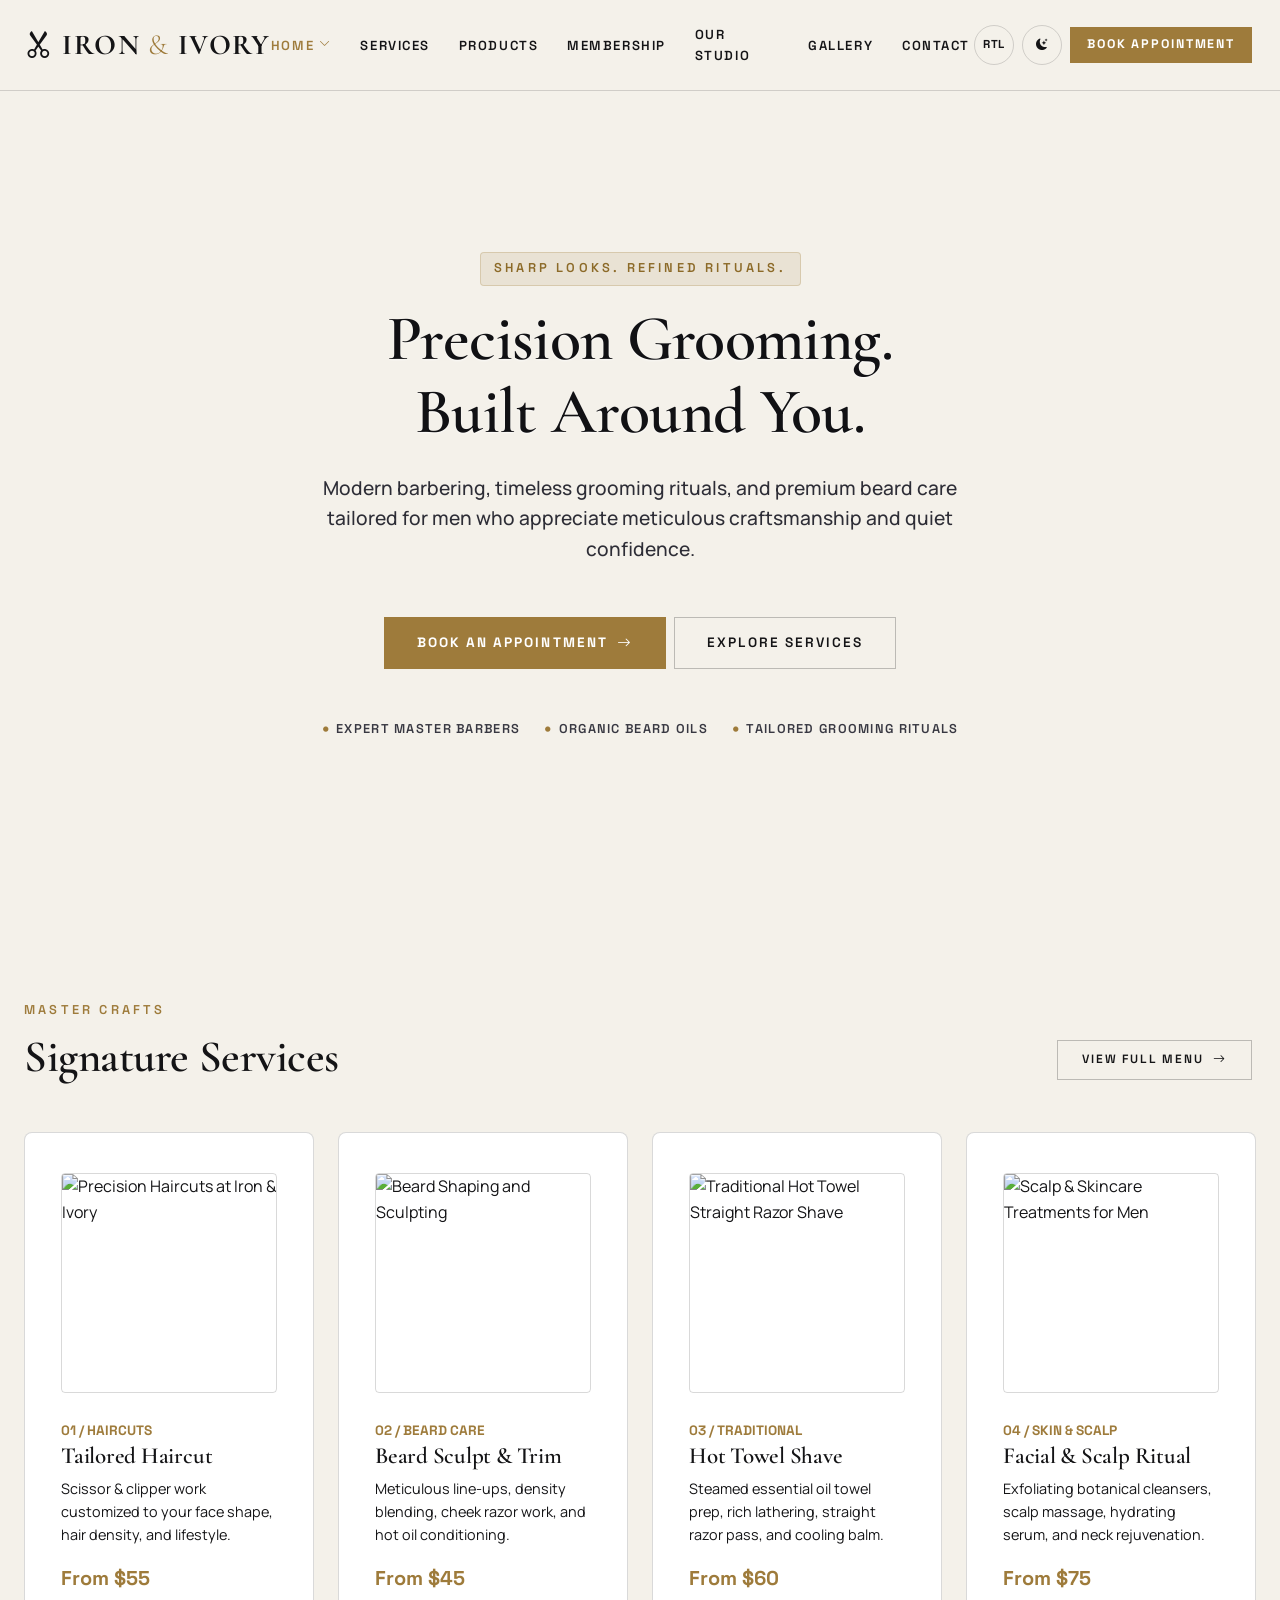
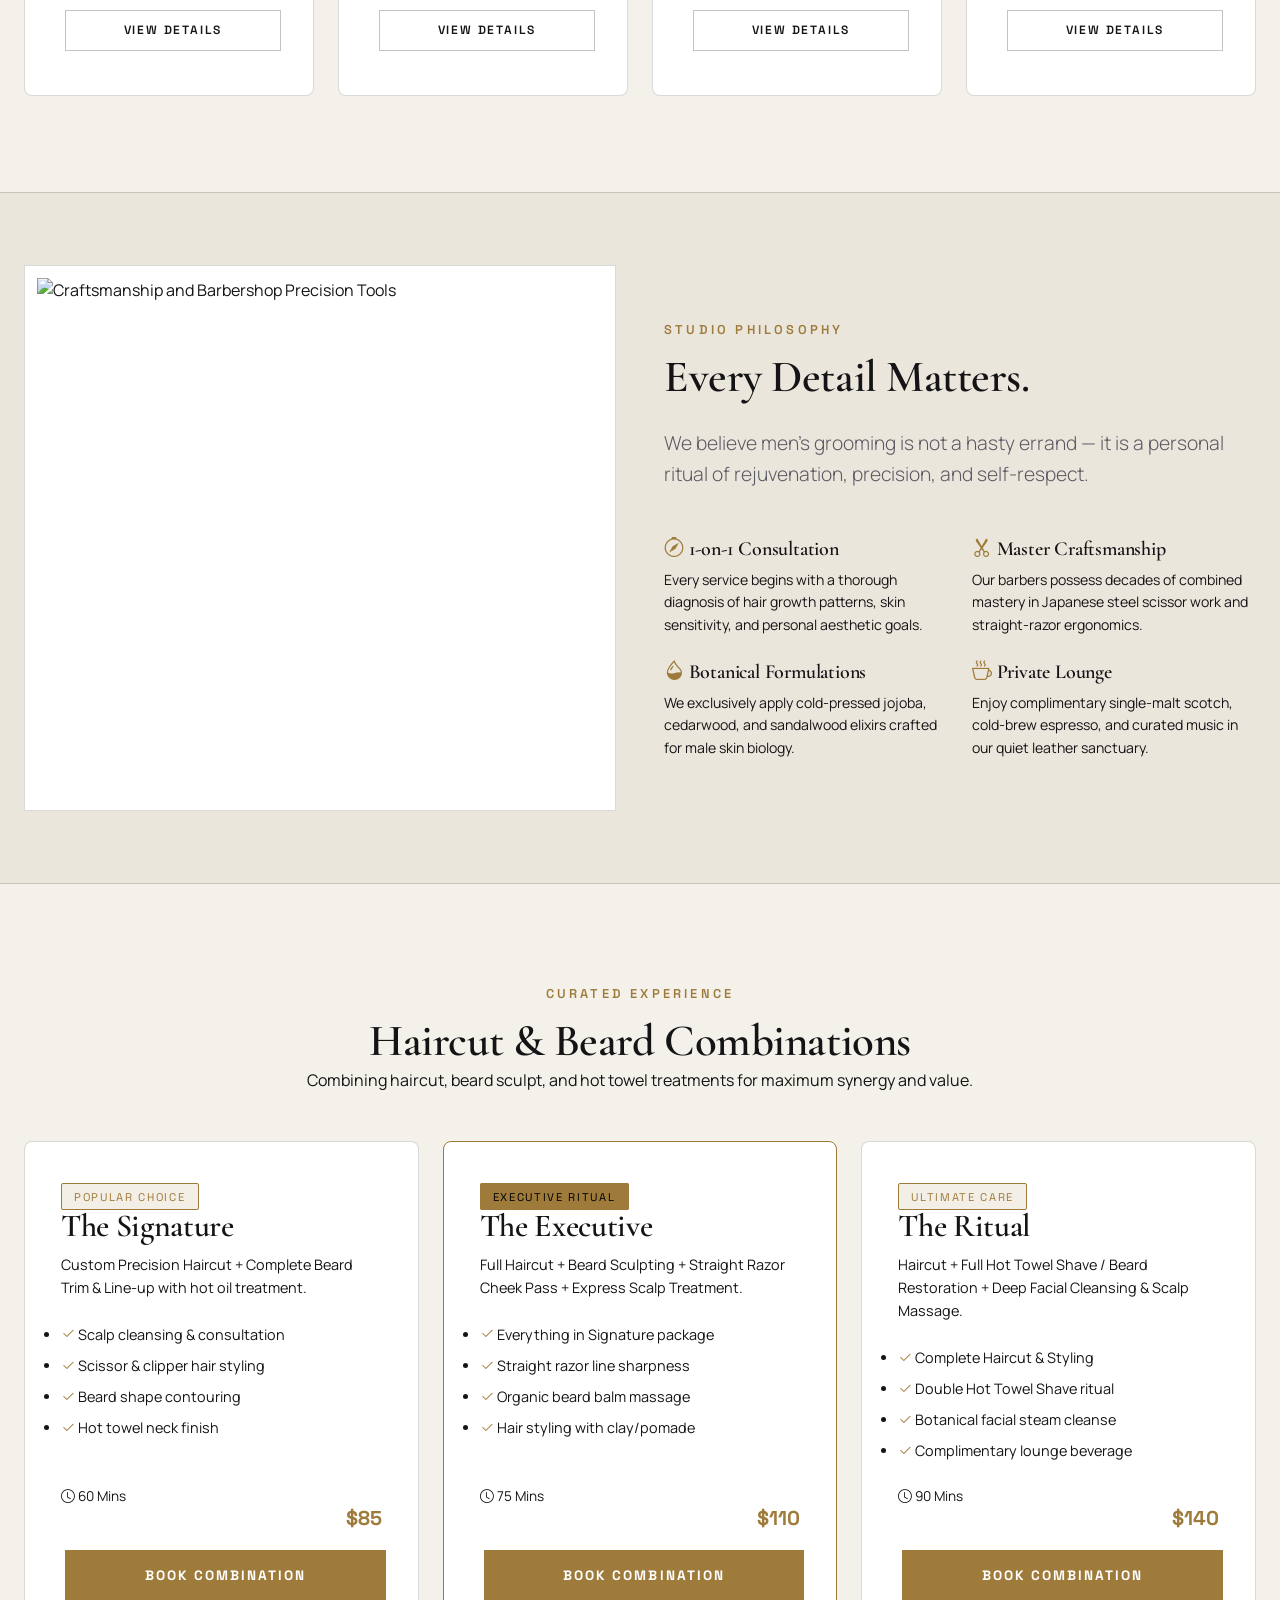
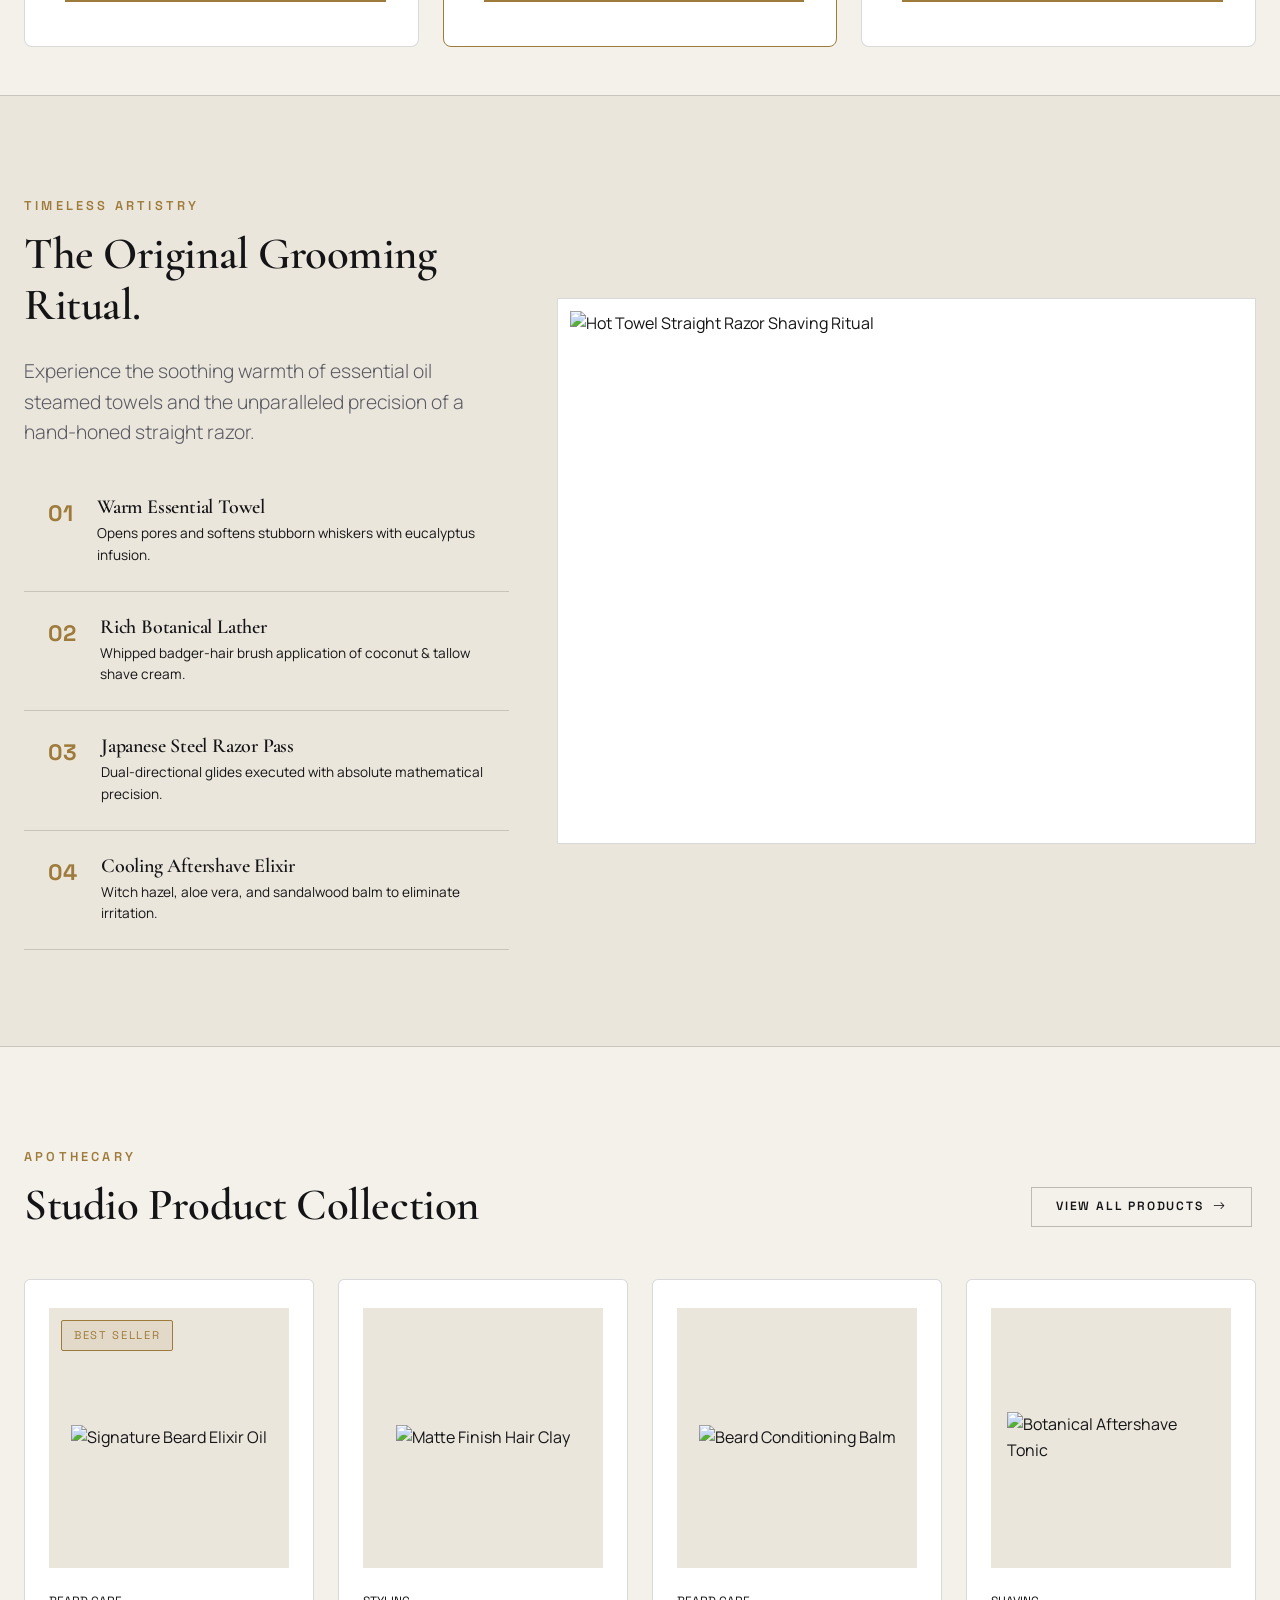
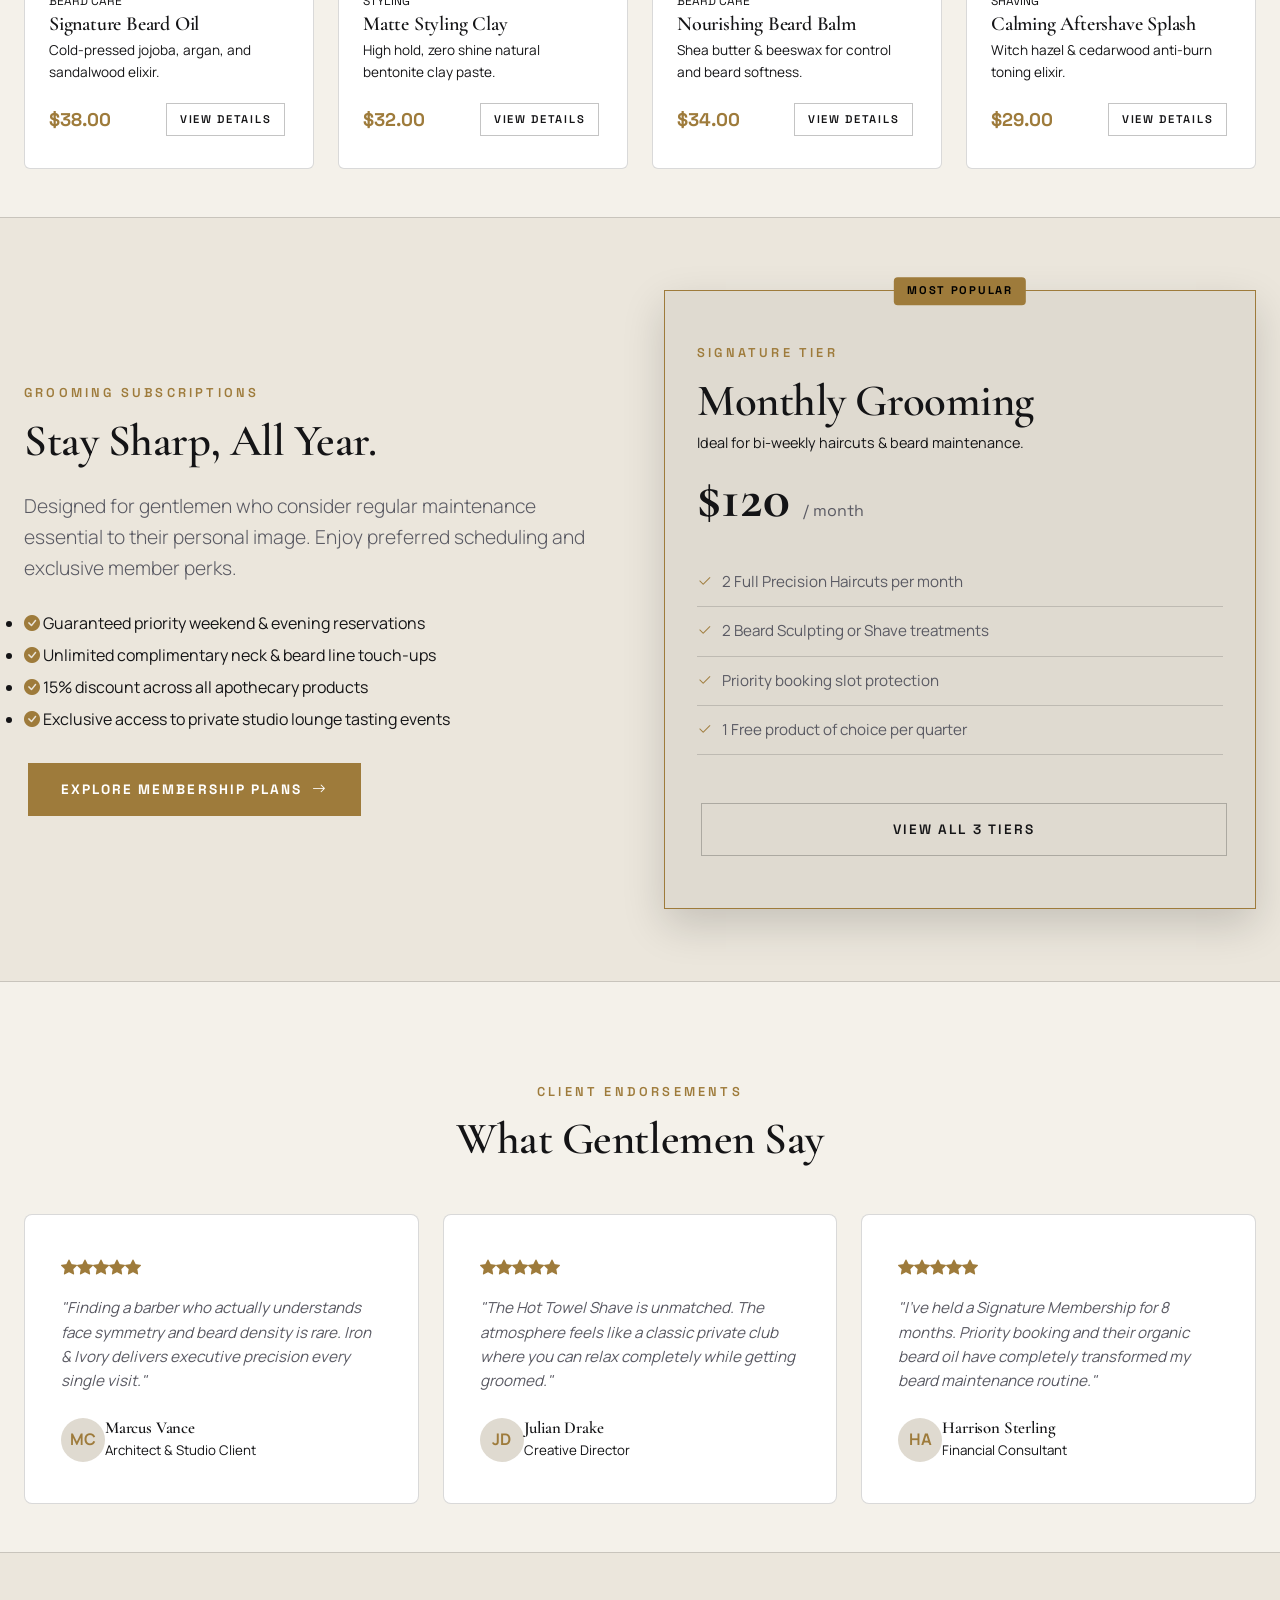
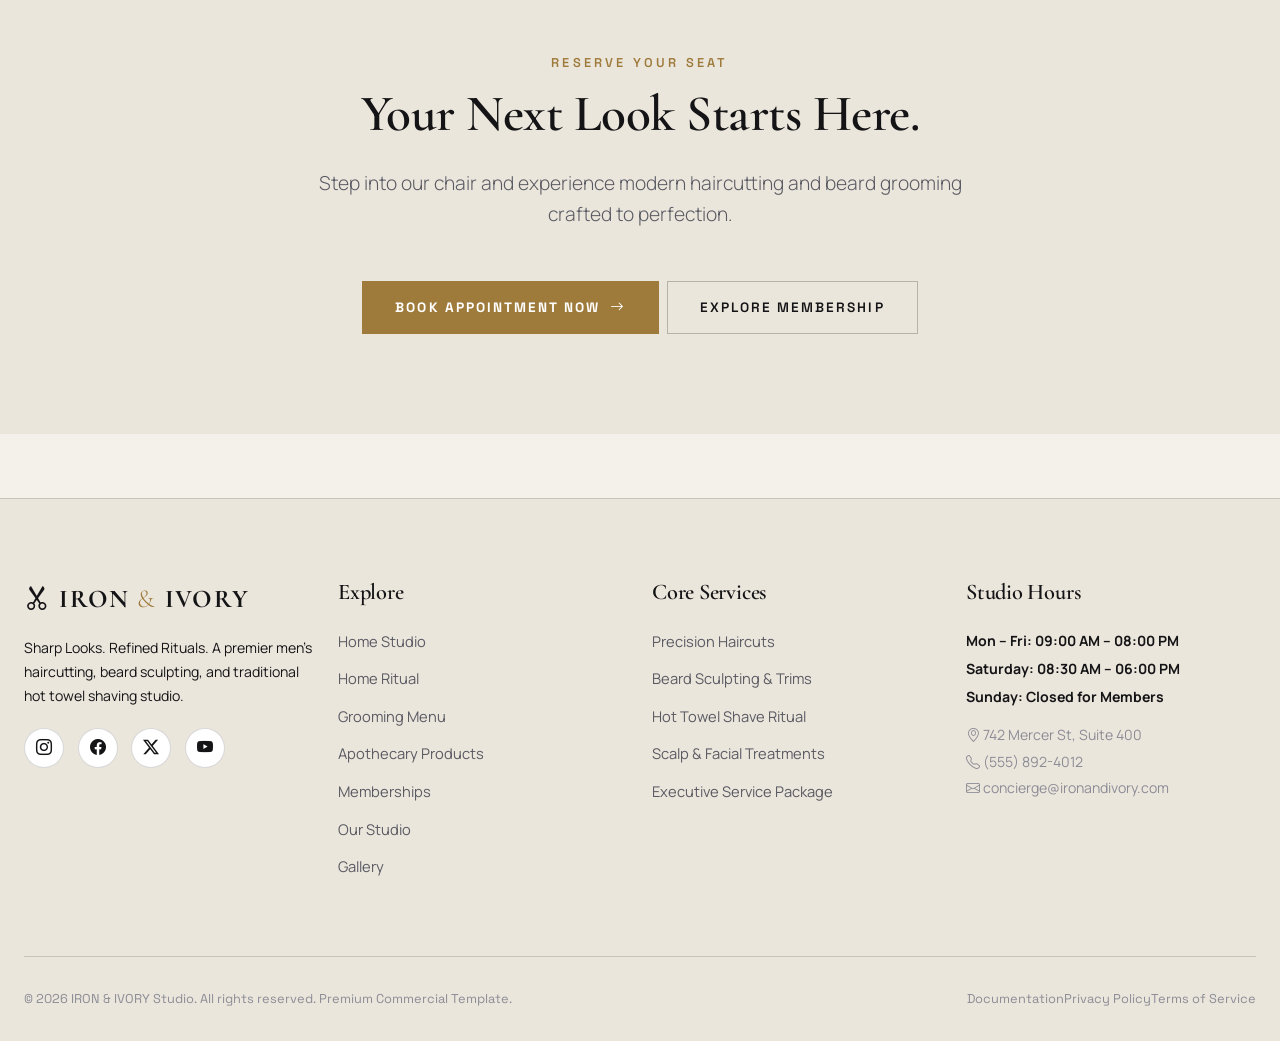
==== index.html @ 9c1926ad "Your commit message" ====
<!DOCTYPE html>
<html lang="en" data-theme="dark">
<head>
  <meta charset="UTF-8">
  <meta name="viewport" content="width=device-width, initial-scale=1.0">
  <title>IRON & IVORY — Men's Grooming & Beard Care Studio</title>
  <meta name="description" content="Precision haircuts, master beard care, traditional hot towel shaves, and luxury men's skincare. Modern barbering built around sophistication and craft.">
  
  <!-- Open Graph / SEO -->
  <meta property="og:title" content="IRON & IVORY — Sharp Looks. Refined Rituals.">
  <meta property="og:description" content="Precision grooming studio specializing in classic and contemporary haircuts, beard shaping, and hot towel straight-razor shaving.">
  <meta property="og:type" content="website">

  <!-- Icon Library -->
  <link rel="stylesheet" href="https://cdn.jsdelivr.net/npm/bootstrap-icons@1.11.1/font/bootstrap-icons.css">

  <!-- Favicon & Theme -->
  <link rel="icon" type="image/svg+xml" href="assets/images/favicon.svg">
  <link rel="stylesheet" href="assets/css/bootstrap.min.css">
  <link rel="stylesheet" href="assets/css/style.css">
</head>
<body>

  <!-- =========================================================================
       MANDATORY HEADER & NAVIGATION BAR
       ========================================================================= -->
  <header class="studio-navbar">
    <div class="container">
      <div class="d-flex align-items-center justify-content-between">
        
        <!-- Brand Logo -->
        <a href="index.html" class="navbar-brand-logo">
          <i class="bi bi-scissors text-gold me-2"></i>IRON <span>&</span> IVORY
        </a>

        <!-- Desktop Navigation Menu -->
        <nav>
          <ul class="nav-menu">
            <!-- Home Dropdown -->
            <li class="nav-link-item has-dropdown active">
              <a href="index.html" class="nav-link-anchor">
                Home <i class="bi bi-chevron-down ms-1" style="font-size: 0.7rem;"></i>
              </a>
              <div class="dropdown-panel">
                <a href="index.html" class="dropdown-anchor active">Home 1 — Studio Concept</a>
                <a href="home-2.html" class="dropdown-anchor">Home 2 — Ritual Concept</a>
              </div>
            </li>

            <li class="nav-link-item"><a href="services.html" class="nav-link-anchor">Services</a></li>

            <li class="nav-link-item"><a href="products.html" class="nav-link-anchor">Products</a></li>
            <li class="nav-link-item"><a href="membership.html" class="nav-link-anchor">Membership</a></li>
            <li class="nav-link-item"><a href="our-studio.html" class="nav-link-anchor">Our Studio</a></li>
            <li class="nav-link-item"><a href="gallery.html" class="nav-link-anchor">Gallery</a></li>
            <li class="nav-link-item"><a href="contact.html" class="nav-link-anchor">Contact</a></li>
          </ul>
        </nav>

        <!-- Header Actions: Theme & RTL Toggle & Book CTA -->
        <div class="d-flex align-items-center gap-3">
          <button class="rtl-toggle-btn" aria-label="Toggle Layout Direction">RTL</button>
          <button class="theme-toggle-btn" aria-label="Toggle Theme">
            <i class="bi bi-sun-fill"></i>
          </button>
          
          <a href="contact.html" class="btn-primary-studio d-inline-flex nav-book-btn trigger-booking-modal">
            Book Appointment
          </a>

          <!-- Mobile Hamburger -->
          <button class="mobile-hamburger" aria-label="Open Mobile Navigation">
            <i class="bi bi-list"></i>
          </button>
        </div>

      </div>
    </div>
  </header>

  <!-- Mobile Drawer Overlay & Panel -->
  <div class="drawer-overlay"></div>
  <aside class="mobile-drawer">
    <div>
      <div class="drawer-header">
        <a href="index.html" class="navbar-brand-logo" style="font-size: 1.4rem;">
          <i class="bi bi-scissors text-gold me-2"></i>IRON <span>&</span> IVORY
        </a>
        <button class="drawer-close btn p-0 text-white" aria-label="Close Navigation">
          <i class="bi bi-x-lg"></i>
        </button>
      </div>

      <ul class="mobile-menu-list">
        <li>
          <a href="#" class="nav-link-anchor mobile-dropdown-toggle justify-content-between">
            Home <i class="bi bi-chevron-down"></i>
          </a>
          <ul class="mobile-dropdown-menu">
            <li><a href="index.html" class="dropdown-anchor">Home 1 — Studio Concept</a></li>
            <li><a href="home-2.html" class="dropdown-anchor">Home 2 — Ritual Concept</a></li>
          </ul>
        </li>

        <li><a href="services.html" class="nav-link-anchor">Services</a></li>

        <li><a href="products.html" class="nav-link-anchor">Products</a></li>
        <li><a href="membership.html" class="nav-link-anchor">Membership</a></li>
        <li><a href="our-studio.html" class="nav-link-anchor">Our Studio</a></li>
        <li><a href="gallery.html" class="nav-link-anchor">Gallery</a></li>
        <li><a href="contact.html" class="nav-link-anchor">Contact</a></li>
      </ul>
    </div>

    <div class="mt-4 pt-3 border-top" style="border-color: var(--border-color) !important;">
      <a href="contact.html" class="btn-primary-studio w-100 trigger-booking-modal mb-3">
        Book Appointment
      </a>
      <div class="d-flex align-items-center justify-content-between text-muted mb-2" style="font-size: 0.85rem;">
        <span>Layout Direction:</span>
        <button class="rtl-toggle-btn" aria-label="Toggle Layout Direction">RTL</button>
      </div>
      <div class="d-flex align-items-center justify-content-between text-muted" style="font-size: 0.85rem;">
        <span>Toggle Mode:</span>
        <button class="theme-toggle-btn" aria-label="Toggle Theme">
          <i class="bi bi-sun-fill"></i>
        </button>
      </div>
    </div>
  </aside>

  <!-- =========================================================================
       HERO SECTION — CINEMATIC GROOMING
       ========================================================================= -->
  <section class="hero-cinematic">
    <div class="hero-bg-overlay" style="background-image: url('https://images.unsplash.com/photo-1503951914875-452162b0f3f1?auto=format&fit=crop&w=1920&q=80');"></div>
    <div class="hero-gradient-mask"></div>

    <div class="container hero-content text-center">
      <div class="row justify-content-center">
        <div class="col-lg-10 col-xl-9 mx-auto">
          <span class="section-label d-inline-block mb-3">Sharp Looks. Refined Rituals.</span>
          <h1 class="mb-4">Precision Grooming.<br>Built Around You.</h1>
          <p class="text-lead mb-5 mx-auto text-center" style="max-width: 680px; text-align: center;">
            Modern barbering, timeless grooming rituals, and premium beard care tailored for men who appreciate meticulous craftsmanship and quiet confidence.
          </p>

          <div class="d-flex flex-wrap gap-3 align-items-center justify-content-center mb-4">
            <a href="contact.html" class="btn-primary-studio trigger-booking-modal">
              Book an Appointment <i class="bi bi-arrow-right"></i>
            </a>
            <a href="services.html" class="btn-outline-studio">
              Explore Services
            </a>
          </div>

          <!-- Trust Indicators -->
          <div class="trust-strip justify-content-center flex-wrap">
            <span>Expert Master Barbers</span>
            <span>Organic Beard Oils</span>
            <span>Tailored Grooming Rituals</span>
          </div>
        </div>
      </div>
    </div>
  </section>

  <!-- =========================================================================
       SIGNATURE GROOMING SERVICES
       ========================================================================= -->
  <section class="py-5" style="padding-top: 6rem !important; padding-bottom: 6rem !important;">
    <div class="container">
      <div class="d-flex justify-content-between align-items-end mb-5 flex-wrap gap-3">
        <div>
          <span class="section-label">Master Crafts</span>
          <h2>Signature Services</h2>
        </div>
        <a href="services.html" class="btn-outline-studio" style="padding: 0.6rem 1.5rem; font-size: 0.75rem;">
          View Full Menu <i class="bi bi-arrow-right"></i>
        </a>
      </div>

      <div class="row g-4">
        <!-- Service 1 -->
        <div class="col-lg-3 col-md-6">
          <div class="service-card-editorial">
            <div>
              <div class="service-img-wrapper">
                <img src="https://images.unsplash.com/photo-1585747860715-2ba37e788b70?auto=format&fit=crop&w=600&q=80" alt="Precision Haircuts at Iron & Ivory">
              </div>
              <span class="service-number">01 / HAIRCUTS</span>
              <h3 class="h4 mb-2">Tailored Haircut</h3>
              <p class="text-muted" style="font-size: 0.9rem;">
                Scissor & clipper work customized to your face shape, hair density, and lifestyle.
              </p>
            </div>
            <div>
              <div class="service-price">From $55</div>
              <a href="service-details.html" class="btn-outline-studio w-100 mt-3" style="padding: 0.6rem; font-size: 0.75rem;">
                View Details
              </a>
            </div>
          </div>
        </div>

        <!-- Service 2 -->
        <div class="col-lg-3 col-md-6">
          <div class="service-card-editorial">
            <div>
              <div class="service-img-wrapper">
                <img src="https://images.unsplash.com/photo-1621605815971-fbc98d665033?auto=format&fit=crop&w=600&q=80" alt="Beard Shaping and Sculpting">
              </div>
              <span class="service-number">02 / BEARD CARE</span>
              <h3 class="h4 mb-2">Beard Sculpt & Trim</h3>
              <p class="text-muted" style="font-size: 0.9rem;">
                Meticulous line-ups, density blending, cheek razor work, and hot oil conditioning.
              </p>
            </div>
            <div>
              <div class="service-price">From $45</div>
              <a href="service-details.html" class="btn-outline-studio w-100 mt-3" style="padding: 0.6rem; font-size: 0.75rem;">
                View Details
              </a>
            </div>
          </div>
        </div>

        <!-- Service 3 -->
        <div class="col-lg-3 col-md-6">
          <div class="service-card-editorial">
            <div>
              <div class="service-img-wrapper">
                <img src="https://images.unsplash.com/photo-1599351431202-1e0f0137899a?auto=format&fit=crop&w=600&q=80" alt="Traditional Hot Towel Straight Razor Shave">
              </div>
              <span class="service-number">03 / TRADITIONAL</span>
              <h3 class="h4 mb-2">Hot Towel Shave</h3>
              <p class="text-muted" style="font-size: 0.9rem;">
                Steamed essential oil towel prep, rich lathering, straight razor pass, and cooling balm.
              </p>
            </div>
            <div>
              <div class="service-price">From $60</div>
              <a href="service-details.html" class="btn-outline-studio w-100 mt-3" style="padding: 0.6rem; font-size: 0.75rem;">
                View Details
              </a>
            </div>
          </div>
        </div>

        <!-- Service 4 -->
        <div class="col-lg-3 col-md-6">
          <div class="service-card-editorial">
            <div>
              <div class="service-img-wrapper">
                <img src="https://images.unsplash.com/photo-1605497788044-5a32c7078486?auto=format&fit=crop&w=600&q=80" alt="Scalp & Skincare Treatments for Men">
              </div>
              <span class="service-number">04 / SKIN & SCALP</span>
              <h3 class="h4 mb-2">Facial & Scalp Ritual</h3>
              <p class="text-muted" style="font-size: 0.9rem;">
                Exfoliating botanical cleansers, scalp massage, hydrating serum, and neck rejuvenation.
              </p>
            </div>
            <div>
              <div class="service-price">From $75</div>
              <a href="service-details.html" class="btn-outline-studio w-100 mt-3" style="padding: 0.6rem; font-size: 0.75rem;">
                View Details
              </a>
            </div>
          </div>
        </div>
      </div>
    </div>
  </section>

  <!-- =========================================================================
       THE IRON & IVORY EXPERIENCE (PHILOSOPHY)
       ========================================================================= -->
  <section class="py-5" style="background-color: var(--bg-secondary); border-top: 1px solid var(--border-color); border-bottom: 1px solid var(--border-color);">
    <div class="container py-4">
      <div class="row align-items-center g-5">
        <div class="col-lg-6">
          <div class="editorial-img-frame">
            <img src="https://images.unsplash.com/photo-1512690459411-b9245aed614b?auto=format&fit=crop&w=1000&q=80" alt="Craftsmanship and Barbershop Precision Tools">
          </div>
        </div>

        <div class="col-lg-6">
          <span class="section-label">Studio Philosophy</span>
          <h2 class="mb-4">Every Detail Matters.</h2>
          <p class="text-lead mb-4">
            We believe men's grooming is not a hasty errand — it is a personal ritual of rejuvenation, precision, and self-respect.
          </p>

          <div class="row g-4 mt-2">
            <div class="col-sm-6">
              <h4 class="h5 text-gold mb-2"><i class="bi bi-compass me-2" style="color: var(--accent-gold);"></i> 1-on-1 Consultation</h4>
              <p class="text-muted" style="font-size: 0.88rem;">Every service begins with a thorough diagnosis of hair growth patterns, skin sensitivity, and personal aesthetic goals.</p>
            </div>
            <div class="col-sm-6">
              <h4 class="h5 text-gold mb-2"><i class="bi bi-scissors me-2" style="color: var(--accent-gold);"></i> Master Craftsmanship</h4>
              <p class="text-muted" style="font-size: 0.88rem;">Our barbers possess decades of combined mastery in Japanese steel scissor work and straight-razor ergonomics.</p>
            </div>
            <div class="col-sm-6">
              <h4 class="h5 text-gold mb-2"><i class="bi bi-droplet-half me-2" style="color: var(--accent-gold);"></i> Botanical Formulations</h4>
              <p class="text-muted" style="font-size: 0.88rem;">We exclusively apply cold-pressed jojoba, cedarwood, and sandalwood elixirs crafted for male skin biology.</p>
            </div>
            <div class="col-sm-6">
              <h4 class="h5 text-gold mb-2"><i class="bi bi-cup-hot me-2" style="color: var(--accent-gold);"></i> Private Lounge</h4>
              <p class="text-muted" style="font-size: 0.88rem;">Enjoy complimentary single-malt scotch, cold-brew espresso, and curated music in our quiet leather sanctuary.</p>
            </div>
          </div>
        </div>
      </div>
    </div>
  </section>

  <!-- =========================================================================
       COMBINATION PACKAGES
       ========================================================================= -->
  <section class="py-5" style="padding-top: 6rem !important;">
    <div class="container">
      <div class="text-center mb-5" style="max-width: 700px; margin: 0 auto;">
        <span class="section-label">Curated Experience</span>
        <h2>Haircut & Beard Combinations</h2>
        <p class="text-muted">Combining haircut, beard sculpt, and hot towel treatments for maximum synergy and value.</p>
      </div>

      <div class="row g-4">
        <!-- Combo 1 -->
        <div class="col-lg-4">
          <div class="service-card-editorial">
            <div>
              <span class="badge-gold mb-3">Popular Choice</span>
              <h3 class="h3 mb-2">The Signature</h3>
              <p class="text-muted" style="font-size: 0.9rem; margin-bottom: 1.5rem;">
                Custom Precision Haircut + Complete Beard Trim & Line-up with hot oil treatment.
              </p>

              <ul class="list-unstyled text-muted mb-4" style="font-size: 0.9rem;">
                <li class="mb-2"><i class="bi bi-check2 text-gold me-2" style="color: var(--accent-gold);"></i> Scalp cleansing & consultation</li>
                <li class="mb-2"><i class="bi bi-check2 text-gold me-2" style="color: var(--accent-gold);"></i> Scissor & clipper hair styling</li>
                <li class="mb-2"><i class="bi bi-check2 text-gold me-2" style="color: var(--accent-gold);"></i> Beard shape contouring</li>
                <li class="mb-2"><i class="bi bi-check2 text-gold me-2" style="color: var(--accent-gold);"></i> Hot towel neck finish</li>
              </ul>
            </div>

            <div>
              <div class="d-flex align-items-baseline justify-content-between pt-3 border-top" style="border-color: var(--border-color) !important;">
                <span class="text-muted" style="font-size: 0.85rem;"><i class="bi bi-clock me-1"></i> 60 Mins</span>
                <span class="service-price">$85</span>
              </div>
              <a href="contact.html" class="btn-primary-studio w-100 mt-3 trigger-booking-modal" data-service="The Signature ($85)">
                Book Combination
              </a>
            </div>
          </div>
        </div>

        <!-- Combo 2 -->
        <div class="col-lg-4">
          <div class="service-card-editorial" style="border-color: var(--accent-gold);">
            <div>
              <span class="badge-gold mb-3" style="background: var(--accent-gold); color: #000;">Executive Ritual</span>
              <h3 class="h3 mb-2">The Executive</h3>
              <p class="text-muted" style="font-size: 0.9rem; margin-bottom: 1.5rem;">
                Full Haircut + Beard Sculpting + Straight Razor Cheek Pass + Express Scalp Treatment.
              </p>

              <ul class="list-unstyled text-muted mb-4" style="font-size: 0.9rem;">
                <li class="mb-2"><i class="bi bi-check2 text-gold me-2" style="color: var(--accent-gold);"></i> Everything in Signature package</li>
                <li class="mb-2"><i class="bi bi-check2 text-gold me-2" style="color: var(--accent-gold);"></i> Straight razor line sharpness</li>
                <li class="mb-2"><i class="bi bi-check2 text-gold me-2" style="color: var(--accent-gold);"></i> Organic beard balm massage</li>
                <li class="mb-2"><i class="bi bi-check2 text-gold me-2" style="color: var(--accent-gold);"></i> Hair styling with clay/pomade</li>
              </ul>
            </div>

            <div>
              <div class="d-flex align-items-baseline justify-content-between pt-3 border-top" style="border-color: var(--border-color) !important;">
                <span class="text-muted" style="font-size: 0.85rem;"><i class="bi bi-clock me-1"></i> 75 Mins</span>
                <span class="service-price">$110</span>
              </div>
              <a href="contact.html" class="btn-primary-studio w-100 mt-3 trigger-booking-modal" data-service="The Executive ($110)">
                Book Combination
              </a>
            </div>
          </div>
        </div>

        <!-- Combo 3 -->
        <div class="col-lg-4">
          <div class="service-card-editorial">
            <div>
              <span class="badge-gold mb-3">Ultimate Care</span>
              <h3 class="h3 mb-2">The Ritual</h3>
              <p class="text-muted" style="font-size: 0.9rem; margin-bottom: 1.5rem;">
                Haircut + Full Hot Towel Shave / Beard Restoration + Deep Facial Cleansing & Scalp Massage.
              </p>

              <ul class="list-unstyled text-muted mb-4" style="font-size: 0.9rem;">
                <li class="mb-2"><i class="bi bi-check2 text-gold me-2" style="color: var(--accent-gold);"></i> Complete Haircut & Styling</li>
                <li class="mb-2"><i class="bi bi-check2 text-gold me-2" style="color: var(--accent-gold);"></i> Double Hot Towel Shave ritual</li>
                <li class="mb-2"><i class="bi bi-check2 text-gold me-2" style="color: var(--accent-gold);"></i> Botanical facial steam cleanse</li>
                <li class="mb-2"><i class="bi bi-check2 text-gold me-2" style="color: var(--accent-gold);"></i> Complimentary lounge beverage</li>
              </ul>
            </div>

            <div>
              <div class="d-flex align-items-baseline justify-content-between pt-3 border-top" style="border-color: var(--border-color) !important;">
                <span class="text-muted" style="font-size: 0.85rem;"><i class="bi bi-clock me-1"></i> 90 Mins</span>
                <span class="service-price">$140</span>
              </div>
              <a href="contact.html" class="btn-primary-studio w-100 mt-3 trigger-booking-modal" data-service="The Ritual ($140)">
                Book Combination
              </a>
            </div>
          </div>
        </div>
      </div>
    </div>
  </section>

  <!-- =========================================================================
       HOT TOWEL SHAVE FEATURE (DARK SPOTLIGHT)
       ========================================================================= -->
  <section class="dark-spotlight-section">
    <div class="container">
      <div class="row align-items-center g-5">
        <div class="col-lg-5">
          <span class="section-label">Timeless Artistry</span>
          <h2 class="mb-4">The Original Grooming Ritual.</h2>
          <p class="text-lead mb-4">
            Experience the soothing warmth of essential oil steamed towels and the unparalleled precision of a hand-honed straight razor.
          </p>

          <div class="ritual-step-item">
            <span class="step-num">01</span>
            <div>
              <h5 class="mb-1">Warm Essential Towel</h5>
              <p class="text-muted mb-0" style="font-size: 0.85rem;">Opens pores and softens stubborn whiskers with eucalyptus infusion.</p>
            </div>
          </div>

          <div class="ritual-step-item">
            <span class="step-num">02</span>
            <div>
              <h5 class="mb-1">Rich Botanical Lather</h5>
              <p class="text-muted mb-0" style="font-size: 0.85rem;">Whipped badger-hair brush application of coconut & tallow shave cream.</p>
            </div>
          </div>

          <div class="ritual-step-item">
            <span class="step-num">03</span>
            <div>
              <h5 class="mb-1">Japanese Steel Razor Pass</h5>
              <p class="text-muted mb-0" style="font-size: 0.85rem;">Dual-directional glides executed with absolute mathematical precision.</p>
            </div>
          </div>

          <div class="ritual-step-item">
            <span class="step-num">04</span>
            <div>
              <h5 class="mb-1">Cooling Aftershave Elixir</h5>
              <p class="text-muted mb-0" style="font-size: 0.85rem;">Witch hazel, aloe vera, and sandalwood balm to eliminate irritation.</p>
            </div>
          </div>
        </div>

        <div class="col-lg-7">
          <div class="editorial-img-frame">
            <img src="https://images.unsplash.com/photo-1599351431202-1e0f0137899a?auto=format&fit=crop&w=1200&q=80" alt="Hot Towel Straight Razor Shaving Ritual">
          </div>
        </div>
      </div>
    </div>
  </section>

  <!-- =========================================================================
       PRODUCTS PREVIEW SHOWCASE
       ========================================================================= -->
  <section class="py-5" style="padding-top: 6rem !important;">
    <div class="container">
      <div class="d-flex justify-content-between align-items-end mb-5 flex-wrap gap-3">
        <div>
          <span class="section-label">Apothecary</span>
          <h2>Studio Product Collection</h2>
        </div>
        <a href="products.html" class="btn-outline-studio" style="padding: 0.6rem 1.5rem; font-size: 0.75rem;">
          View All Products <i class="bi bi-arrow-right"></i>
        </a>
      </div>

      <div class="row g-4">
        <!-- Product 1 -->
        <div class="col-lg-3 col-md-6">
          <div class="product-card">
            <div class="product-thumb">
              <span class="badge-gold" style="position: absolute; top: 12px; left: 12px;">Best Seller</span>
              <img src="https://images.unsplash.com/photo-1626285861696-9f0bf5a49c6d?auto=format&fit=crop&w=500&q=80" alt="Signature Beard Elixir Oil">
            </div>
            <div>
              <span class="text-muted" style="font-size: 0.75rem; text-transform: uppercase; font-family: var(--font-mono);">BEARD CARE</span>
              <h4 class="h5 mb-1"><a href="product-details.html">Signature Beard Oil</a></h4>
              <p class="text-muted mb-3" style="font-size: 0.85rem;">Cold-pressed jojoba, argan, and sandalwood elixir.</p>
            </div>
            <div class="d-flex align-items-center justify-content-between pt-2 border-top" style="border-color: var(--border-color) !important;">
              <span class="product-price">$38.00</span>
              <a href="product-details.html" class="btn-outline-studio" style="padding: 0.4rem 0.8rem; font-size: 0.7rem;">
                View Details
              </a>
            </div>
          </div>
        </div>

        <!-- Product 2 -->
        <div class="col-lg-3 col-md-6">
          <div class="product-card">
            <div class="product-thumb">
              <img src="https://images.unsplash.com/photo-1535585209827-a15fcdbc4c2d?auto=format&fit=crop&w=500&q=80" alt="Matte Finish Hair Clay">
            </div>
            <div>
              <span class="text-muted" style="font-size: 0.75rem; text-transform: uppercase; font-family: var(--font-mono);">STYLING</span>
              <h4 class="h5 mb-1"><a href="product-details.html">Matte Styling Clay</a></h4>
              <p class="text-muted mb-3" style="font-size: 0.85rem;">High hold, zero shine natural bentonite clay paste.</p>
            </div>
            <div class="d-flex align-items-center justify-content-between pt-2 border-top" style="border-color: var(--border-color) !important;">
              <span class="product-price">$32.00</span>
              <a href="product-details.html" class="btn-outline-studio" style="padding: 0.4rem 0.8rem; font-size: 0.7rem;">
                View Details
              </a>
            </div>
          </div>
        </div>

        <!-- Product 3 -->
        <div class="col-lg-3 col-md-6">
          <div class="product-card">
            <div class="product-thumb">
              <img src="https://images.unsplash.com/photo-1556228720-195a672e8a03?auto=format&fit=crop&w=500&q=80" alt="Beard Conditioning Balm">
            </div>
            <div>
              <span class="text-muted" style="font-size: 0.75rem; text-transform: uppercase; font-family: var(--font-mono);">BEARD CARE</span>
              <h4 class="h5 mb-1"><a href="product-details.html">Nourishing Beard Balm</a></h4>
              <p class="text-muted mb-3" style="font-size: 0.85rem;">Shea butter & beeswax for control and beard softness.</p>
            </div>
            <div class="d-flex align-items-center justify-content-between pt-2 border-top" style="border-color: var(--border-color) !important;">
              <span class="product-price">$34.00</span>
              <a href="product-details.html" class="btn-outline-studio" style="padding: 0.4rem 0.8rem; font-size: 0.7rem;">
                View Details
              </a>
            </div>
          </div>
        </div>

        <!-- Product 4 -->
        <div class="col-lg-3 col-md-6">
          <div class="product-card">
            <div class="product-thumb">
              <img src="https://images.unsplash.com/photo-1617897903246-719242758050?auto=format&fit=crop&w=500&q=80" alt="Botanical Aftershave Tonic">
            </div>
            <div>
              <span class="text-muted" style="font-size: 0.75rem; text-transform: uppercase; font-family: var(--font-mono);">SHAVING</span>
              <h4 class="h5 mb-1"><a href="product-details.html">Calming Aftershave Splash</a></h4>
              <p class="text-muted mb-3" style="font-size: 0.85rem;">Witch hazel & cedarwood anti-burn toning elixir.</p>
            </div>
            <div class="d-flex align-items-center justify-content-between pt-2 border-top" style="border-color: var(--border-color) !important;">
              <span class="product-price">$29.00</span>
              <a href="product-details.html" class="btn-outline-studio" style="padding: 0.4rem 0.8rem; font-size: 0.7rem;">
                View Details
              </a>
            </div>
          </div>
        </div>
      </div>
    </div>
  </section>

  <!-- =========================================================================
       MEMBERSHIP PREVIEW
       ========================================================================= -->
  <section class="py-5" style="background-color: var(--bg-secondary); border-top: 1px solid var(--border-color); border-bottom: 1px solid var(--border-color);">
    <div class="container py-4">
      <div class="row align-items-center g-5">
        <div class="col-lg-6">
          <span class="section-label">Grooming Subscriptions</span>
          <h2 class="mb-4">Stay Sharp, All Year.</h2>
          <p class="text-lead mb-4">
            Designed for gentlemen who consider regular maintenance essential to their personal image. Enjoy preferred scheduling and exclusive member perks.
          </p>

          <ul class="list-unstyled mb-4" style="line-height: 2;">
            <li><i class="bi bi-check-circle-fill text-gold me-2" style="color: var(--accent-gold);"></i> Guaranteed priority weekend & evening reservations</li>
            <li><i class="bi bi-check-circle-fill text-gold me-2" style="color: var(--accent-gold);"></i> Unlimited complimentary neck & beard line touch-ups</li>
            <li><i class="bi bi-check-circle-fill text-gold me-2" style="color: var(--accent-gold);"></i> 15% discount across all apothecary products</li>
            <li><i class="bi bi-check-circle-fill text-gold me-2" style="color: var(--accent-gold);"></i> Exclusive access to private studio lounge tasting events</li>
          </ul>

          <a href="membership.html" class="btn-primary-studio">
            Explore Membership Plans <i class="bi bi-arrow-right"></i>
          </a>
        </div>

        <div class="col-lg-6">
          <div class="pricing-card featured">
            <div>
              <span class="section-label">Signature Tier</span>
              <h3 class="h2 mb-1">Monthly Grooming</h3>
              <p class="text-muted" style="font-size: 0.9rem;">Ideal for bi-weekly haircuts & beard maintenance.</p>

              <div class="pricing-amount">
                $120 <span>/ month</span>
              </div>

              <ul class="pricing-feature-list">
                <li><i class="bi bi-check2"></i> 2 Full Precision Haircuts per month</li>
                <li><i class="bi bi-check2"></i> 2 Beard Sculpting or Shave treatments</li>
                <li><i class="bi bi-check2"></i> Priority booking slot protection</li>
                <li><i class="bi bi-check2"></i> 1 Free product of choice per quarter</li>
              </ul>
            </div>

            <a href="membership.html" class="btn-outline-studio w-100 mt-3 text-center">
              View All 3 Tiers
            </a>
          </div>
        </div>
      </div>
    </div>
  </section>

  <!-- =========================================================================
       TESTIMONIALS
       ========================================================================= -->
  <section class="py-5" style="padding-top: 6rem !important;">
    <div class="container">
      <div class="text-center mb-5" style="max-width: 600px; margin: 0 auto;">
        <span class="section-label">Client Endorsements</span>
        <h2>What Gentlemen Say</h2>
      </div>

      <div class="row g-4">
        <!-- Review 1 -->
        <div class="col-lg-4">
          <div class="service-card-editorial">
            <div>
              <div class="text-gold mb-3" style="color: var(--accent-gold);">
                <i class="bi bi-star-fill"></i><i class="bi bi-star-fill"></i><i class="bi bi-star-fill"></i><i class="bi bi-star-fill"></i><i class="bi bi-star-fill"></i>
              </div>
              <p class="mb-4" style="font-style: italic; color: var(--text-secondary); font-size: 0.95rem;">
                "Finding a barber who actually understands face symmetry and beard density is rare. Iron & Ivory delivers executive precision every single visit."
              </p>
            </div>
            <div class="d-flex align-items-center gap-3 pt-3 border-top" style="border-color: var(--border-color) !important;">
              <div style="width: 44px; height: 44px; background: var(--bg-tertiary); border-radius: 50%; display: flex; align-items: center; justify-content: center; font-weight: 700; color: var(--accent-gold);">
                MC
              </div>
              <div>
                <h5 class="h6 mb-0">Marcus Vance</h5>
                <small class="text-muted">Architect & Studio Client</small>
              </div>
            </div>
          </div>
        </div>

        <!-- Review 2 -->
        <div class="col-lg-4">
          <div class="service-card-editorial">
            <div>
              <div class="text-gold mb-3" style="color: var(--accent-gold);">
                <i class="bi bi-star-fill"></i><i class="bi bi-star-fill"></i><i class="bi bi-star-fill"></i><i class="bi bi-star-fill"></i><i class="bi bi-star-fill"></i>
              </div>
              <p class="mb-4" style="font-style: italic; color: var(--text-secondary); font-size: 0.95rem;">
                "The Hot Towel Shave is unmatched. The atmosphere feels like a classic private club where you can relax completely while getting groomed."
              </p>
            </div>
            <div class="d-flex align-items-center gap-3 pt-3 border-top" style="border-color: var(--border-color) !important;">
              <div style="width: 44px; height: 44px; background: var(--bg-tertiary); border-radius: 50%; display: flex; align-items: center; justify-content: center; font-weight: 700; color: var(--accent-gold);">
                JD
              </div>
              <div>
                <h5 class="h6 mb-0">Julian Drake</h5>
                <small class="text-muted">Creative Director</small>
              </div>
            </div>
          </div>
        </div>

        <!-- Review 3 -->
        <div class="col-lg-4">
          <div class="service-card-editorial">
            <div>
              <div class="text-gold mb-3" style="color: var(--accent-gold);">
                <i class="bi bi-star-fill"></i><i class="bi bi-star-fill"></i><i class="bi bi-star-fill"></i><i class="bi bi-star-fill"></i><i class="bi bi-star-fill"></i>
              </div>
              <p class="mb-4" style="font-style: italic; color: var(--text-secondary); font-size: 0.95rem;">
                "I've held a Signature Membership for 8 months. Priority booking and their organic beard oil have completely transformed my beard maintenance routine."
              </p>
            </div>
            <div class="d-flex align-items-center gap-3 pt-3 border-top" style="border-color: var(--border-color) !important;">
              <div style="width: 44px; height: 44px; background: var(--bg-tertiary); border-radius: 50%; display: flex; align-items: center; justify-content: center; font-weight: 700; color: var(--accent-gold);">
                HA
              </div>
              <div>
                <h5 class="h6 mb-0">Harrison Sterling</h5>
                <small class="text-muted">Financial Consultant</small>
              </div>
            </div>
          </div>
        </div>
      </div>
    </div>
  </section>

  <!-- =========================================================================
       FINAL CTA
       ========================================================================= -->
  <section class="py-5 text-center" style="background-color: var(--bg-secondary); border-top: 1px solid var(--border-color);">
    <div class="container py-5">
      <div style="max-width: 700px; margin: 0 auto;">
        <span class="section-label">Reserve Your Seat</span>
        <h2 class="display-font mb-4" style="font-size: clamp(2.2rem, 4vw, 3.5rem);">Your Next Look Starts Here.</h2>
        <p class="text-lead mb-5">
          Step into our chair and experience modern haircutting and beard grooming crafted to perfection.
        </p>

        <div class="d-flex flex-wrap justify-content-center gap-3">
          <a href="contact.html" class="btn-primary-studio trigger-booking-modal">
            Book Appointment Now <i class="bi bi-arrow-right"></i>
          </a>
          <a href="membership.html" class="btn-outline-studio">
            Explore Membership
          </a>
        </div>
      </div>
    </div>
  </section>

  <!-- =========================================================================
       UNIVERSAL APPOINTMENT BOOKING MODAL
       ========================================================================= -->
  <div class="lightbox-modal booking-modal-wrapper" style="z-index: 2500;">
    <div class="lightbox-content" style="max-width: 620px; width: 100%; background: var(--bg-card); padding: 2.5rem 2rem; border: 1px solid var(--accent-gold); border-radius: 6px; position: relative; max-height: 90vh; overflow-y: auto;">
      <button class="booking-modal-close" style="position: absolute; top: 18px; right: 22px; background: none; border: none; color: var(--text-primary); font-size: 1.8rem; cursor: pointer;">
        &times;
      </button>

      <span class="section-label">Online Enquiry</span>
      <h3 class="mb-4">Book Your Grooming Session</h3>

      <form class="studio-interactive-form">
        <div class="row g-4">
          <div class="col-sm-6">
            <div class="studio-form-group">
              <label class="studio-form-label">Full Name *</label>
              <input type="text" class="studio-input" placeholder="e.g. Julian Vance" required>
            </div>
          </div>

          <div class="col-sm-6">
            <div class="studio-form-group">
              <label class="studio-form-label">Email Address *</label>
              <input type="email" class="studio-input" placeholder="e.g. julian@example.com" required>
            </div>
          </div>

          <div class="col-sm-6">
            <div class="studio-form-group">
              <label class="studio-form-label">Phone Number *</label>
              <input type="tel" class="studio-input" placeholder="+1 (555) 000-0000" required>
            </div>
          </div>

          <div class="col-sm-6">
            <div class="studio-form-group">
              <label class="studio-form-label">Select Service *</label>
              <select name="service" class="studio-input" required>
                <option value="">Choose Service...</option>
                <option value="Tailored Haircut">Tailored Haircut ($55)</option>
                <option value="Beard Sculpt & Trim">Beard Sculpt & Trim ($45)</option>
                <option value="Hot Towel Shave">Hot Towel Shave ($60)</option>
                <option value="The Signature Combo">The Signature Combo ($85)</option>
                <option value="The Executive Ritual">The Executive Ritual ($110)</option>
                <option value="The Ritual Ultimate">The Ritual Ultimate ($140)</option>
              </select>
            </div>
          </div>

          <div class="col-sm-6">
            <div class="studio-form-group">
              <label class="studio-form-label">Preferred Date *</label>
              <input type="date" class="studio-input" required>
            </div>
          </div>

          <div class="col-sm-6">
            <div class="studio-form-group">
              <label class="studio-form-label">Preferred Time *</label>
              <select class="studio-input" required>
                <option value="">Select Time...</option>
                <option value="09:00 AM">09:00 AM</option>
                <option value="11:00 AM">11:00 AM</option>
                <option value="02:00 PM">02:00 PM</option>
                <option value="04:30 PM">04:30 PM</option>
                <option value="06:30 PM">06:30 PM</option>
              </select>
            </div>
          </div>

          <div class="col-12">
            <div class="studio-form-group">
              <label class="studio-form-label">Special Notes / Requests</label>
              <textarea class="studio-input" rows="3" placeholder="Mention any specific haircut requirements or barber preference..."></textarea>
            </div>
          </div>

          <div class="col-12">
            <button type="submit" class="btn-primary-studio w-100">
              Confirm Appointment Request
            </button>
            <div class="form-feedback-alert"></div>
          </div>
        </div>
      </form>
    </div>
  </div>

  <!-- =========================================================================
       FOOTER
       ========================================================= -->
  <footer class="studio-footer">
    <div class="container">
      <div class="row g-4 g-lg-5">
        <!-- Col 1: Brand & Social Icons -->
        <div class="col-lg-3 col-md-6">
          <a href="index.html" class="navbar-brand-logo mb-3" style="font-size: 1.6rem;">
            <i class="bi bi-scissors text-gold me-2"></i>IRON <span>&</span> IVORY
          </a>
          <p class="text-muted mb-3" style="font-size: 0.88rem; line-height: 1.7;">
            Sharp Looks. Refined Rituals. A premier men's haircutting, beard sculpting, and traditional hot towel shaving studio.
          </p>
          <div class="footer-social-links">
            <a href="#" aria-label="Instagram"><i class="bi bi-instagram"></i></a>
            <a href="#" aria-label="Facebook"><i class="bi bi-facebook"></i></a>
            <a href="#" aria-label="Twitter"><i class="bi bi-twitter-x"></i></a>
            <a href="#" aria-label="YouTube"><i class="bi bi-youtube"></i></a>
          </div>
        </div>

        <!-- Col 2: Quick Links -->
        <div class="col-lg-3 col-md-6">
          <h4 class="footer-title">Explore</h4>
          <ul class="footer-links-list">
            <li><a href="index.html">Home Studio</a></li>
            <li><a href="home-2.html">Home Ritual</a></li>
            <li><a href="services.html">Grooming Menu</a></li>
            <li><a href="products.html">Apothecary Products</a></li>
            <li><a href="membership.html">Memberships</a></li>
            <li><a href="our-studio.html">Our Studio</a></li>
            <li><a href="gallery.html">Gallery</a></li>
          </ul>
        </div>

        <!-- Col 3: Core Services -->
        <div class="col-lg-3 col-md-6">
          <h4 class="footer-title">Core Services</h4>
          <ul class="footer-links-list">
            <li><a href="services.html#haircuts">Precision Haircuts</a></li>
            <li><a href="services.html#beards">Beard Sculpting & Trims</a></li>
            <li><a href="services.html#shaving">Hot Towel Shave Ritual</a></li>
            <li><a href="services.html#grooming">Scalp & Facial Treatments</a></li>
            <li><a href="service-details.html">Executive Service Package</a></li>
          </ul>
        </div>

        <!-- Col 4: Studio Contact & Hours -->
        <div class="col-lg-3 col-md-6">
          <h4 class="footer-title">Studio Hours</h4>
          <p class="text-muted mb-3" style="font-size: 0.88rem; line-height: 1.7;">
            <strong class="text-primary d-block mb-1">Mon – Fri: 09:00 AM – 08:00 PM</strong>
            <strong class="text-primary d-block mb-1">Saturday: 08:30 AM – 06:00 PM</strong>
            <strong class="text-primary d-block">Sunday: Closed for Members</strong>
          </p>
          <div style="font-size: 0.88rem; color: var(--text-muted);">
            <div class="mb-1"><i class="bi bi-geo-alt me-2 text-gold"></i> 742 Mercer St, Suite 400</div>
            <div class="mb-1"><i class="bi bi-telephone me-2 text-gold"></i> (555) 892-4012</div>
            <div><i class="bi bi-envelope me-2 text-gold"></i> concierge@ironandivory.com</div>
          </div>
        </div>
      </div>

      <div class="footer-bottom d-flex flex-wrap justify-content-between align-items-center gap-3">
        <div>
          &copy; 2026 IRON & IVORY Studio. All rights reserved. Premium Commercial Template.
        </div>
        <div class="d-flex gap-4">
          <a href="documentation/index.html" class="text-muted">Documentation</a>
          <a href="#" class="text-muted">Privacy Policy</a>
          <a href="#" class="text-muted">Terms of Service</a>
        </div>
      </div>
    </div>
  </footer>

  <!-- Floating Back to Top Button -->
  <button class="back-to-top" aria-label="Back to Top">
    <i class="bi bi-arrow-up"></i>
  </button>

  <!-- JS Scripts -->
  <script src="assets/js/bootstrap.bundle.min.js"></script>
  <script src="assets/js/gsap.min.js"></script>
  <script src="assets/js/main.js"></script>
</body>
</html>
---- assets/css/style.css ----
/* ==========================================================================
   IRON & IVORY — MEN'S GROOMING & BEARD CARE STUDIO
   Master Design System & Stylesheet
   ========================================================================== */

/* --------------------------------------------------------------------------
   01. GOOGLE FONTS IMPORT
   -------------------------------------------------------------------------- */
@import url('https://fonts.googleapis.com/css2?family=Cormorant+Garamond:ital,wght@0,400;0,500;0,600;0,700;1,400;1,600&family=Manrope:wght@300;400;500;600;700;800&family=Space+Grotesk:wght@400;500;600;700&display=swap');

/* --------------------------------------------------------------------------
   02. THEME COLOR VARIABLES (DARK DEFAULT / LIGHT SWITCHABLE)
   -------------------------------------------------------------------------- */
:root {
  /* Default Dark Obsidian Editorial Palette */
  --bg-primary: #0D0D0F;
  --bg-secondary: #141417;
  --bg-tertiary: #1C1C20;
  --bg-card: #18181C;
  --bg-glass: rgba(20, 20, 23, 0.85);

  --text-primary: #F4F2ED;
  --text-secondary: #A3A3AC;
  --text-muted: #6E6E77;

  --accent-gold: #C5A059;
  --accent-brass: #D4AF37;
  --accent-hover: #E5C175;
  --accent-soft: rgba(197, 160, 89, 0.12);

  --border-color: rgba(244, 242, 237, 0.1);
  --border-active: rgba(197, 160, 89, 0.4);

  --font-display: 'Cormorant Garamond', Georgia, serif;
  --font-body: 'Manrope', -apple-system, sans-serif;
  --font-mono: 'Space Grotesk', monospace;

  --shadow-sm: 0 4px 12px rgba(0,0,0,0.3);
  --shadow-md: 0 8px 24px rgba(0,0,0,0.4);
  --shadow-lg: 0 16px 40px rgba(0,0,0,0.6);

  --radius-sm: 4px;
  --radius-md: 8px;
  --radius-lg: 12px;

  --transition-fast: 0.2s cubic-bezier(0.16, 1, 0.3, 1);
  --transition-normal: 0.35s cubic-bezier(0.16, 1, 0.3, 1);
  --transition-slow: 0.6s cubic-bezier(0.16, 1, 0.3, 1);
}

[data-theme="light"] {
  --bg-primary: #F4F1EA;
  --bg-secondary: #EBE6DC;
  --bg-tertiary: #DFDAD0;
  --bg-card: #FFFFFF;
  --bg-glass: rgba(244, 241, 234, 0.9);

  --text-primary: #141416;
  --text-secondary: #5A5A63;
  --text-muted: #8C8C96;

  --accent-gold: #9E7B3B;
  --accent-brass: #B88E33;
  --accent-hover: #7E612B;
  --accent-soft: rgba(158, 123, 59, 0.12);

  --border-color: rgba(20, 20, 22, 0.16);
  --border-active: rgba(158, 123, 59, 0.5);

  --shadow-sm: 0 4px 16px rgba(0,0,0,0.07);
  --shadow-md: 0 8px 28px rgba(0,0,0,0.12);
  --shadow-lg: 0 16px 40px rgba(0,0,0,0.16);
}

/* --------------------------------------------------------------------------
   03. BASE & RESET
   -------------------------------------------------------------------------- */
*, *::before, *::after {
  box-sizing: border-box;
  margin: 0;
  padding: 0;
}

html {
  scroll-behavior: smooth;
  font-size: 16px;
}

body {
  font-family: var(--font-body);
  background-color: var(--bg-primary);
  color: var(--text-primary);
  line-height: 1.6;
  overflow-x: hidden;
  transition: background-color var(--transition-normal), color var(--transition-normal);
  -webkit-font-smoothing: antialiased;
}

a {
  color: inherit;
  text-decoration: none;
  transition: color var(--transition-fast);
}

img {
  max-width: 100%;
  height: auto;
  display: block;
  object-fit: cover;
}

button, input, select, textarea {
  font-family: inherit;
  color: inherit;
}

/* Enhanced Container Widths for Spacious Box Layouts */
.container {
  width: 100%;
  padding-right: 1.5rem;
  padding-left: 1.5rem;
  margin-right: auto;
  margin-left: auto;
}

@media (min-width: 1200px) {
  .container {
    max-width: 1280px;
  }
}

@media (min-width: 1400px) {
  .container {
    max-width: 1380px;
  }
}

/* --------------------------------------------------------------------------
   04. TYPOGRAPHY & HEADINGS
   -------------------------------------------------------------------------- */
h1, h2, h3, h4, h5, h6, .display-font {
  font-family: var(--font-display);
  font-weight: 600;
  line-height: 1.15;
  color: var(--text-primary);
  letter-spacing: -0.01em;
}

h1, .h1 { font-size: clamp(2.5rem, 5vw, 4.5rem); }
h2, .h2 { font-size: clamp(2rem, 3.5vw, 3.2rem); }
h3, .h3 { font-size: clamp(1.5rem, 2.5vw, 2.2rem); }
h4, .h4 { font-size: clamp(1.2rem, 1.8vw, 1.6rem); }
h5, .h5 { font-size: 1.25rem; }
h6, .h6 { font-size: 1.05rem; }

.section-label {
  font-family: var(--font-mono);
  font-size: 0.8rem;
  text-transform: uppercase;
  letter-spacing: 0.25em;
  color: var(--accent-gold);
  display: inline-block;
  margin-bottom: 0.75rem;
  font-weight: 600;
}

.text-lead {
  font-size: 1.2rem;
  color: var(--text-secondary);
  font-weight: 300;
}

/* --------------------------------------------------------------------------
   05. BUTTONS & UI COMPONENTS
   -------------------------------------------------------------------------- */
.btn-primary-studio {
  display: inline-flex;
  align-items: center;
  justify-content: center;
  gap: 0.6rem;
  background-color: var(--accent-gold);
  color: #0D0D0F !important;
  font-family: var(--font-mono);
  font-size: 0.85rem;
  font-weight: 700;
  text-transform: uppercase;
  letter-spacing: 0.15em;
  padding: 0.9rem 2rem;
  border: 1px solid var(--accent-gold);
  border-radius: 0;
  position: relative;
  overflow: hidden;
  z-index: 1;
  transition: all var(--transition-fast);
  cursor: pointer;
  margin: 4px;
}

.btn-primary-studio::before {
  content: '';
  position: absolute;
  top: 0; left: -100%; width: 100%; height: 100%;
  background: var(--text-primary);
  z-index: -1;
  transition: left var(--transition-normal);
}

.btn-primary-studio:hover,
.btn-primary-studio:focus {
  color: var(--bg-primary) !important;
  border-color: var(--accent-hover);
  background-color: var(--accent-hover);
}

html[data-theme="light"] .btn-primary-studio {
  background-color: var(--accent-gold);
  color: #FFFFFF !important;
  border-color: var(--accent-gold);
}

html[data-theme="light"] .btn-primary-studio:hover,
html[data-theme="light"] .btn-primary-studio:focus {
  background-color: #836125;
  color: #FFFFFF !important;
  border-color: #836125;
}

.btn-primary-studio:hover::before {
  left: 0;
}

.btn-outline-studio {
  display: inline-flex;
  align-items: center;
  justify-content: center;
  gap: 0.6rem;
  background-color: transparent;
  color: var(--text-primary) !important;
  font-family: var(--font-mono);
  font-size: 0.85rem;
  font-weight: 600;
  text-transform: uppercase;
  letter-spacing: 0.15em;
  padding: 0.9rem 2rem;
  border: 1px solid var(--border-color);
  border-radius: 0;
  transition: all var(--transition-fast);
  cursor: pointer;
  margin: 4px;
}

.btn-outline-studio:hover,
.btn-outline-studio:focus {
  border-color: var(--accent-gold);
  color: var(--accent-gold) !important;
  background-color: var(--accent-soft);
}

html[data-theme="light"] .btn-outline-studio {
  color: #141416 !important;
  border-color: rgba(20, 20, 22, 0.25);
}

html[data-theme="light"] .btn-outline-studio:hover,
html[data-theme="light"] .btn-outline-studio:focus {
  border-color: var(--accent-gold);
  color: #836125 !important;
  background-color: rgba(158, 123, 59, 0.15);
}

.badge-gold {
  font-family: var(--font-mono);
  font-size: 0.7rem;
  text-transform: uppercase;
  letter-spacing: 0.15em;
  background: var(--accent-soft);
  color: var(--accent-gold);
  padding: 0.35rem 0.75rem;
  border: 1px solid var(--accent-gold);
  border-radius: 2px;
}

/* --------------------------------------------------------------------------
   06. MANDATORY NAVBAR & HEADER
   -------------------------------------------------------------------------- */
.studio-navbar {
  position: fixed;
  top: 0;
  left: 0;
  width: 100%;
  z-index: 1000;
  background-color: var(--bg-glass);
  backdrop-filter: blur(16px);
  -webkit-backdrop-filter: blur(16px);
  border-bottom: 1px solid var(--border-color);
  padding: 1rem 0;
  transition: all var(--transition-normal);
}

.studio-navbar.scrolled {
  padding: 0.75rem 0;
  box-shadow: var(--shadow-md);
}

.navbar-brand-logo {
  font-family: var(--font-display);
  font-size: 1.8rem;
  font-weight: 700;
  letter-spacing: 0.05em;
  color: var(--text-primary);
  display: flex;
  align-items: center;
  gap: 0.5rem;
}

.navbar-brand-logo span {
  color: var(--accent-gold);
  font-weight: 300;
}

.nav-menu {
  display: flex;
  align-items: center;
  gap: 1.8rem;
  list-style: none;
}

.nav-link-item {
  position: relative;
}

.nav-link-anchor {
  font-family: var(--font-mono);
  font-size: 0.82rem;
  font-weight: 600;
  text-transform: uppercase;
  letter-spacing: 0.12em;
  color: var(--text-primary);
  padding: 0.5rem 0;
  display: flex;
  align-items: center;
  gap: 0.3rem;
}

.nav-link-anchor:hover, .nav-link-item.active .nav-link-anchor {
  color: var(--accent-gold);
}

/* Dropdown Menu */
.dropdown-panel {
  position: absolute;
  top: 100%;
  left: 0;
  min-width: 220px;
  background-color: var(--bg-card);
  border: 1px solid var(--border-color);
  box-shadow: var(--shadow-lg);
  padding: 0.8rem 0;
  opacity: 0;
  visibility: hidden;
  transform: translateY(10px);
  transition: all var(--transition-fast);
  z-index: 1050;
}

.nav-link-item.has-dropdown:hover .dropdown-panel {
  opacity: 1;
  visibility: visible;
  transform: translateY(0);
}

.dropdown-anchor {
  display: block;
  padding: 0.6rem 1.5rem;
  font-family: var(--font-body);
  font-size: 0.9rem;
  color: var(--text-secondary);
  transition: all var(--transition-fast);
}

.dropdown-anchor:hover, .dropdown-anchor.active {
  color: var(--accent-gold);
  background-color: var(--accent-soft);
  padding-left: 1.8rem;
}

/* Theme & RTL Toggle Buttons */
.theme-toggle-btn,
.rtl-toggle-btn {
  background: transparent;
  border: 1px solid var(--border-color);
  color: var(--text-primary);
  width: 40px;
  height: 40px;
  border-radius: 50%;
  display: inline-flex;
  align-items: center;
  justify-content: center;
  cursor: pointer;
  transition: all var(--transition-fast);
  font-family: var(--font-mono);
  font-size: 0.72rem;
  font-weight: 700;
  letter-spacing: 0.05em;
  padding: 0;
  line-height: 1;
  text-transform: uppercase;
  flex-shrink: 0;
  margin: 0 4px !important;
}

.theme-toggle-btn:hover,
.rtl-toggle-btn:hover,
.rtl-toggle-btn.active {
  border-color: var(--accent-gold);
  color: var(--accent-gold);
  background: var(--accent-soft);
}

.nav-book-btn {
  display: inline-flex !important;
  align-items: center;
  justify-content: center;
  padding: 0.45rem 1rem !important;
  font-size: 0.78rem !important;
  white-space: nowrap !important;
  flex-shrink: 0;
  width: auto !important;
}

@media (max-width: 575px) {
  .nav-book-btn {
    padding: 0.35rem 0.65rem !important;
    font-size: 0.72rem !important;
  }
}

/* Mobile Hamburger Toggle */
.mobile-hamburger {
  display: none;
  background: transparent;
  border: none;
  color: var(--text-primary);
  font-size: 1.6rem;
  cursor: pointer;
  padding: 0.4rem;
}

/* Mobile Offcanvas Drawer */
.mobile-drawer {
  position: fixed;
  top: 0;
  right: -100%;
  width: 320px;
  max-width: 85vw;
  height: 100vh;
  background-color: var(--bg-card);
  border-left: 1px solid var(--border-color);
  z-index: 2000;
  padding: 2rem;
  display: flex;
  flex-direction: column;
  justify-content: space-between;
  transition: right var(--transition-normal);
  box-shadow: var(--shadow-lg);
  overflow-y: auto;
}

.mobile-drawer.active {
  right: 0;
}

.drawer-overlay {
  position: fixed;
  top: 0; left: 0; width: 100vw; height: 100vh;
  background: rgba(0,0,0,0.7);
  z-index: 1999;
  opacity: 0;
  visibility: hidden;
  transition: all var(--transition-normal);
}

.drawer-overlay.active {
  opacity: 1;
  visibility: visible;
}

.drawer-header {
  display: flex;
  align-items: center;
  justify-content: space-between;
  margin-bottom: 2rem;
  padding-bottom: 1rem;
  border-bottom: 1px solid var(--border-color);
}

.mobile-menu-list {
  list-style: none;
  display: flex;
  flex-direction: column;
  gap: 1.2rem;
}

.mobile-dropdown-menu {
  display: none;
  list-style: none;
  padding-left: 1rem;
  margin-top: 0.5rem;
  border-left: 1px solid var(--border-color);
}

.mobile-dropdown-menu.show {
  display: block;
}

/* --------------------------------------------------------------------------
   07. HERO SECTIONS
   -------------------------------------------------------------------------- */
.hero-cinematic {
  position: relative;
  min-height: 100vh;
  display: flex;
  align-items: center;
  padding-top: 6rem;
  background-color: var(--bg-primary);
  overflow: hidden;
}

.hero-bg-overlay {
  position: absolute;
  top: 0; left: 0; width: 100%; height: 100%;
  background-size: cover;
  background-position: center;
  opacity: 0.35;
  filter: contrast(1.1) grayscale(0.2);
}

.hero-gradient-mask {
  position: absolute;
  top: 0; left: 0; width: 100%; height: 100%;
  background: linear-gradient(180deg, var(--bg-primary) 0%, rgba(13,13,15,0.4) 50%, var(--bg-primary) 100%);
}

.hero-content {
  position: relative;
  z-index: 2;
  text-align: center;
}

.hero-cinematic .text-lead {
  text-align: center !important;
  margin-left: auto !important;
  margin-right: auto !important;
}

.trust-strip {
  display: flex;
  align-items: center;
  gap: 1.5rem;
  margin-top: 2.5rem;
  font-family: var(--font-mono);
  font-size: 0.8rem;
  color: var(--text-secondary);
  text-transform: uppercase;
  letter-spacing: 0.1em;
}

.trust-strip span {
  display: inline-flex;
  align-items: center;
  gap: 0.4rem;
}

.trust-strip span::before {
  content: '•';
  color: var(--accent-gold);
  font-size: 1.2rem;
}

/* Light Mode Hero Contrast Enhancements */
[data-theme="light"] .hero-cinematic {
  background-color: var(--bg-primary);
}

[data-theme="light"] .hero-bg-overlay {
  opacity: 0.16;
  filter: contrast(1.05) brightness(1.05) grayscale(0.1);
}

[data-theme="light"] .hero-gradient-mask {
  background: linear-gradient(180deg, rgba(244, 241, 234, 0.92) 0%, rgba(244, 241, 234, 0.75) 50%, var(--bg-primary) 100%);
}

[data-theme="light"] .hero-cinematic h1 {
  color: #111114 !important;
  text-shadow: 0 1px 2px rgba(255, 255, 255, 0.8);
}

[data-theme="light"] .hero-cinematic .text-lead {
  color: #2D2D36 !important;
  font-weight: 500;
}

[data-theme="light"] .hero-cinematic .section-label {
  color: #8C6A28 !important;
  background-color: rgba(158, 123, 59, 0.12);
  border: 1px solid rgba(158, 123, 59, 0.25);
  padding: 0.35rem 0.85rem;
  border-radius: var(--radius-sm);
}

[data-theme="light"] .trust-strip {
  color: #383842 !important;
  font-weight: 600;
}

[data-theme="light"] .trust-strip span::before {
  color: #9E7B3B;
}

/* Split Hero for Home 2 */
.hero-split {
  min-height: 90vh;
  padding-top: 7rem;
  padding-bottom: 4rem;
  display: flex;
  align-items: center;
}

.editorial-img-frame {
  position: relative;
  border: 1px solid var(--border-color);
  padding: 12px;
  background: var(--bg-card);
}

.editorial-img-frame img {
  width: 100%;
  height: 520px;
  object-fit: cover;
}

/* --------------------------------------------------------------------------
   08. SERVICE CARDS & SECTIONS
   -------------------------------------------------------------------------- */
.service-card-editorial {
  background-color: var(--bg-card);
  border: 1px solid var(--border-color);
  padding: 2.5rem 2.25rem;
  border-radius: var(--radius-md);
  height: 100%;
  display: flex;
  flex-direction: column;
  justify-content: space-between;
  transition: all var(--transition-normal);
  position: relative;
}

.service-card-editorial:hover {
  border-color: var(--accent-gold);
  transform: translateY(-4px);
  box-shadow: var(--shadow-md);
}

.addon-card {
  background-color: var(--bg-card);
  border: 1px solid var(--border-color);
  border-radius: var(--radius-md);
  padding: 2.5rem 2.25rem !important;
  height: 100%;
  display: flex;
  flex-direction: column;
  justify-content: space-between;
  transition: all var(--transition-normal);
  position: relative;
}

.addon-card:hover {
  border-color: var(--accent-gold);
  transform: translateY(-4px);
  box-shadow: var(--shadow-md);
}

.service-number {
  font-family: var(--font-mono);
  font-size: 0.85rem;
  color: var(--accent-gold);
  font-weight: 700;
  margin-bottom: 1rem;
}

.service-price {
  font-family: var(--font-mono);
  font-size: 1.25rem;
  font-weight: 700;
  color: var(--accent-gold);
  margin-top: 1rem;
}

.service-img-wrapper {
  overflow: hidden;
  height: 220px;
  margin-bottom: 1.5rem;
  border: 1px solid var(--border-color);
  border-radius: 4px;
}

.service-img-wrapper img {
  width: 100%;
  height: 100%;
  object-fit: cover;
  transition: transform var(--transition-slow);
}

.service-card-editorial:hover .service-img-wrapper img {
  transform: scale(1.06);
}

/* --------------------------------------------------------------------------
   09. EDITORIAL SECTIONS & TIMELINES
   -------------------------------------------------------------------------- */
.dark-spotlight-section {
  background-color: var(--bg-secondary);
  border-top: 1px solid var(--border-color);
  border-bottom: 1px solid var(--border-color);
  padding: 6rem 0;
}

.ritual-step-item {
  display: flex;
  gap: 1.5rem;
  padding: 1.5rem;
  border-bottom: 1px solid var(--border-color);
  transition: background-color var(--transition-fast);
}

.ritual-step-item:hover {
  background-color: var(--accent-soft);
}

.step-num {
  font-family: var(--font-mono);
  font-size: 1.4rem;
  font-weight: 800;
  color: var(--accent-gold);
}

/* --------------------------------------------------------------------------
   10. PRODUCT CARDS & SHOWCASE
   -------------------------------------------------------------------------- */
.product-card {
  background-color: var(--bg-card);
  border: 1px solid var(--border-color);
  padding: 1.75rem 1.5rem;
  border-radius: 6px;
  height: 100%;
  display: flex;
  flex-direction: column;
  justify-content: space-between;
  transition: all var(--transition-fast);
}

.product-card:hover {
  border-color: var(--accent-gold);
  box-shadow: var(--shadow-md);
}

.product-thumb {
  height: 260px;
  display: flex;
  align-items: center;
  justify-content: center;
  background-color: var(--bg-secondary);
  margin-bottom: 1.2rem;
  padding: 1rem;
  position: relative;
  overflow: hidden;
}

.product-thumb img {
  max-height: 220px;
  object-fit: contain;
  transition: transform var(--transition-normal);
}

.product-card:hover .product-thumb img {
  transform: scale(1.08);
}

.product-price {
  font-family: var(--font-mono);
  font-size: 1.15rem;
  font-weight: 700;
  color: var(--accent-gold);
}

/* --------------------------------------------------------------------------
   11. MEMBERSHIP PRICING TABLES
   -------------------------------------------------------------------------- */
.pricing-card {
  background-color: var(--bg-card);
  border: 1px solid var(--border-color);
  padding: 3rem 2rem;
  height: 100%;
  display: flex;
  flex-direction: column;
  justify-content: space-between;
  transition: all var(--transition-normal);
  position: relative;
}

.pricing-card.featured {
  border-color: var(--accent-gold);
  background-color: var(--bg-tertiary);
  box-shadow: var(--shadow-lg);
}

.pricing-card.featured::before {
  content: 'MOST POPULAR';
  position: absolute;
  top: 0;
  left: 50%;
  transform: translate(-50%, -50%);
  background-color: var(--accent-gold);
  color: #000;
  font-family: var(--font-mono);
  font-size: 0.7rem;
  font-weight: 800;
  padding: 0.3rem 0.85rem;
  letter-spacing: 0.15em;
  border-radius: var(--radius-sm);
  white-space: nowrap;
}

.pricing-amount {
  font-family: var(--font-display);
  font-size: 3.5rem;
  font-weight: 700;
  color: var(--text-primary);
  line-height: 1;
  margin: 1rem 0;
}

.pricing-amount span {
  font-size: 1rem;
  font-family: var(--font-mono);
  color: var(--text-secondary);
  font-weight: 400;
}

.pricing-feature-list {
  list-style: none;
  margin: 2rem 0;
}

.pricing-feature-list li {
  padding: 0.75rem 0;
  border-bottom: 1px solid var(--border-color);
  color: var(--text-secondary);
  display: flex;
  align-items: center;
  gap: 0.6rem;
  font-size: 0.95rem;
}

.pricing-feature-list li i {
  color: var(--accent-gold);
}

/* --------------------------------------------------------------------------
   12. GALLERY & LIGHTBOX
   -------------------------------------------------------------------------- */
.gallery-filter-bar {
  display: flex;
  justify-content: center;
  flex-wrap: wrap;
  gap: 0.8rem;
  margin-bottom: 3rem;
}

.filter-btn {
  background: transparent;
  border: 1px solid var(--border-color);
  color: var(--text-secondary);
  font-family: var(--font-mono);
  font-size: 0.8rem;
  text-transform: uppercase;
  letter-spacing: 0.15em;
  padding: 0.6rem 1.4rem;
  cursor: pointer;
  transition: all var(--transition-fast);
}

.filter-btn.active, .filter-btn:hover {
  border-color: var(--accent-gold);
  color: var(--accent-gold);
  background-color: var(--accent-soft);
}

.gallery-grid-item {
  position: relative;
  overflow: hidden;
  border: 1px solid var(--border-color);
  cursor: pointer;
  height: 320px;
}

.gallery-grid-item img {
  width: 100%;
  height: 100%;
  object-fit: cover;
  transition: transform var(--transition-slow);
}

.gallery-overlay,
html[data-theme="light"] .gallery-overlay,
html[data-theme="dark"] .gallery-overlay {
  position: absolute;
  top: 0; left: 0; width: 100%; height: 100%;
  background: linear-gradient(to top, rgba(13, 13, 15, 0.92) 0%, rgba(13, 13, 15, 0.75) 60%, rgba(13, 13, 15, 0.4) 100%) !important;
  display: flex;
  flex-direction: column;
  justify-content: flex-end;
  padding: 1.5rem;
  opacity: 0;
  transition: opacity var(--transition-normal);
  color: #FFFFFF !important;
  z-index: 10;
}

.gallery-overlay h1,
.gallery-overlay h2,
.gallery-overlay h3,
.gallery-overlay h4,
.gallery-overlay h5,
.gallery-overlay h6,
.gallery-overlay .gallery-title,
html[data-theme="light"] .gallery-overlay h1,
html[data-theme="light"] .gallery-overlay h2,
html[data-theme="light"] .gallery-overlay h3,
html[data-theme="light"] .gallery-overlay h4,
html[data-theme="light"] .gallery-overlay h5,
html[data-theme="light"] .gallery-overlay h6,
html[data-theme="light"] .gallery-overlay .gallery-title {
  color: #FFFFFF !important;
  text-shadow: 0 2px 4px rgba(0,0,0,0.6);
  font-weight: 600;
}

.gallery-overlay p,
.gallery-overlay span:not(.badge-gold),
.gallery-overlay .text-muted,
html[data-theme="light"] .gallery-overlay p,
html[data-theme="light"] .gallery-overlay span:not(.badge-gold),
html[data-theme="light"] .gallery-overlay .text-muted {
  color: rgba(255, 255, 255, 0.9) !important;
  text-shadow: 0 1px 3px rgba(0,0,0,0.6);
}

.gallery-overlay .badge-gold,
html[data-theme="light"] .gallery-overlay .badge-gold {
  color: #F4F2ED !important;
  background: rgba(197, 160, 89, 0.35) !important;
  border: 1px solid var(--accent-gold) !important;
}

.gallery-grid-item:hover .gallery-overlay {
  opacity: 1;
}

.gallery-grid-item:hover img {
  transform: scale(1.08);
}

/* Modal / Lightbox */
.lightbox-modal {
  position: fixed;
  top: 0; left: 0; width: 100vw; height: 100vh;
  background: rgba(0,0,0,0.92);
  z-index: 3000;
  display: flex;
  align-items: center;
  justify-content: center;
  padding: 2rem;
  opacity: 0;
  visibility: hidden;
  transition: all var(--transition-normal);
}

.lightbox-modal.active {
  opacity: 1;
  visibility: visible;
}

.lightbox-content {
  max-width: 90vw;
  max-height: 85vh;
  position: relative;
}

.lightbox-content img {
  max-width: 100%;
  max-height: 80vh;
  object-fit: contain;
  border: 1px solid var(--accent-gold);
}

.lightbox-close {
  position: absolute;
  top: -40px;
  right: 0;
  background: transparent;
  border: none;
  color: #fff;
  font-size: 2rem;
  cursor: pointer;
}

/* --------------------------------------------------------------------------
   13. FORMS & CONTACT
   -------------------------------------------------------------------------- */
.studio-form-group {
  margin-bottom: 2rem;
  position: relative;
}

.studio-form-label {
  font-family: var(--font-mono);
  font-size: 0.76rem;
  font-weight: 700;
  text-transform: uppercase;
  letter-spacing: 0.14em;
  color: var(--text-secondary);
  display: block;
  margin-bottom: 0.75rem;
}

.studio-input {
  width: 100%;
  height: 54px;
  background-color: var(--bg-secondary);
  border: 1px solid var(--border-color);
  color: var(--text-primary);
  padding: 0 1.4rem;
  font-size: 0.95rem;
  border-radius: 6px;
  outline: none;
  transition: all var(--transition-fast);
  box-sizing: border-box;
}

select.studio-input {
  appearance: none;
  -webkit-appearance: none;
  -moz-appearance: none;
  background-image: url("data:image/svg+xml,%3Csvg xmlns='http://www.w3.org/2000/svg' width='16' height='16' fill='%23C5A059' class='bi bi-chevron-down' viewBox='0 0 16 16'%3E%3Cpath fill-rule='evenodd' d='M1.646 4.646a.5.5 0 0 1 .708 0L8 10.293l5.646-5.647a.5.5 0 0 1 .708.708l-6 6a.5.5 0 0 1-.708 0l-6-6a.5.5 0 0 1 0-.708z'/%3E%3C/svg%3E");
  background-repeat: no-repeat;
  background-position: right 1.2rem center;
  background-size: 16px 16px;
  padding-right: 3rem;
  cursor: pointer;
}

select.studio-input option {
  background-color: var(--bg-card);
  color: var(--text-primary);
  padding: 0.75rem 1rem;
}

textarea.studio-input {
  height: auto;
  min-height: 130px;
  padding: 1rem 1.4rem;
  resize: vertical;
}

.studio-input:focus {
  border-color: var(--accent-gold);
  box-shadow: 0 0 0 3px var(--accent-soft);
  background-color: var(--bg-card);
}

.form-feedback-alert {
  padding: 1.25rem 1.5rem;
  border: 1px solid var(--accent-gold);
  background: var(--accent-soft);
  color: var(--accent-gold);
  font-family: var(--font-mono);
  font-size: 0.9rem;
  margin-top: 1.5rem;
  border-radius: 4px;
  display: none;
}

/* --------------------------------------------------------------------------
   14. FOOTER
   -------------------------------------------------------------------------- */
.studio-footer {
  background-color: var(--bg-secondary);
  border-top: 1px solid var(--border-color);
  padding: 5rem 0 2rem;
  margin-top: 4rem;
}

.footer-title {
  font-family: var(--font-display);
  font-size: 1.4rem;
  margin-bottom: 1.5rem;
  color: var(--text-primary);
}

.footer-links-list {
  list-style: none;
}

.footer-links-list li {
  margin-bottom: 0.75rem;
}

.footer-links-list a {
  color: var(--text-secondary);
  font-size: 0.92rem;
}

.footer-links-list a:hover {
  color: var(--accent-gold);
  padding-left: 0.3rem;
}

.footer-social-links {
  display: flex;
  align-items: center;
  gap: 0.85rem;
  margin-top: 1.25rem;
}

.footer-social-links a {
  width: 40px;
  height: 40px;
  border-radius: 50%;
  background-color: var(--bg-card);
  border: 1px solid var(--border-color);
  color: var(--text-primary);
  display: inline-flex;
  align-items: center;
  justify-content: center;
  font-size: 1rem;
  transition: all var(--transition-fast);
}

.footer-social-links a:hover {
  border-color: var(--accent-gold);
  color: var(--accent-gold);
  background-color: var(--accent-soft);
  transform: translateY(-3px);
}

.footer-bottom {
  margin-top: 4rem;
  padding-top: 2rem;
  border-top: 1px solid var(--border-color);
  font-family: var(--font-mono);
  font-size: 0.8rem;
  color: var(--text-muted);
}

/* Back to Top */
.back-to-top {
  position: fixed;
  bottom: 30px;
  right: 30px;
  width: 44px;
  height: 44px;
  background: var(--bg-card);
  border: 1px solid var(--accent-gold);
  color: var(--accent-gold);
  display: flex;
  align-items: center;
  justify-content: center;
  cursor: pointer;
  z-index: 999;
  opacity: 0;
  visibility: hidden;
  transition: all var(--transition-fast);
}

.back-to-top.active {
  opacity: 1;
  visibility: visible;
}

.back-to-top:hover {
  background: var(--accent-gold);
  color: #000;
}

/* --------------------------------------------------------------------------
   14. PLAN COMPARISON MATRIX STYLING
   -------------------------------------------------------------------------- */
.comparison-matrix-card {
  background-color: var(--bg-card);
  border: 1px solid var(--border-color);
  border-radius: var(--radius-md);
  overflow: hidden;
  box-shadow: var(--shadow-md);
  max-width: 1050px;
  margin: 0 auto;
}

.comparison-table {
  width: 100% !important;
  table-layout: fixed;
  color: var(--text-primary);
  border-color: var(--border-color);
  margin-bottom: 0;
}

.comparison-table th {
  background-color: var(--bg-tertiary);
  color: var(--text-primary);
  font-family: var(--font-display);
  font-size: 1.15rem;
  letter-spacing: 0.02em;
  padding: 1.25rem 1rem;
  border-bottom: 2px solid var(--accent-gold) !important;
  vertical-align: bottom;
}

.comparison-table td {
  padding: 1.1rem 1rem;
  border-bottom: 1px solid var(--border-color);
  font-size: 0.95rem;
  transition: background-color var(--transition-fast);
}

.comparison-table tbody tr:hover {
  background-color: var(--accent-soft);
}

.comparison-table tbody tr:last-child td {
  border-bottom: none;
}

.comparison-table .highlight-col,
html[data-theme="light"] .comparison-table .highlight-col {
  background-color: rgba(197, 160, 89, 0.08) !important;
  border-left: 1px solid rgba(197, 160, 89, 0.25) !important;
  border-right: 1px solid rgba(197, 160, 89, 0.25) !important;
}

.comparison-table tbody tr:hover .highlight-col {
  background-color: rgba(197, 160, 89, 0.15) !important;
}

/* --------------------------------------------------------------------------
   14.5 FULL RIGHT-TO-LEFT (RTL) LAYOUT SUPPORT
   -------------------------------------------------------------------------- */
html[dir="rtl"] body {
  direction: rtl;
  text-align: right;
}

html[dir="rtl"] .text-start {
  text-align: right !important;
}

html[dir="rtl"] .text-end {
  text-align: left !important;
}

html[dir="rtl"] .dropdown-menu-custom {
  left: auto !important;
  right: 0 !important;
  text-align: right;
}

html[dir="rtl"] .dropdown-menu-custom li a {
  text-align: right;
}

html[dir="rtl"] .nav-link-anchor i,
html[dir="rtl"] .dropdown-anchor i {
  margin-left: 0;
  margin-right: 0.35rem;
}

html[dir="rtl"] .mobile-drawer {
  left: auto !important;
  right: 0 !important;
  transform: translateX(100%);
}

html[dir="rtl"] .mobile-drawer.active {
  transform: translateX(0);
}

html[dir="rtl"] .drawer-header {
  flex-direction: row-reverse;
}

html[dir="rtl"] .mobile-menu-list {
  text-align: right;
}

html[dir="rtl"] .mobile-dropdown-menu {
  padding-left: 0;
  padding-right: 1.25rem;
}

html[dir="rtl"] .pricing-feature-list li {
  padding-left: 0 !important;
  padding-right: 1.8rem !important;
}

html[dir="rtl"] .pricing-feature-list li i {
  left: auto !important;
  right: 0 !important;
}

html[dir="rtl"] .service-feature-list li {
  padding-left: 0 !important;
  padding-right: 1.8rem !important;
}

html[dir="rtl"] .service-feature-list li i {
  left: auto !important;
  right: 0 !important;
}

html[dir="rtl"] .contact-info-item {
  padding-left: 0 !important;
  padding-right: 3.5rem !important;
}

html[dir="rtl"] .contact-info-item .icon-box {
  left: auto !important;
  right: 0 !important;
}

html[dir="rtl"] .comparison-table th {
  text-align: right;
}

html[dir="rtl"] .comparison-table th.text-center,
html[dir="rtl"] .comparison-table td.text-center {
  text-align: center !important;
}

html[dir="rtl"] .comparison-table td.ps-4 {
  padding-left: 1rem !important;
  padding-right: 1.5rem !important;
}

html[dir="rtl"] .bi-arrow-right,
html[dir="rtl"] .bi-chevron-right {
  transform: scaleX(-1);
  display: inline-block;
}

html[dir="rtl"] .studio-footer {
  text-align: right;
}

html[dir="rtl"] .footer-social-links {
  justify-content: flex-start;
}

html[dir="rtl"] .hero-actions,
html[dir="rtl"] .trust-strip {
  justify-content: flex-start;
}

/* --------------------------------------------------------------------------
   15. RESPONSIVE BREAKPOINTS & MEDIA QUERIES
   -------------------------------------------------------------------------- */
@media (max-width: 1024px) {
  .nav-menu {
    display: none;
  }

  header .rtl-toggle-btn,
  header .theme-toggle-btn,
  header .nav-book-btn {
    display: none !important;
  }

  .mobile-hamburger {
    display: block;
  }

  .hero-split {
    padding-top: 6rem;
  }

  .editorial-img-frame img {
    height: 380px;
  }
}

@media (max-width: 1024px) and (min-width: 576px) {
  /* Align 2 cards per row at 1024px and 768px viewports */
  .row > .col-lg-3,
  .row > .col-lg-4,
  .row > .col-md-6,
  .row > .filterable-item {
    flex: 0 0 50% !important;
    max-width: 50% !important;
    width: 50% !important;
  }

  /* Center align the last odd-numbered card on its own row */
  .row > [class*="col-"]:last-child:nth-child(odd),
  .row > .filterable-item:last-child:nth-child(odd) {
    margin-left: auto !important;
    margin-right: auto !important;
  }
}

@media (max-width: 575px) {
  .btn-primary-studio, .btn-outline-studio {
    width: 100%;
  }

  .trust-strip {
    flex-direction: column;
    align-items: flex-start;
    gap: 0.5rem;
  }

  .gallery-grid-item {
    height: 240px;
  }
}
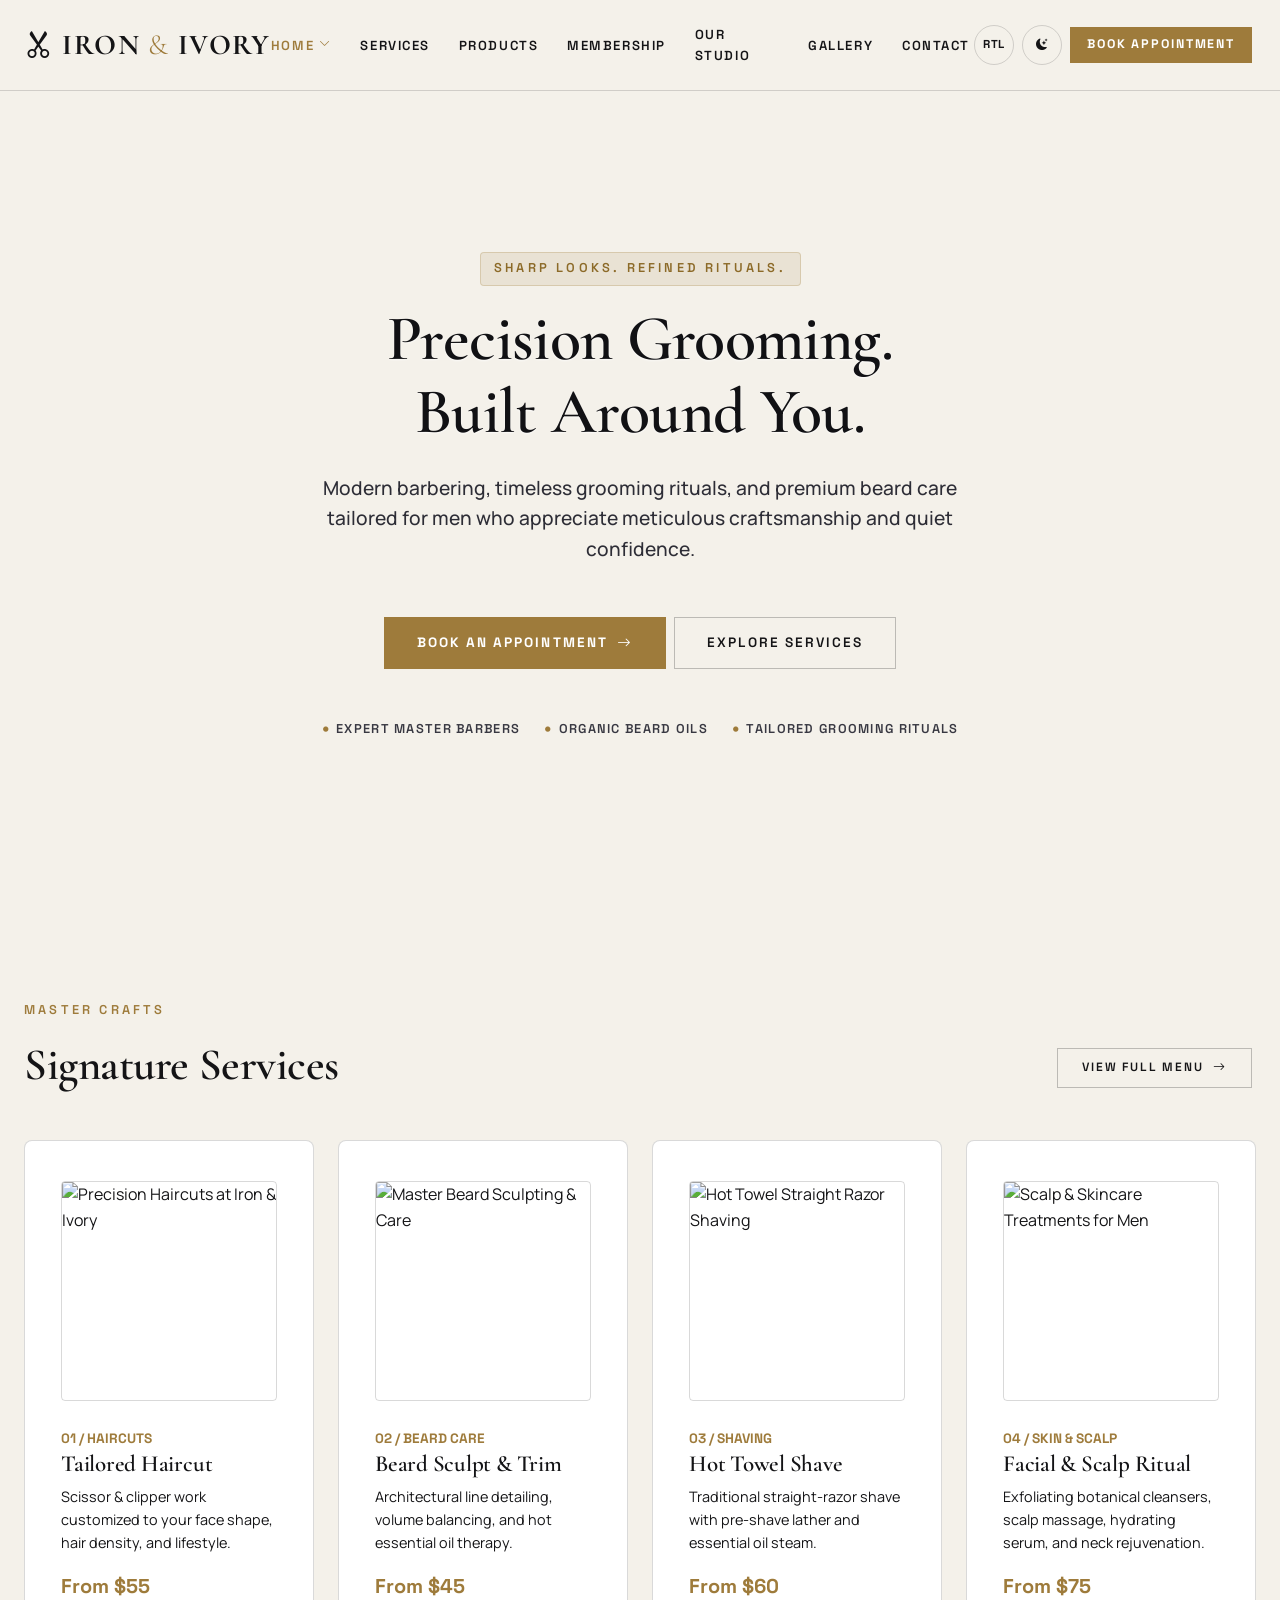
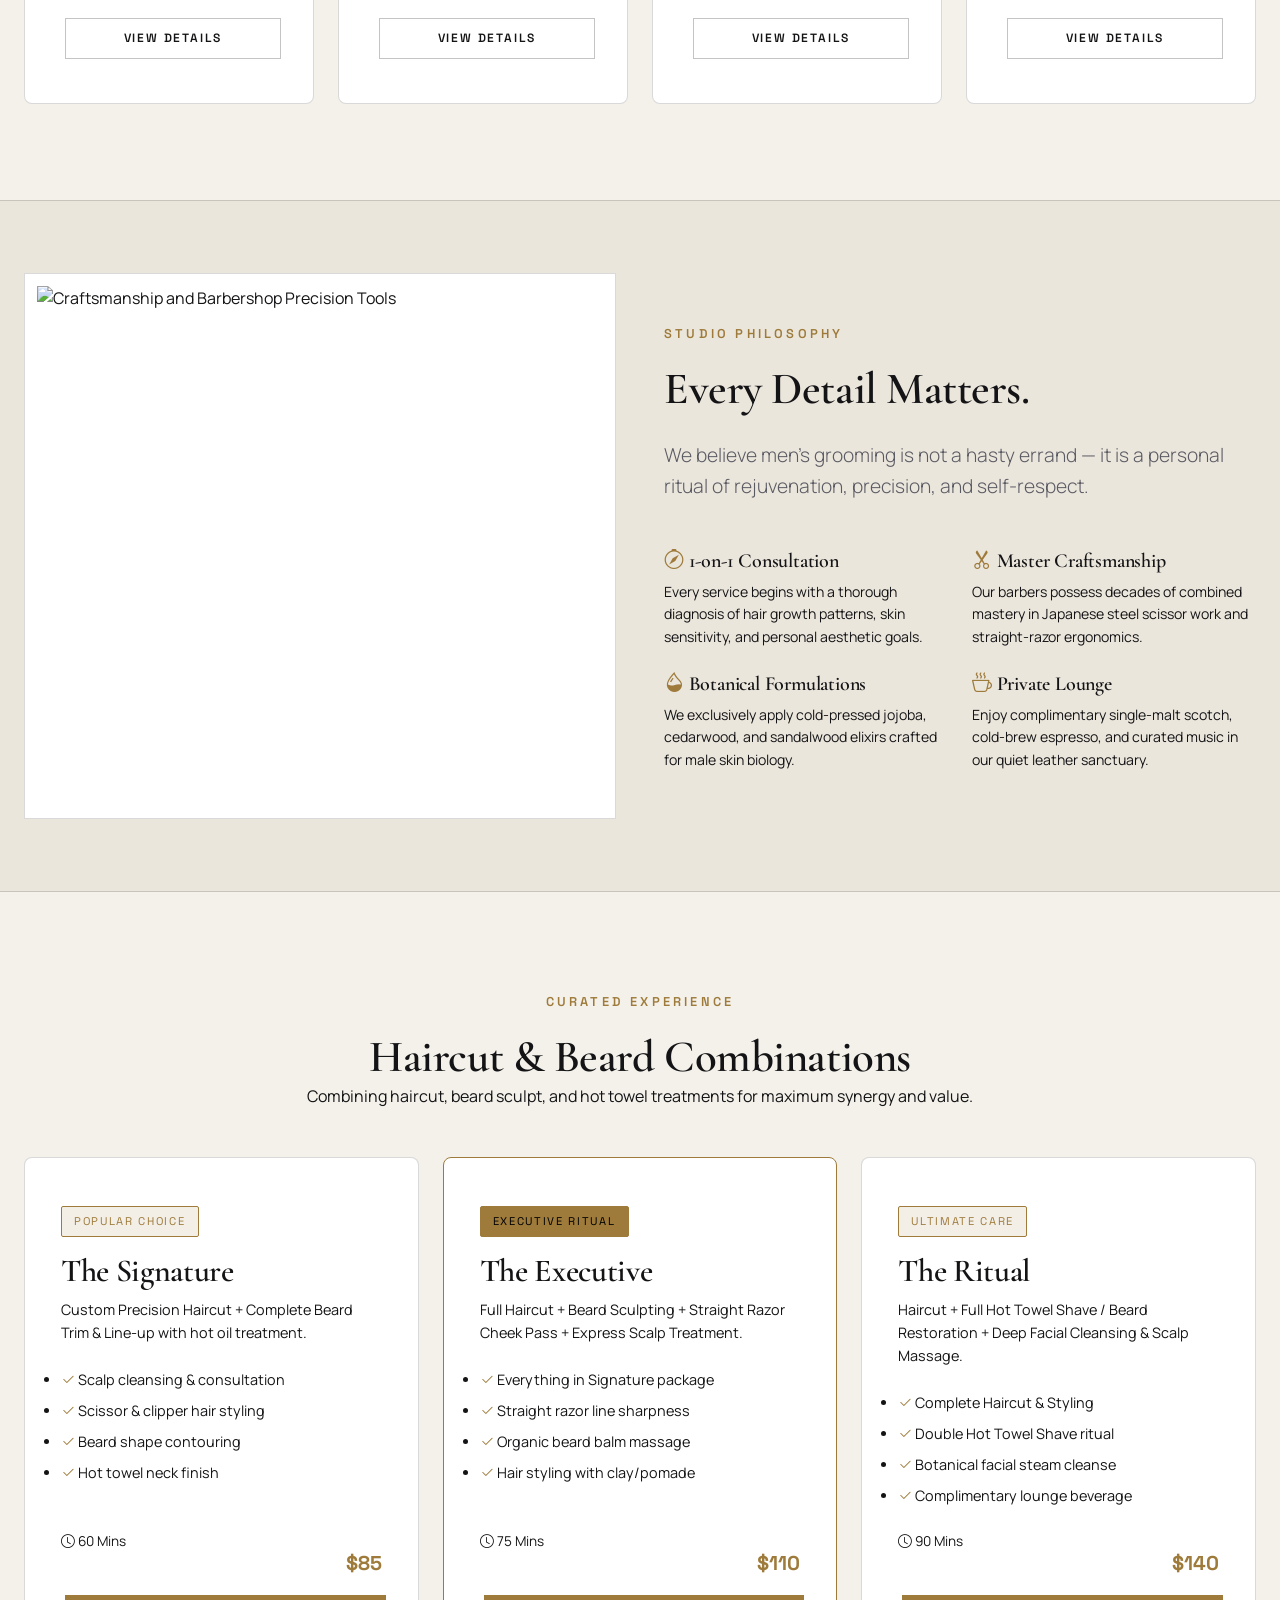
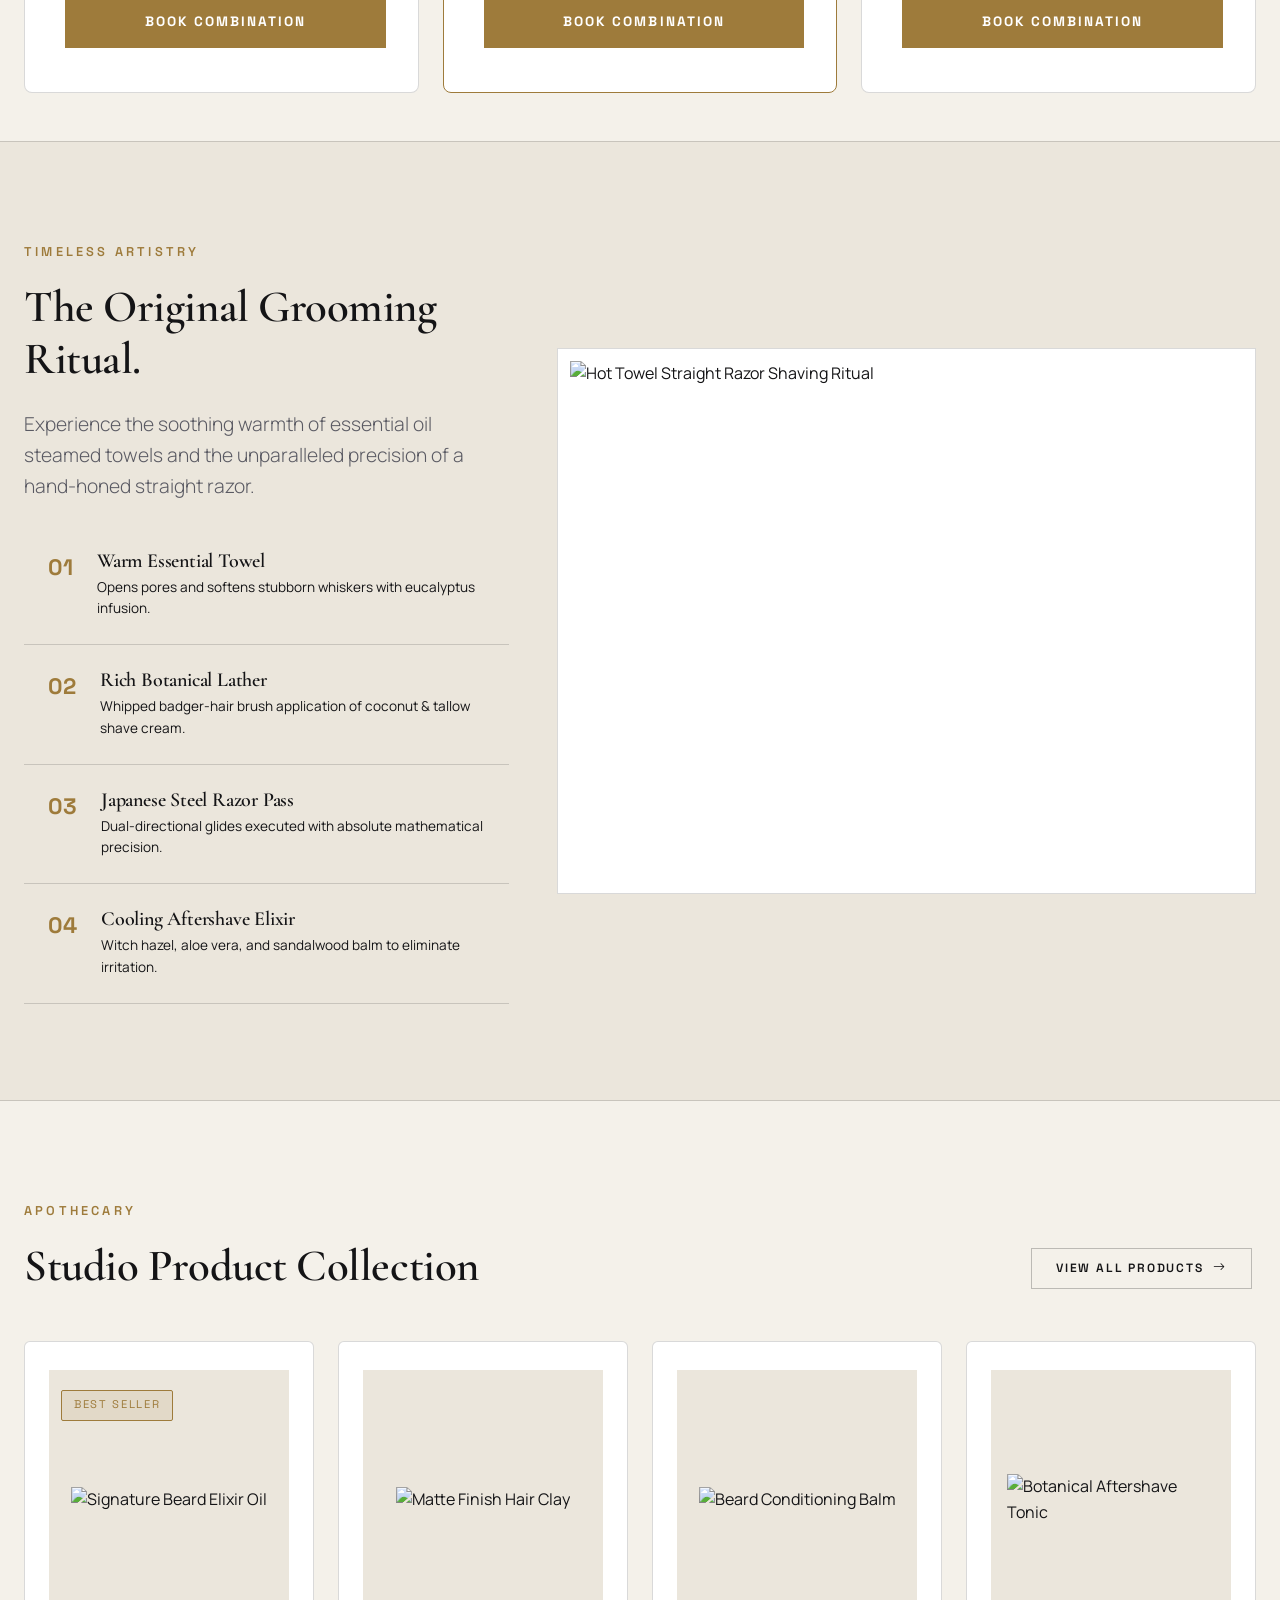
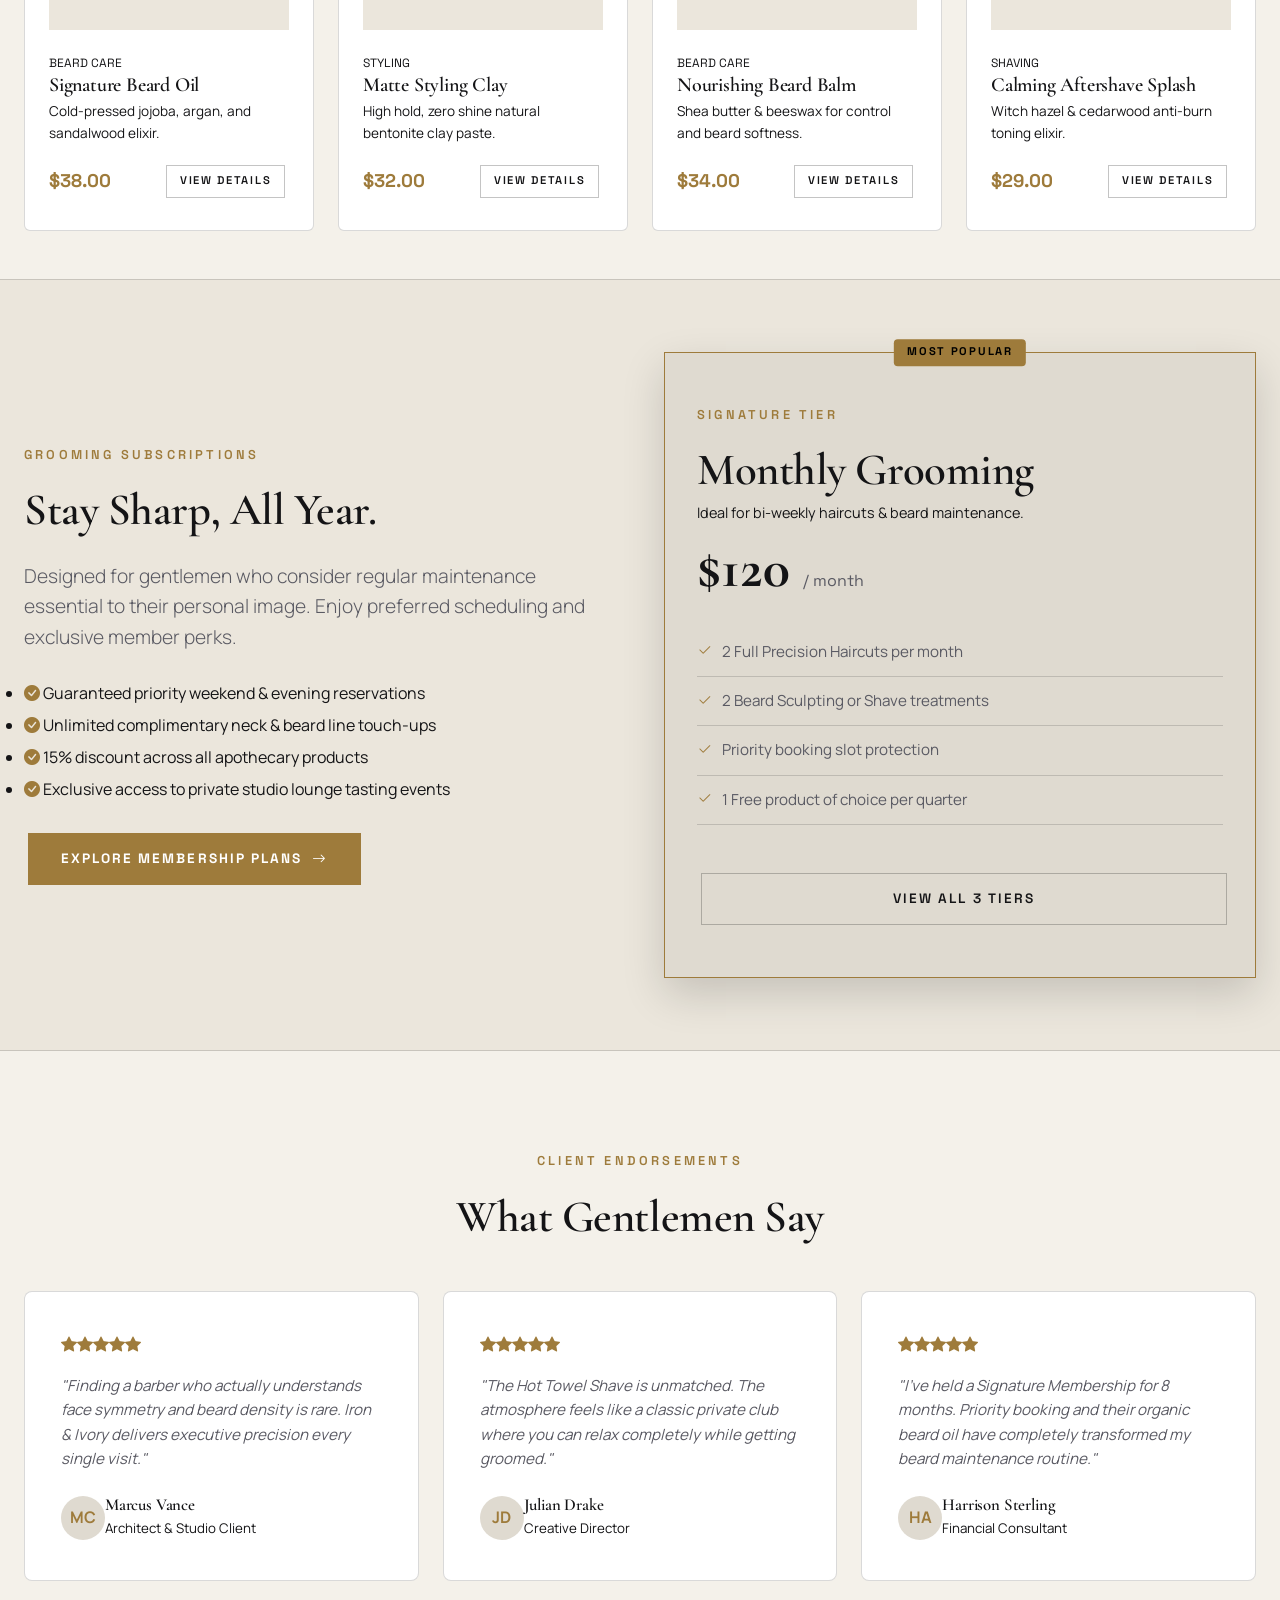
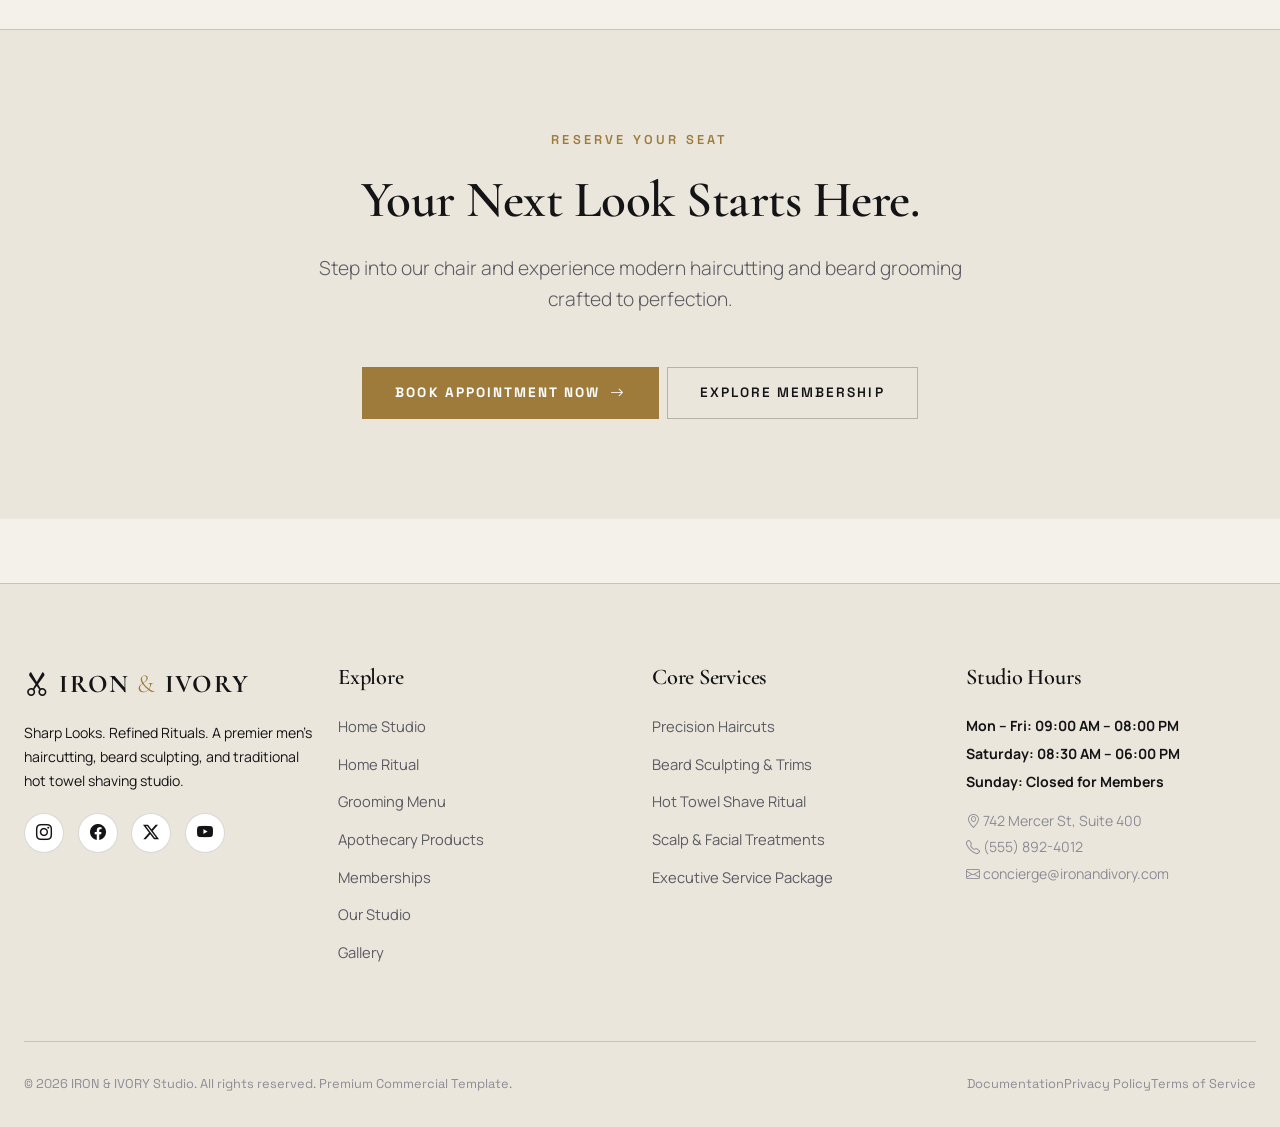
==== commit e96cc09e: "Your commit message" ====
--- a/index.html
+++ b/index.html
@@ -86,7 +86,7 @@
         <a href="index.html" class="navbar-brand-logo" style="font-size: 1.4rem;">
           <i class="bi bi-scissors text-gold me-2"></i>IRON <span>&</span> IVORY
         </a>
-        <button class="drawer-close btn p-0 text-white" aria-label="Close Navigation">
+        <button class="drawer-close btn p-0" aria-label="Close Navigation">
           <i class="bi bi-x-lg"></i>
         </button>
       </div>
@@ -208,12 +208,12 @@
           <div class="service-card-editorial">
             <div>
               <div class="service-img-wrapper">
-                <img src="https://images.unsplash.com/photo-1621605815971-fbc98d665033?auto=format&fit=crop&w=600&q=80" alt="Beard Shaping and Sculpting">
+                <img src="https://images.unsplash.com/photo-1621605815971-fbc98d665033?auto=format&fit=crop&w=600&q=80" alt="Master Beard Sculpting & Care">
               </div>
               <span class="service-number">02 / BEARD CARE</span>
               <h3 class="h4 mb-2">Beard Sculpt & Trim</h3>
               <p class="text-muted" style="font-size: 0.9rem;">
-                Meticulous line-ups, density blending, cheek razor work, and hot oil conditioning.
+                Architectural line detailing, volume balancing, and hot essential oil therapy.
               </p>
             </div>
             <div>
@@ -230,12 +230,12 @@
           <div class="service-card-editorial">
             <div>
               <div class="service-img-wrapper">
-                <img src="https://images.unsplash.com/photo-1599351431202-1e0f0137899a?auto=format&fit=crop&w=600&q=80" alt="Traditional Hot Towel Straight Razor Shave">
-              </div>
-              <span class="service-number">03 / TRADITIONAL</span>
+                <img src="https://images.unsplash.com/photo-1503951914875-452162b0f3f1?auto=format&fit=crop&w=600&q=80" alt="Hot Towel Straight Razor Shaving">
+              </div>
+              <span class="service-number">03 / SHAVING</span>
               <h3 class="h4 mb-2">Hot Towel Shave</h3>
               <p class="text-muted" style="font-size: 0.9rem;">
-                Steamed essential oil towel prep, rich lathering, straight razor pass, and cooling balm.
+                Traditional straight-razor shave with pre-shave lather and essential oil steam.
               </p>
             </div>
             <div>
--- a/assets/css/style.css
+++ b/assets/css/style.css
@@ -160,7 +160,7 @@
   letter-spacing: 0.25em;
   color: var(--accent-gold);
   display: inline-block;
-  margin-bottom: 0.75rem;
+  margin-bottom: 1.25rem;
   font-weight: 600;
 }
 
@@ -278,6 +278,9 @@
   padding: 0.35rem 0.75rem;
   border: 1px solid var(--accent-gold);
   border-radius: 2px;
+  display: inline-block;
+  margin-top: 0.5rem;
+  margin-bottom: 0.85rem;
 }
 
 /* --------------------------------------------------------------------------
@@ -494,11 +497,53 @@
   border-bottom: 1px solid var(--border-color);
 }
 
+.drawer-close {
+  color: var(--text-primary) !important;
+  font-size: 1.6rem;
+  background: transparent;
+  border: none;
+  cursor: pointer;
+  line-height: 1;
+  padding: 0;
+  display: inline-flex;
+  align-items: center;
+  justify-content: center;
+  transition: color var(--transition-fast);
+}
+
+.drawer-close:hover {
+  color: var(--accent-gold) !important;
+}
+
 .mobile-menu-list {
   list-style: none;
   display: flex;
   flex-direction: column;
   gap: 1.2rem;
+}
+
+.mobile-menu-list .nav-link-anchor {
+  position: relative;
+  transition: color var(--transition-fast);
+}
+
+.mobile-menu-list .nav-link-anchor.active,
+.mobile-menu-list li.active > .nav-link-anchor,
+.mobile-dropdown-menu .dropdown-anchor.active {
+  color: var(--accent-gold) !important;
+  font-weight: 700;
+}
+
+.mobile-menu-list li.active > .nav-link-anchor::before {
+  content: '';
+  position: absolute;
+  left: -0.85rem;
+  top: 50%;
+  transform: translateY(-50%);
+  width: 4px;
+  height: 60%;
+  background-color: var(--accent-gold);
+  border-radius: 2px;
 }
 
 .mobile-dropdown-menu {
@@ -1416,6 +1461,57 @@
   }
 }
 
+@media (max-width: 991px) {
+  /* Item 3: Reduce space between hero section and 2nd section in tab view */
+  .hero-cinematic {
+    min-height: auto !important;
+    padding-top: 7.5rem !important;
+    padding-bottom: 2.5rem !important;
+  }
+
+  .hero-cinematic + section {
+    padding-top: 2.5rem !important;
+    padding-bottom: 3rem !important;
+  }
+}
+
+@media (max-width: 767px) {
+  /* Item 5: Align comparison matrix container properly and add horizontal scrollbar on mobile */
+  .comparison-matrix-card {
+    padding: 1rem 0.5rem !important;
+    margin-left: 0 !important;
+    margin-right: 0 !important;
+  }
+
+  .comparison-matrix-card .table-responsive {
+    overflow-x: auto !important;
+    -webkit-overflow-scrolling: touch;
+    scrollbar-width: thin;
+    scrollbar-color: var(--accent-gold) var(--bg-secondary);
+    padding-bottom: 0.75rem;
+    margin-bottom: 0.5rem;
+  }
+
+  .comparison-matrix-card .table-responsive::-webkit-scrollbar {
+    height: 8px;
+    display: block !important;
+  }
+
+  .comparison-matrix-card .table-responsive::-webkit-scrollbar-track {
+    background: var(--bg-secondary);
+    border-radius: 4px;
+  }
+
+  .comparison-matrix-card .table-responsive::-webkit-scrollbar-thumb {
+    background: var(--accent-gold);
+    border-radius: 4px;
+  }
+
+  .comparison-table {
+    min-width: 680px !important;
+  }
+}
+
 @media (max-width: 575px) {
   .btn-primary-studio, .btn-outline-studio {
     width: 100%;
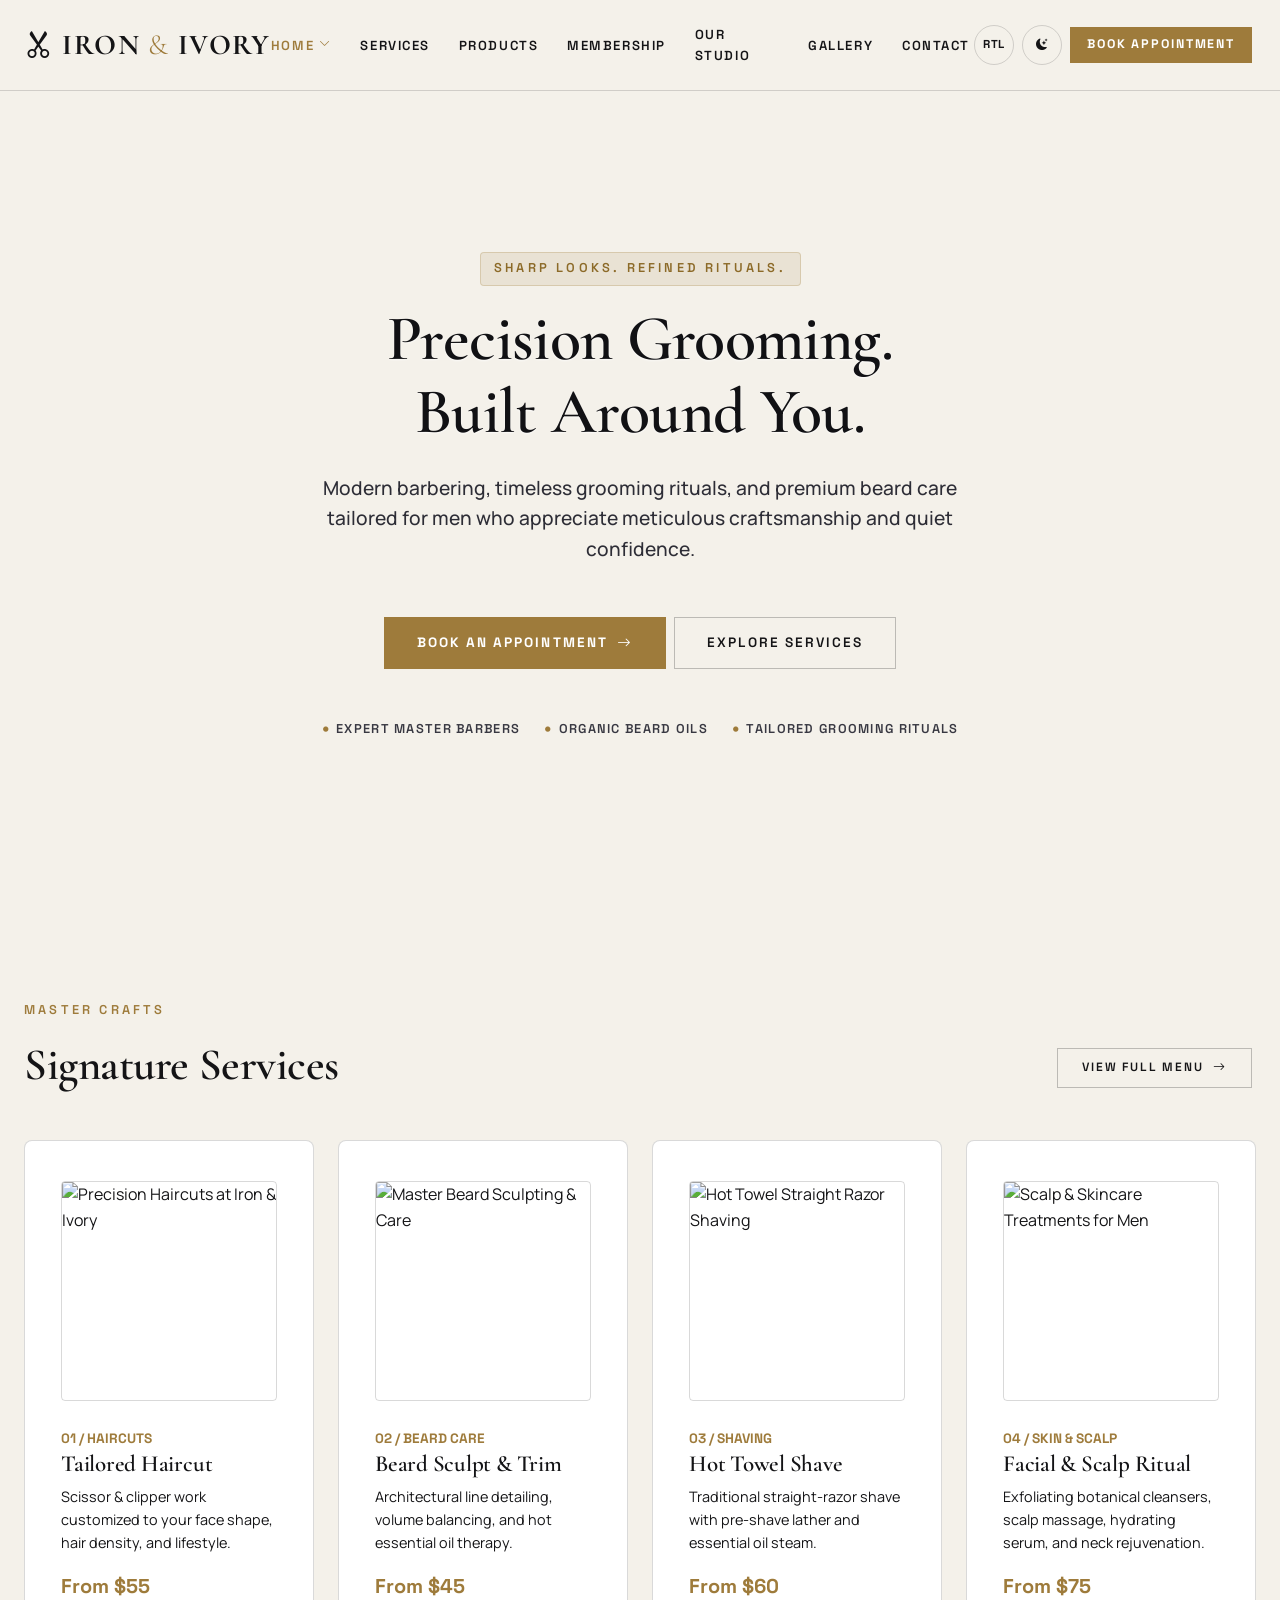
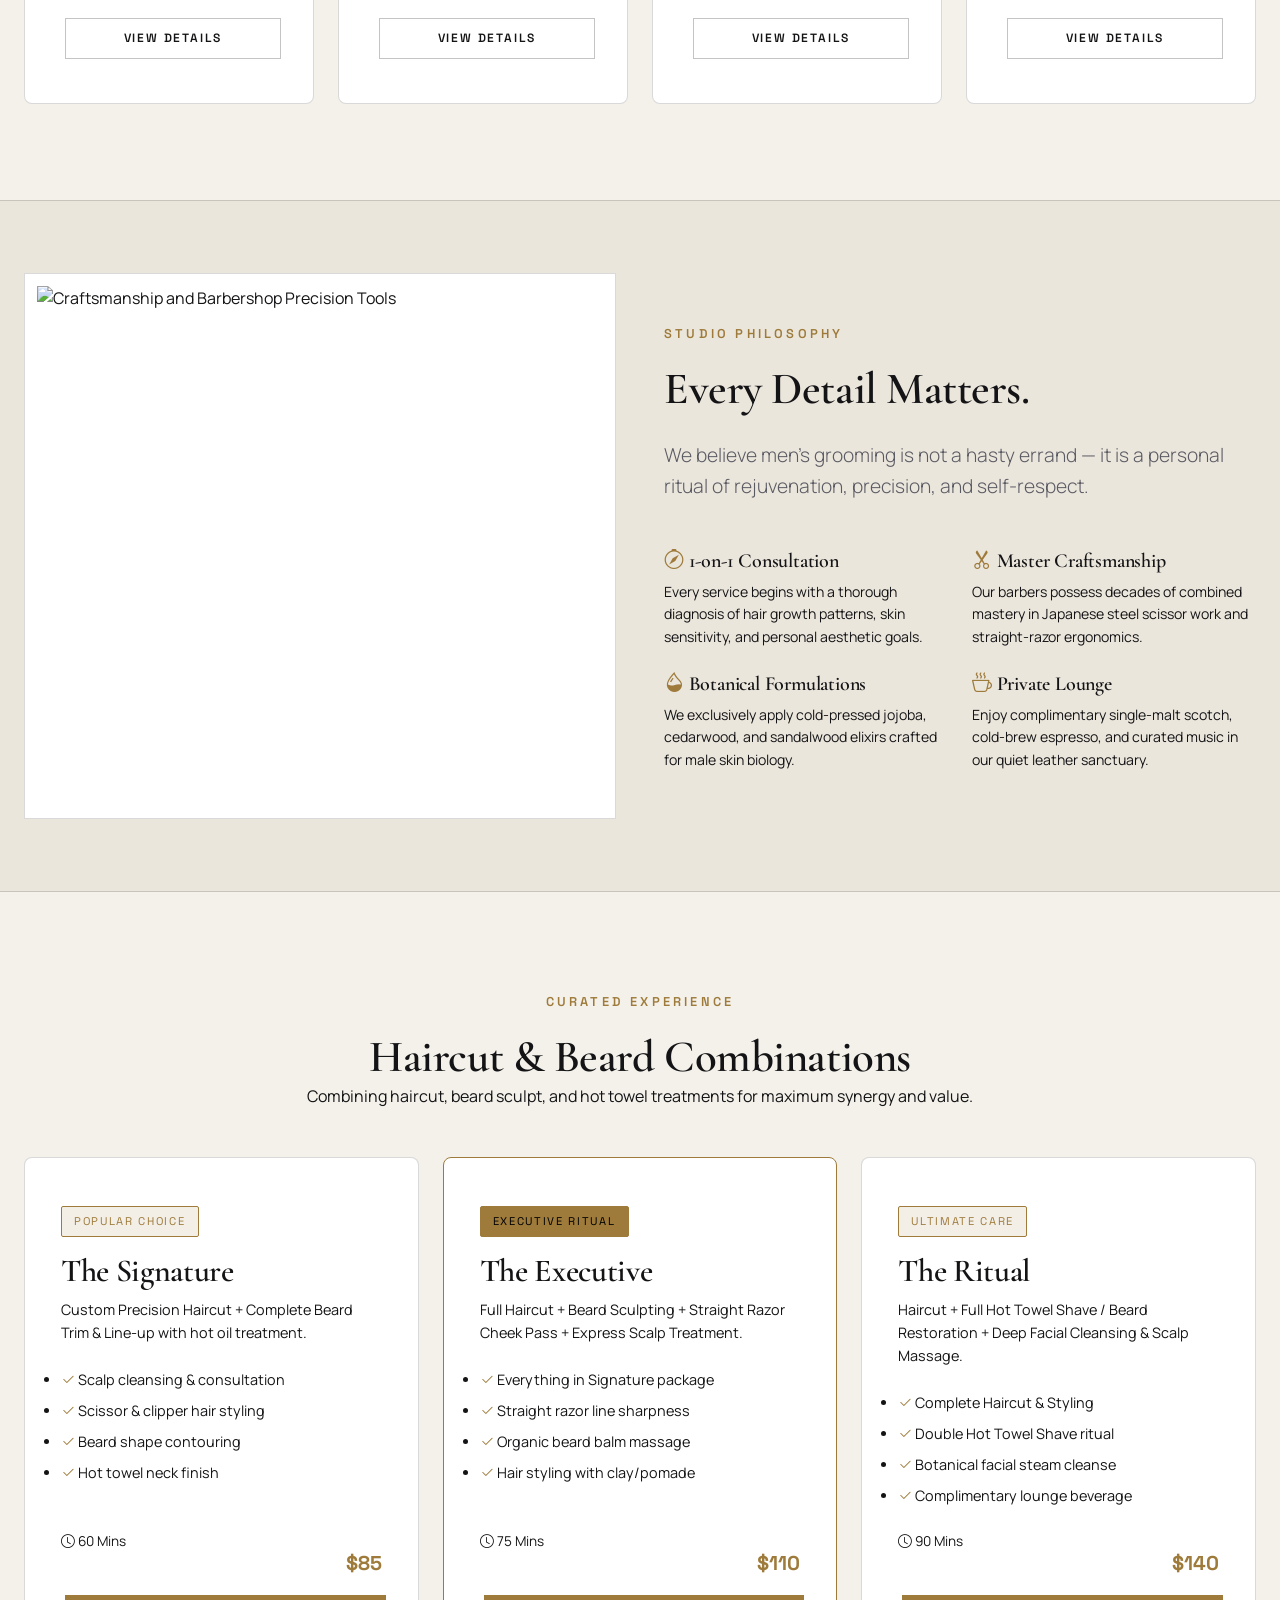
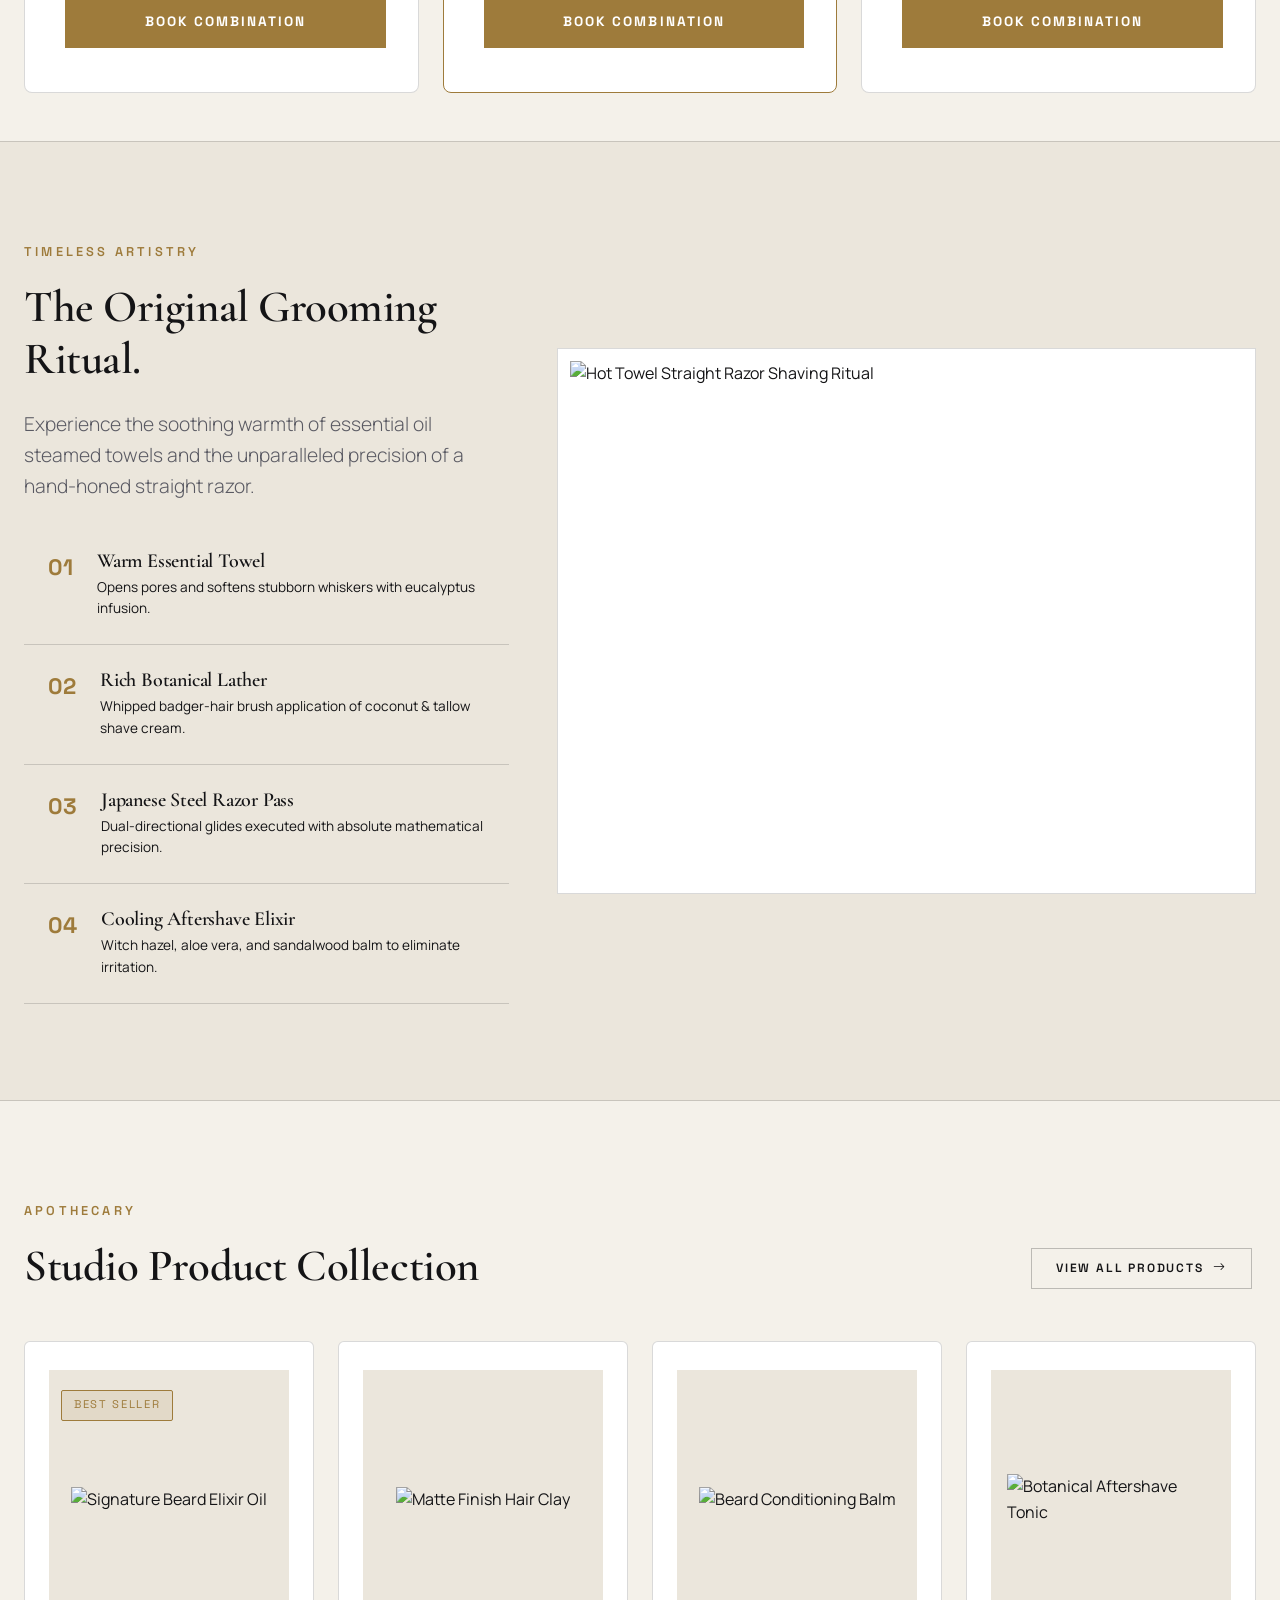
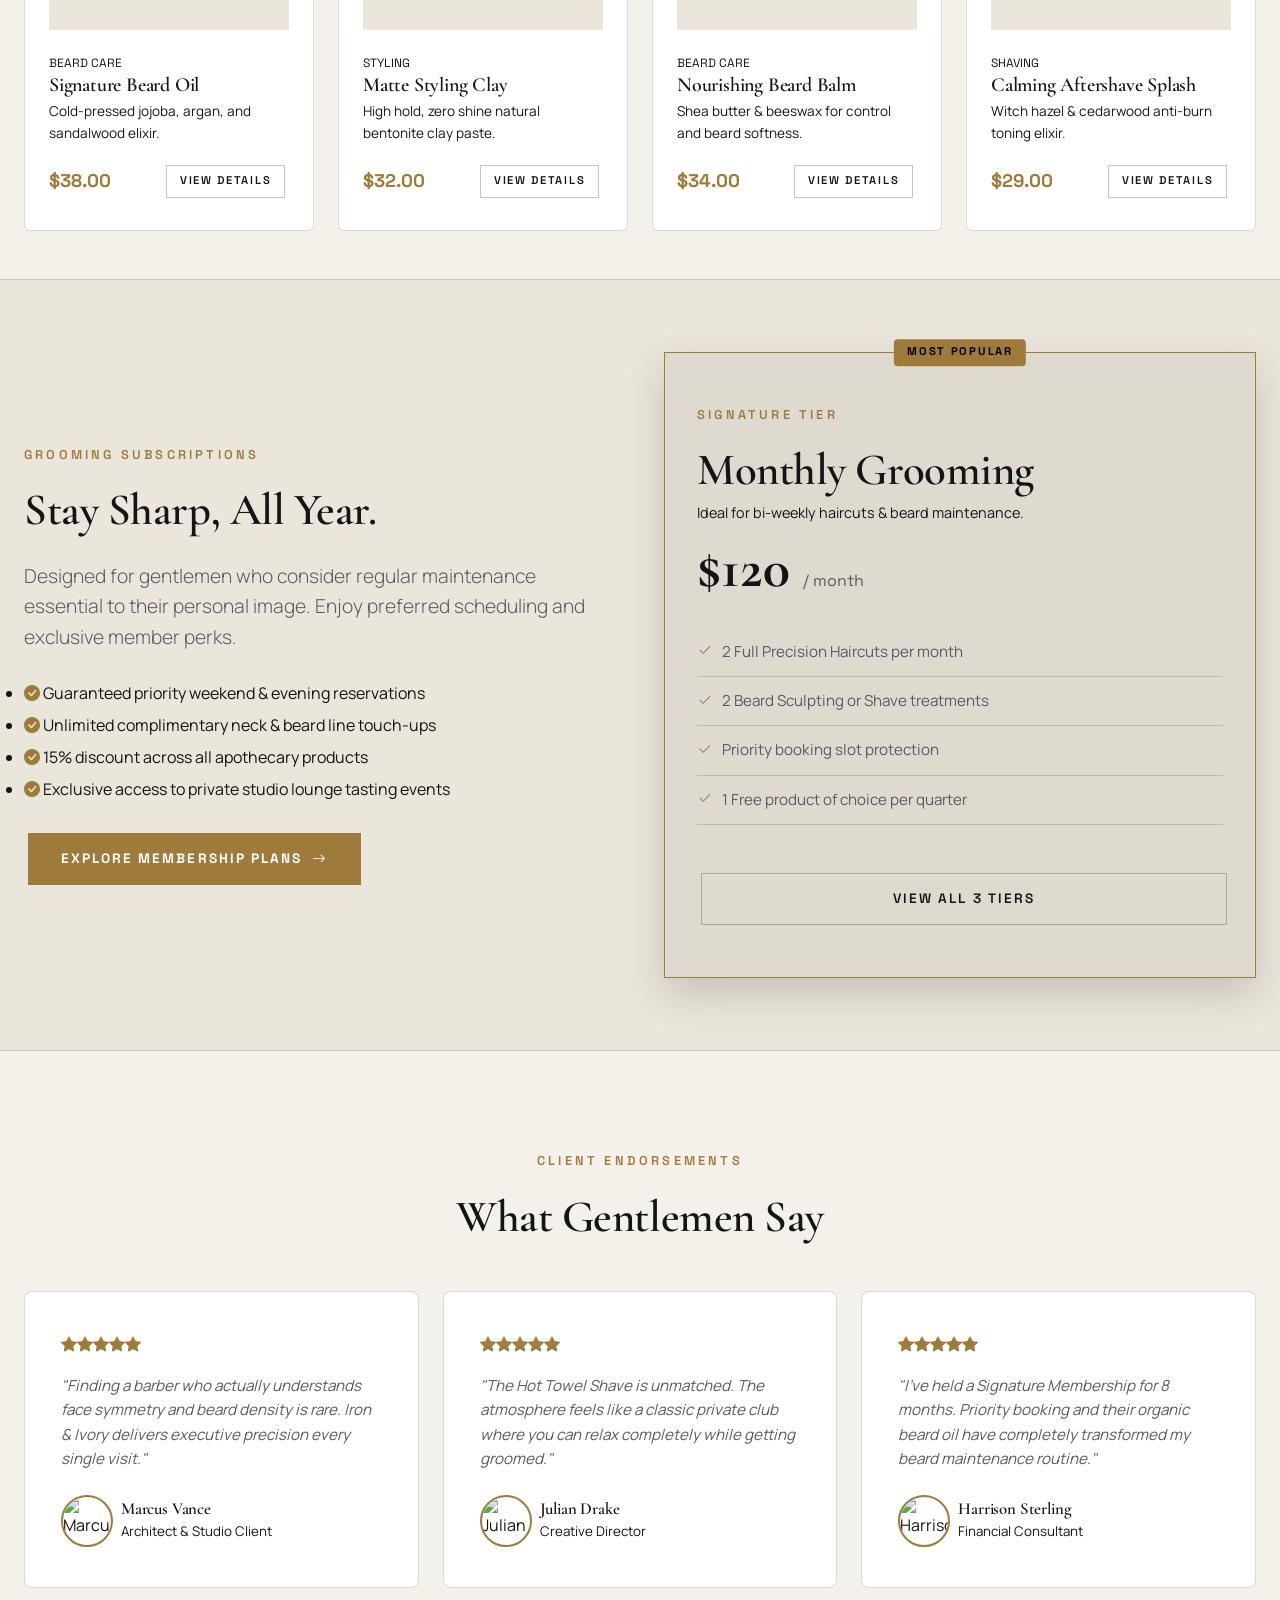
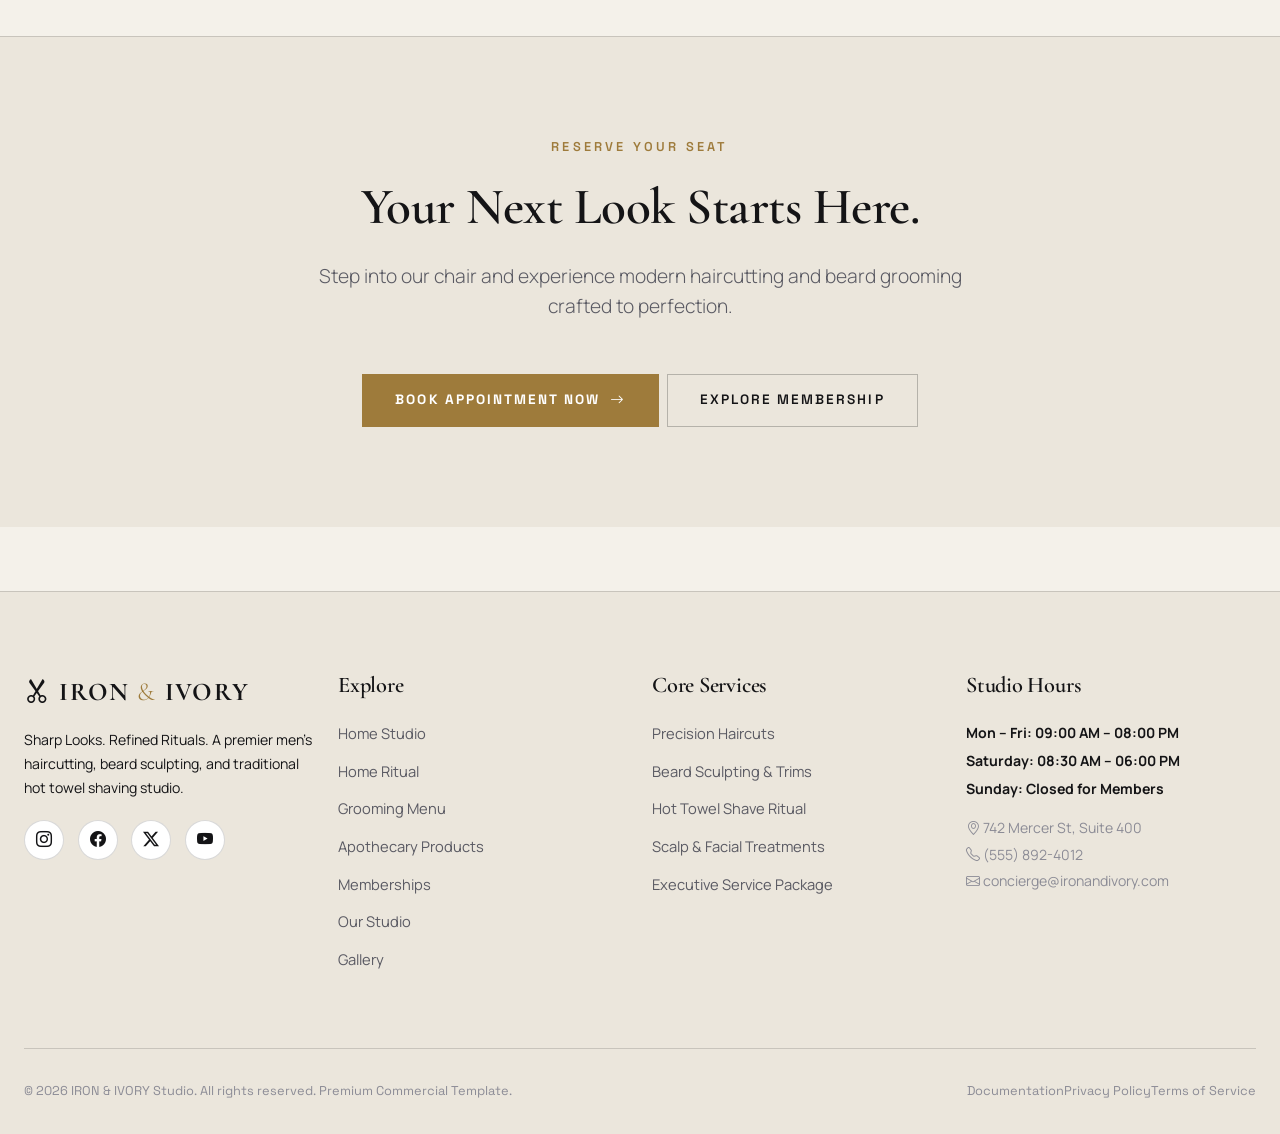
==== commit ba7bff7e: "Your commit message" ====
--- a/index.html
+++ b/index.html
@@ -650,9 +650,7 @@
               </p>
             </div>
             <div class="d-flex align-items-center gap-3 pt-3 border-top" style="border-color: var(--border-color) !important;">
-              <div style="width: 44px; height: 44px; background: var(--bg-tertiary); border-radius: 50%; display: flex; align-items: center; justify-content: center; font-weight: 700; color: var(--accent-gold);">
-                MC
-              </div>
+              <img src="https://images.unsplash.com/photo-1507003211169-0a1dd7228f2d?auto=format&fit=crop&w=150&q=80" alt="Marcus Vance" style="width: 52px; height: 52px; border-radius: 50%; object-fit: cover; border: 2px solid var(--accent-gold); flex-shrink: 0; margin-right: 8px;">
               <div>
                 <h5 class="h6 mb-0">Marcus Vance</h5>
                 <small class="text-muted">Architect & Studio Client</small>
@@ -673,9 +671,7 @@
               </p>
             </div>
             <div class="d-flex align-items-center gap-3 pt-3 border-top" style="border-color: var(--border-color) !important;">
-              <div style="width: 44px; height: 44px; background: var(--bg-tertiary); border-radius: 50%; display: flex; align-items: center; justify-content: center; font-weight: 700; color: var(--accent-gold);">
-                JD
-              </div>
+              <img src="https://images.unsplash.com/photo-1500648767791-00dcc994a43e?auto=format&fit=crop&w=150&q=80" alt="Julian Drake" style="width: 52px; height: 52px; border-radius: 50%; object-fit: cover; border: 2px solid var(--accent-gold); flex-shrink: 0; margin-right: 8px;">
               <div>
                 <h5 class="h6 mb-0">Julian Drake</h5>
                 <small class="text-muted">Creative Director</small>
@@ -696,9 +692,7 @@
               </p>
             </div>
             <div class="d-flex align-items-center gap-3 pt-3 border-top" style="border-color: var(--border-color) !important;">
-              <div style="width: 44px; height: 44px; background: var(--bg-tertiary); border-radius: 50%; display: flex; align-items: center; justify-content: center; font-weight: 700; color: var(--accent-gold);">
-                HA
-              </div>
+              <img src="https://images.unsplash.com/photo-1472099645785-5658abf4ff4e?auto=format&fit=crop&w=150&q=80" alt="Harrison Sterling" style="width: 52px; height: 52px; border-radius: 50%; object-fit: cover; border: 2px solid var(--accent-gold); flex-shrink: 0; margin-right: 8px;">
               <div>
                 <h5 class="h6 mb-0">Harrison Sterling</h5>
                 <small class="text-muted">Financial Consultant</small>
--- a/assets/css/style.css
+++ b/assets/css/style.css
@@ -1527,3 +1527,162 @@
     height: 240px;
   }
 }
+
+/* --------------------------------------------------------------------------
+   FAQ & ACCORDION DROPDOWN STYLING (DUAL LIGHT / DARK MODE COMPATIBLE)
+   -------------------------------------------------------------------------- */
+.studio-faq-accordion {
+  display: flex;
+  flex-direction: column;
+  gap: 0.85rem;
+}
+
+.accordion-item {
+  background-color: var(--bg-card) !important;
+  border: 1px solid var(--border-color) !important;
+  border-radius: var(--radius-md) !important;
+  overflow: hidden;
+  transition: border-color var(--transition-fast), box-shadow var(--transition-fast), background-color var(--transition-normal) !important;
+  margin-bottom: 0.85rem;
+}
+
+.accordion-item:last-child {
+  margin-bottom: 0;
+}
+
+.accordion-item:hover,
+.accordion-item:focus-within {
+  border-color: var(--border-active) !important;
+  box-shadow: var(--shadow-sm) !important;
+}
+
+.accordion-header {
+  margin: 0;
+}
+
+.accordion-button {
+  background-color: var(--bg-card) !important;
+  color: var(--text-primary) !important;
+  font-family: var(--font-body);
+  font-weight: 600;
+  font-size: 0.98rem;
+  line-height: 1.4;
+  padding: 1.2rem 1.4rem;
+  border: none !important;
+  box-shadow: none !important;
+  display: flex;
+  align-items: center;
+  justify-content: space-between;
+  width: 100%;
+  text-align: left;
+  cursor: pointer;
+  outline: none !important;
+  transition: color var(--transition-fast), background-color var(--transition-fast) !important;
+}
+
+.accordion-button:hover {
+  color: var(--accent-gold) !important;
+  background-color: var(--accent-soft) !important;
+}
+
+.accordion-button:not(.collapsed) {
+  color: var(--accent-gold) !important;
+  background-color: var(--accent-soft) !important;
+  border-bottom: 1px solid var(--border-color) !important;
+  box-shadow: none !important;
+}
+
+/* Custom chevron animation badge replacing bootstrap default icon */
+.accordion-button::after {
+  display: none !important;
+}
+
+.faq-chevron-badge {
+  display: inline-flex;
+  align-items: center;
+  justify-content: center;
+  width: 32px;
+  height: 32px;
+  min-width: 32px;
+  border-radius: 50%;
+  background-color: var(--accent-soft);
+  color: var(--accent-gold);
+  font-size: 0.85rem;
+  margin-left: 1rem;
+  transition: transform var(--transition-fast), background-color var(--transition-fast), color var(--transition-fast);
+}
+
+.accordion-button:hover .faq-chevron-badge {
+  background-color: var(--accent-gold);
+  color: #ffffff;
+}
+
+.accordion-button:not(.collapsed) .faq-chevron-badge {
+  transform: rotate(180deg);
+  background-color: var(--accent-gold);
+  color: #ffffff;
+}
+
+.accordion-body {
+  background-color: var(--bg-card) !important;
+  color: var(--text-secondary) !important;
+  font-family: var(--font-body);
+  font-size: 0.92rem;
+  line-height: 1.75;
+  padding: 1.25rem 1.4rem 1.4rem 1.4rem !important;
+  border-top: none;
+}
+
+.accordion-collapse {
+  transition: all var(--transition-normal);
+}
+
+.accordion-collapse:not(.show) {
+  display: none !important;
+}
+
+.accordion-collapse.show {
+  display: block !important;
+}
+
+/* Light & Dark Theme explicit color adjustments for FAQ cards */
+[data-theme="light"] .accordion-item {
+  background-color: #FFFFFF !important;
+  border-color: rgba(20, 20, 22, 0.12) !important;
+}
+
+[data-theme="light"] .accordion-button {
+  background-color: #FFFFFF !important;
+  color: #141416 !important;
+}
+
+[data-theme="light"] .accordion-button:not(.collapsed) {
+  background-color: rgba(158, 123, 59, 0.08) !important;
+  color: #9E7B3B !important;
+}
+
+[data-theme="light"] .accordion-body {
+  background-color: #FFFFFF !important;
+  color: #4A4A52 !important;
+}
+
+[data-theme="dark"] .accordion-item {
+  background-color: var(--bg-card) !important;
+  border-color: rgba(244, 242, 237, 0.1) !important;
+}
+
+[data-theme="dark"] .accordion-button {
+  background-color: var(--bg-card) !important;
+  color: #F4F2ED !important;
+}
+
+[data-theme="dark"] .accordion-button:not(.collapsed) {
+  background-color: rgba(197, 160, 89, 0.12) !important;
+  color: #C5A059 !important;
+}
+
+[data-theme="dark"] .accordion-body {
+  background-color: var(--bg-card) !important;
+  color: #A3A3AC !important;
+}
+
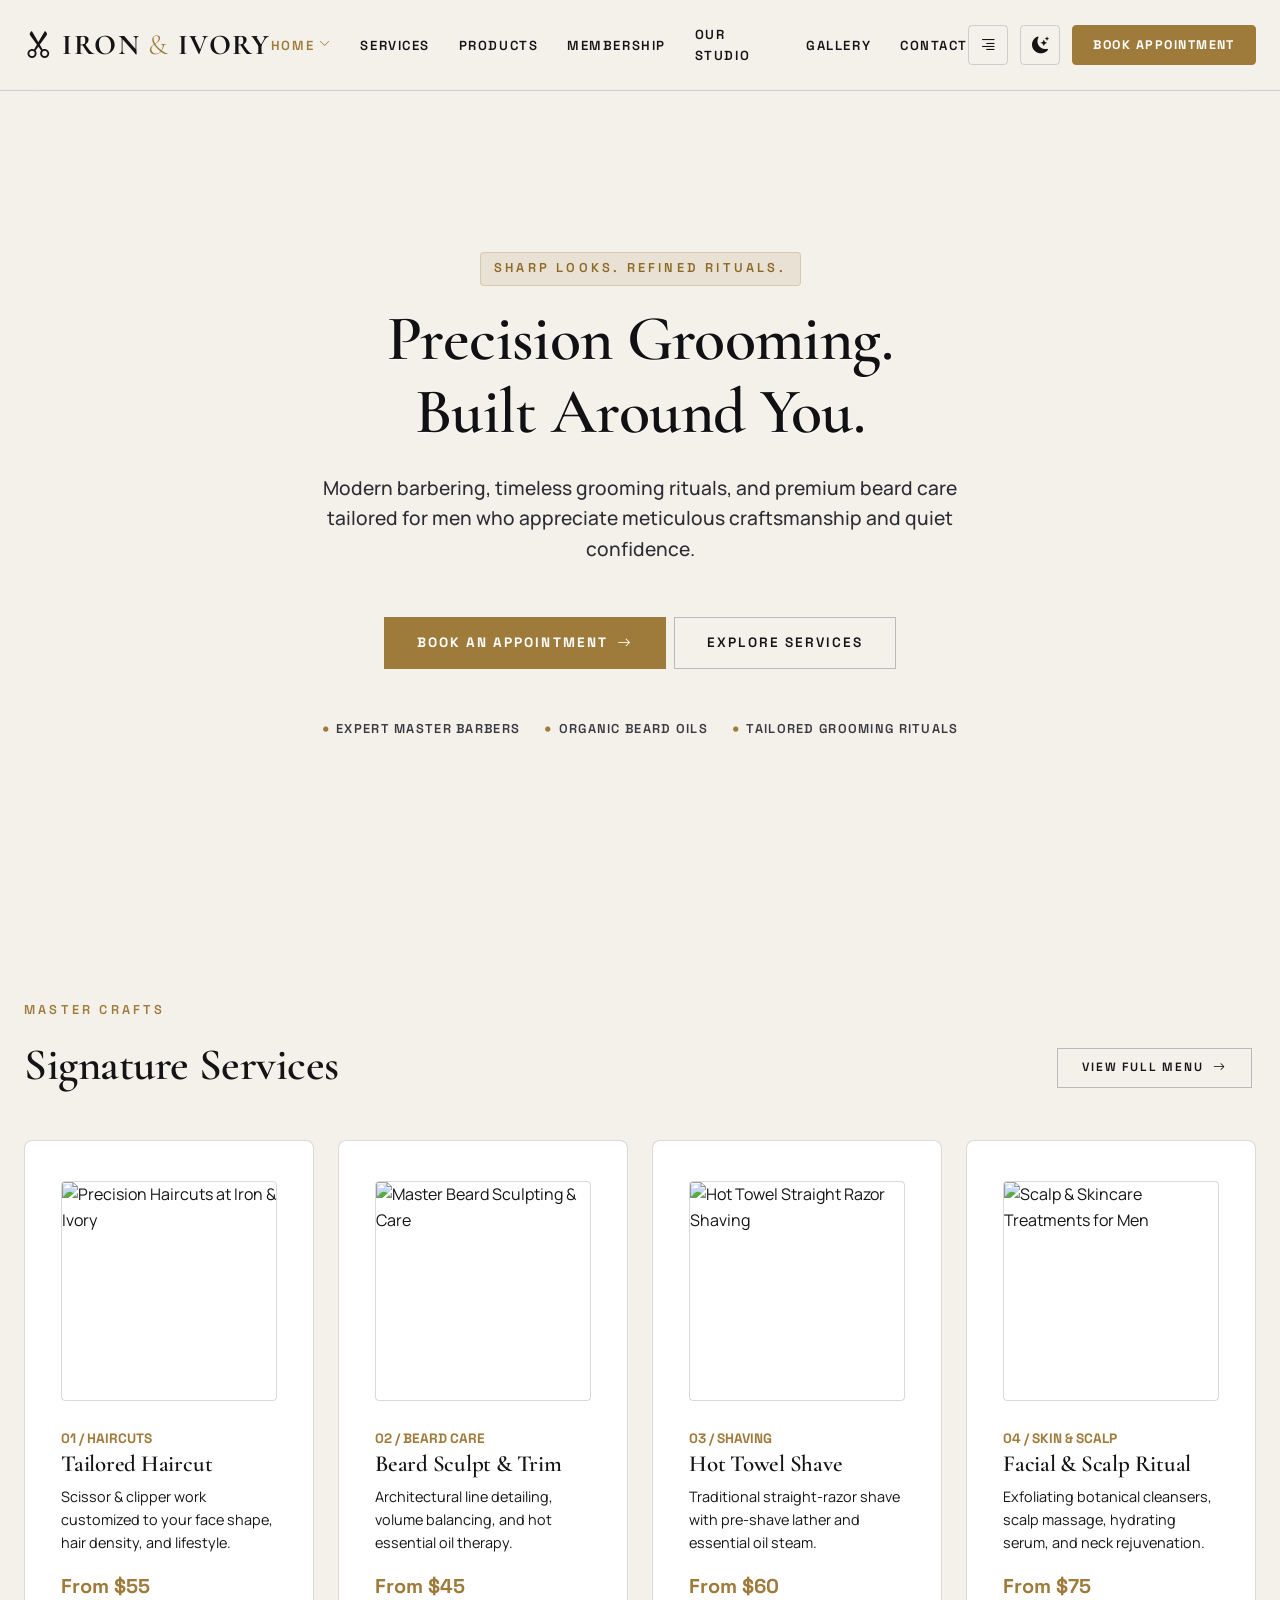
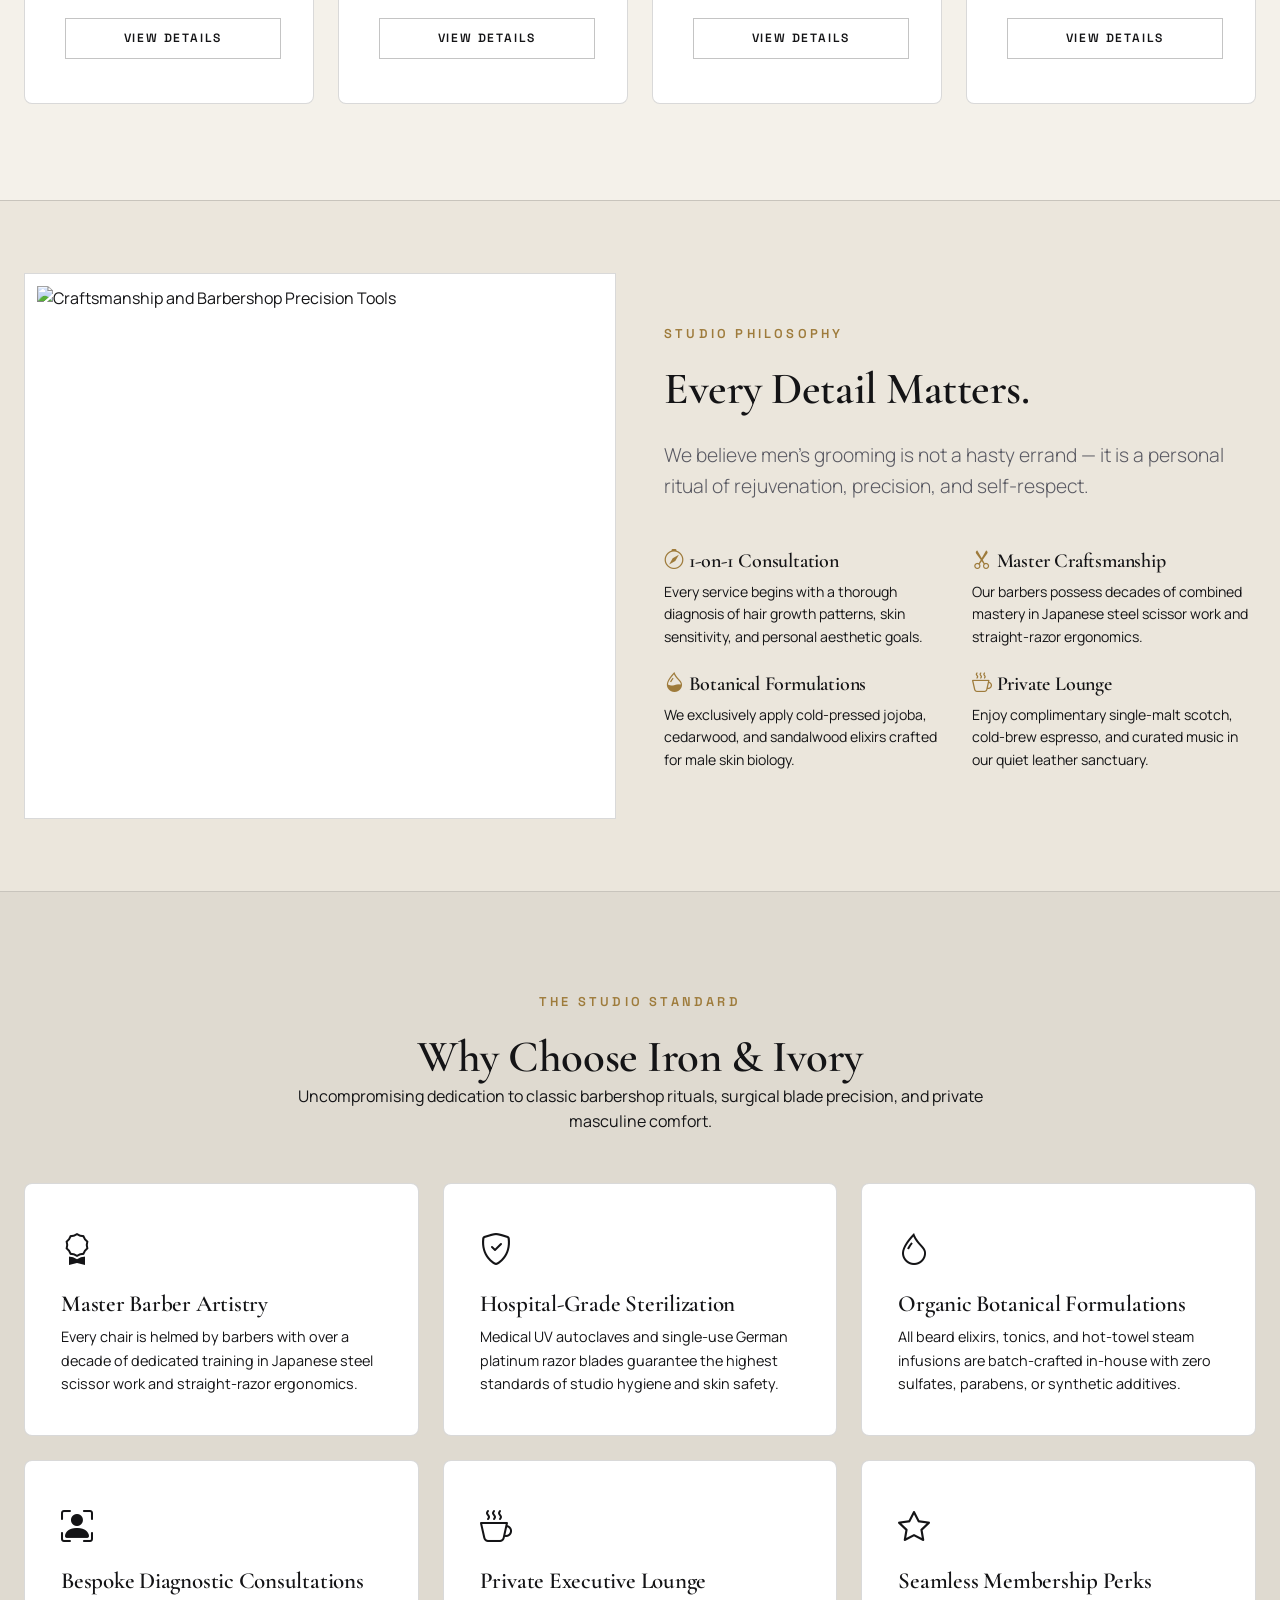
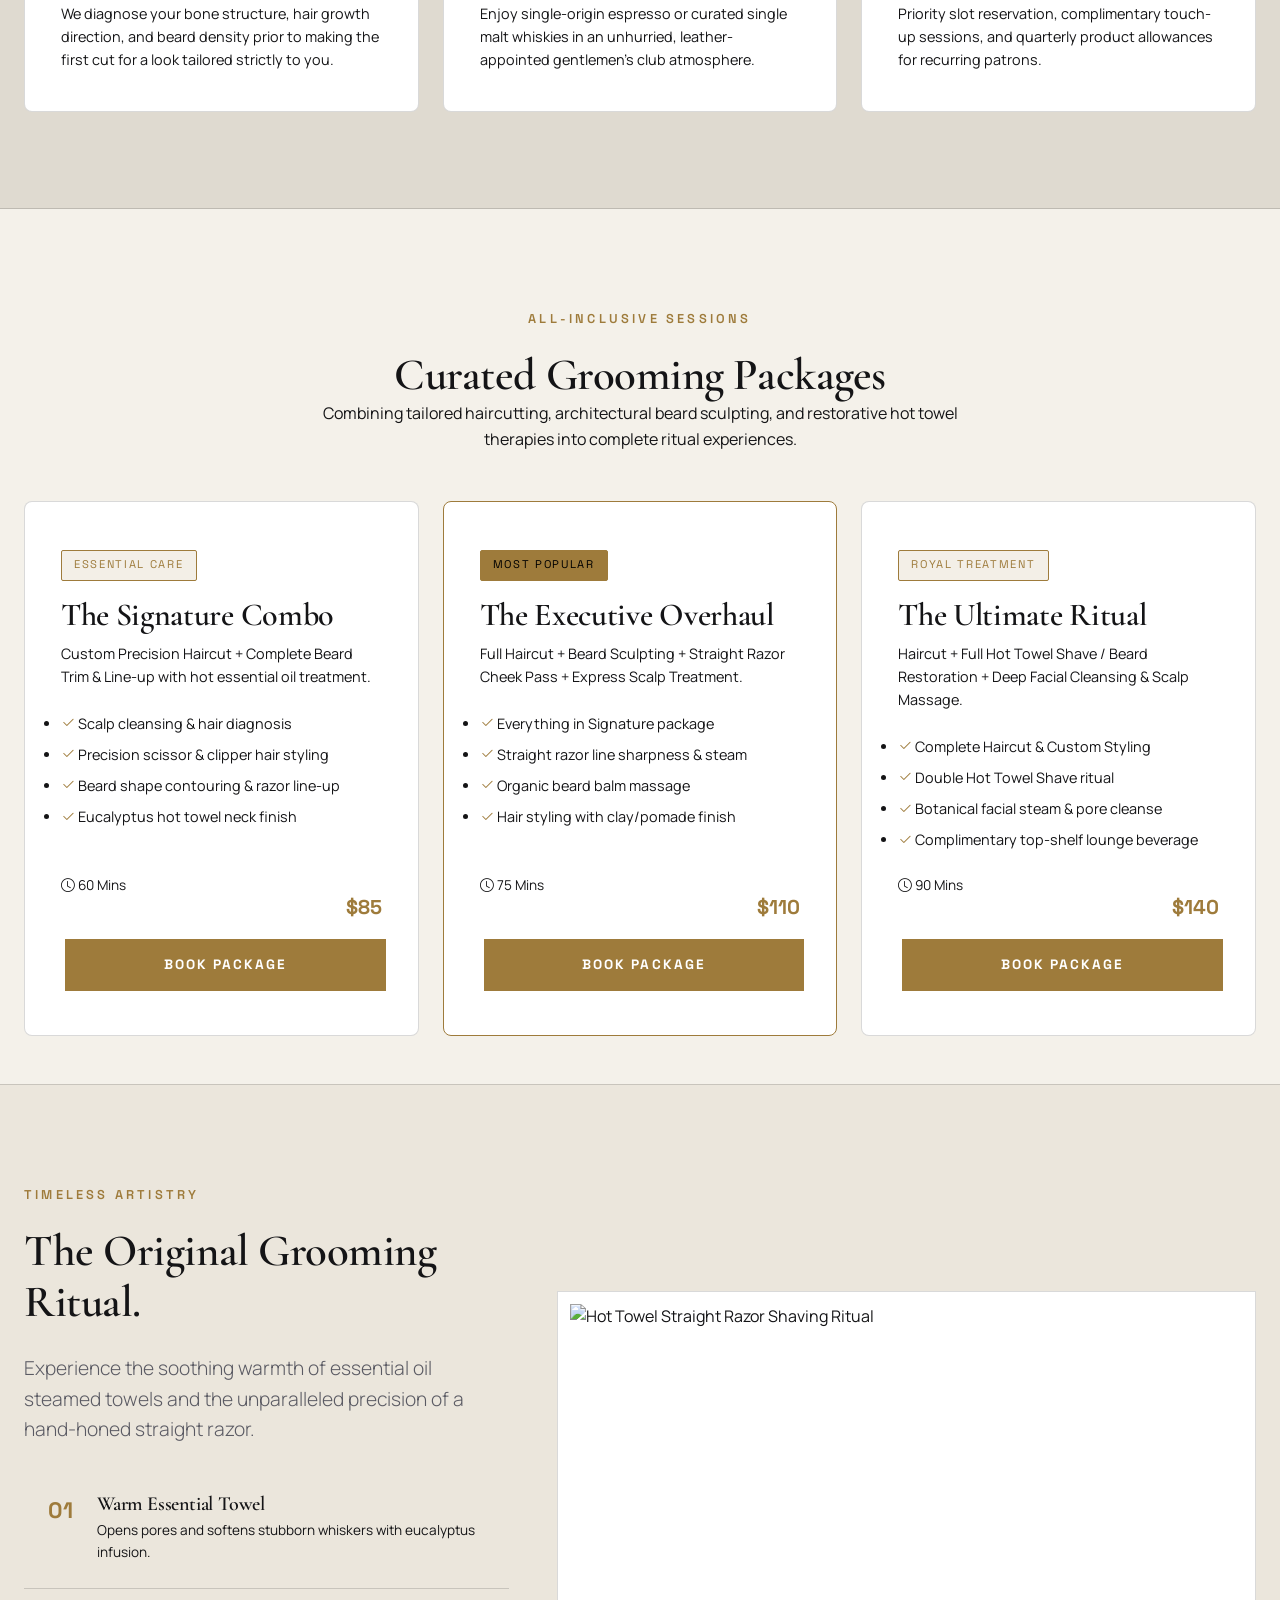
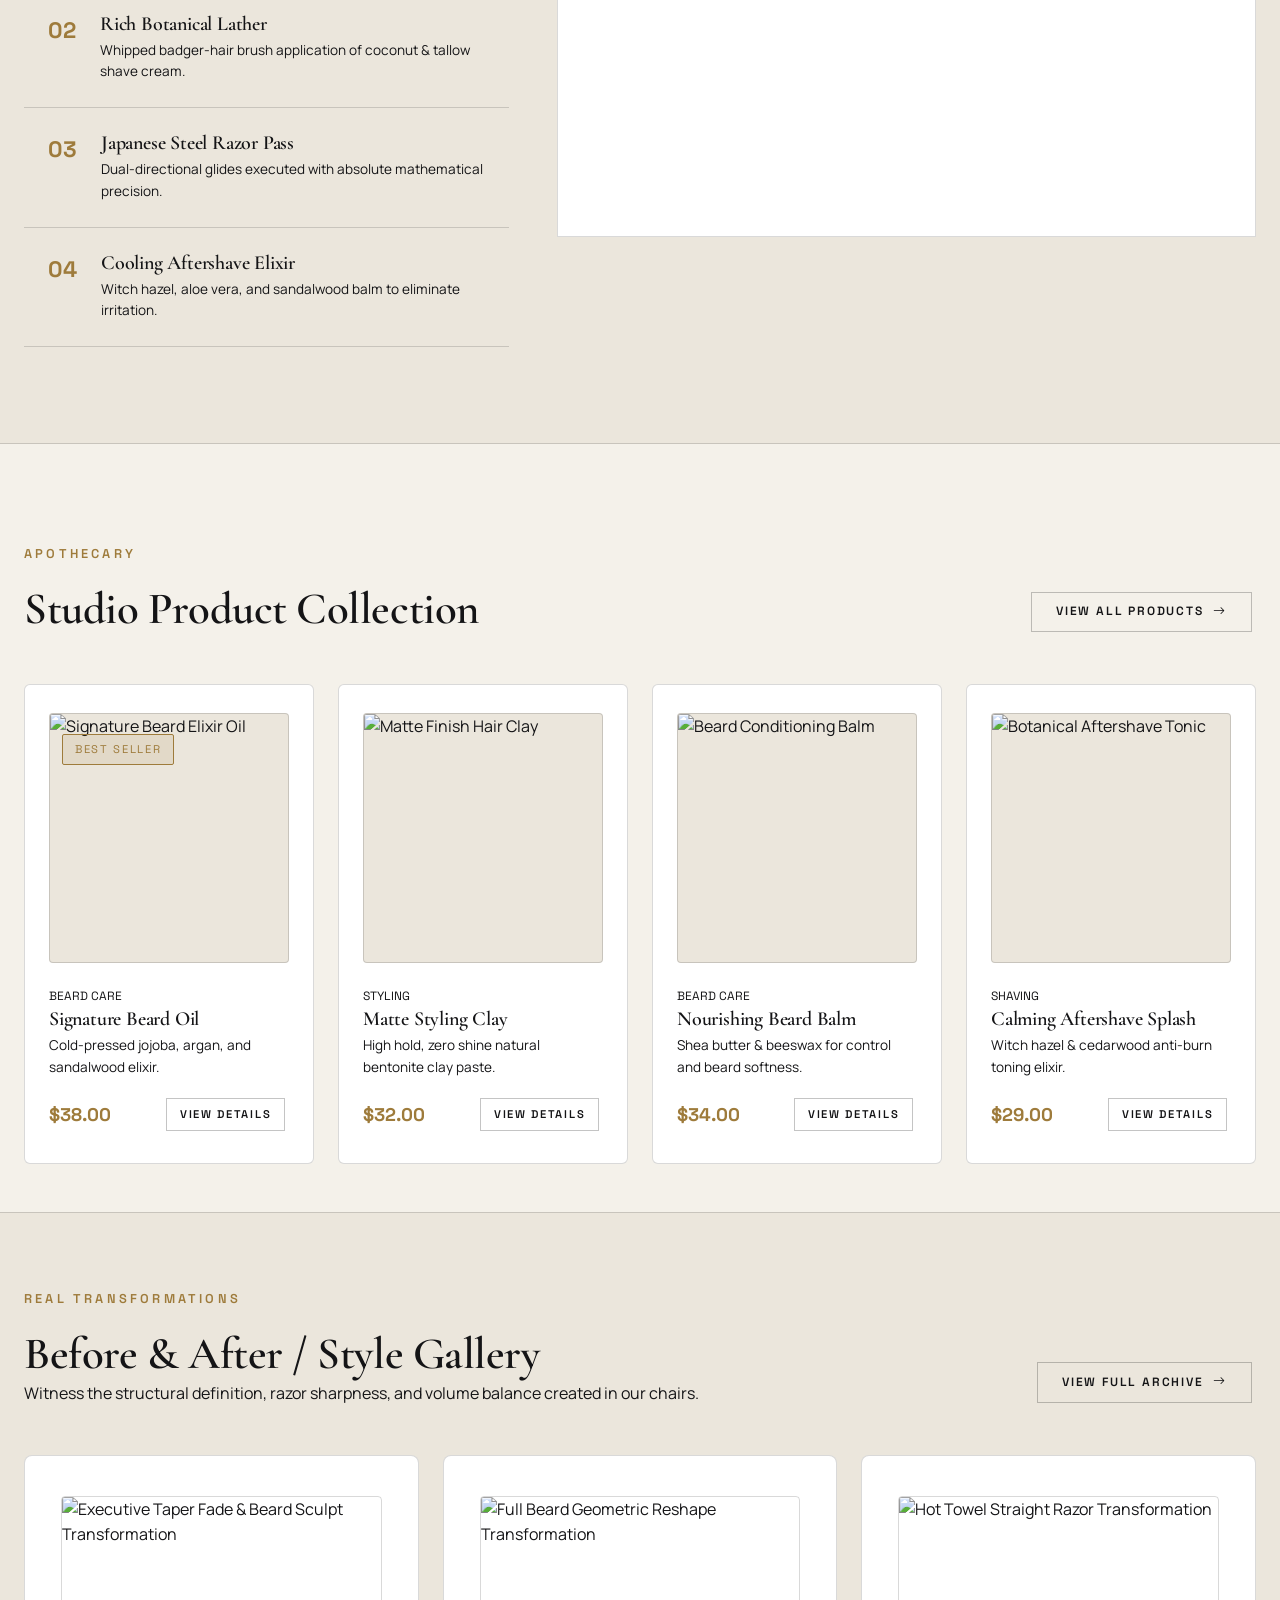
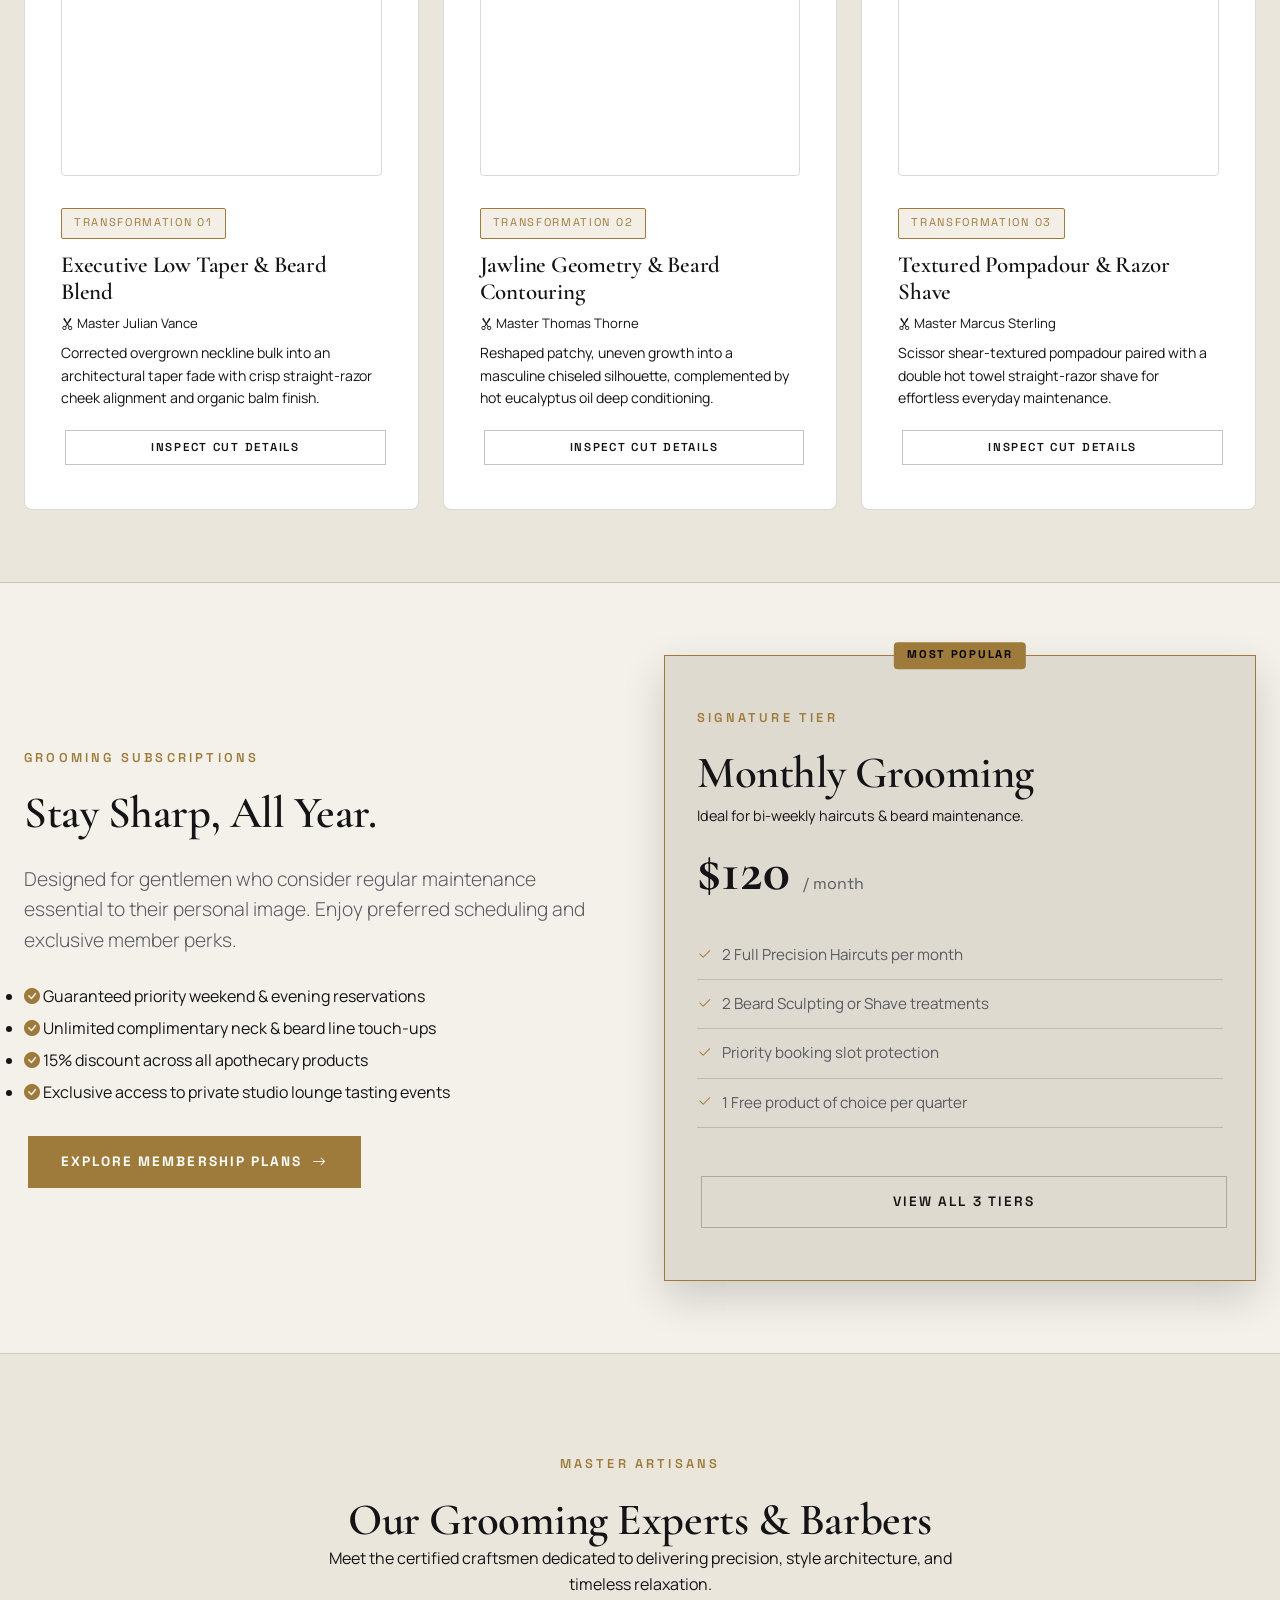
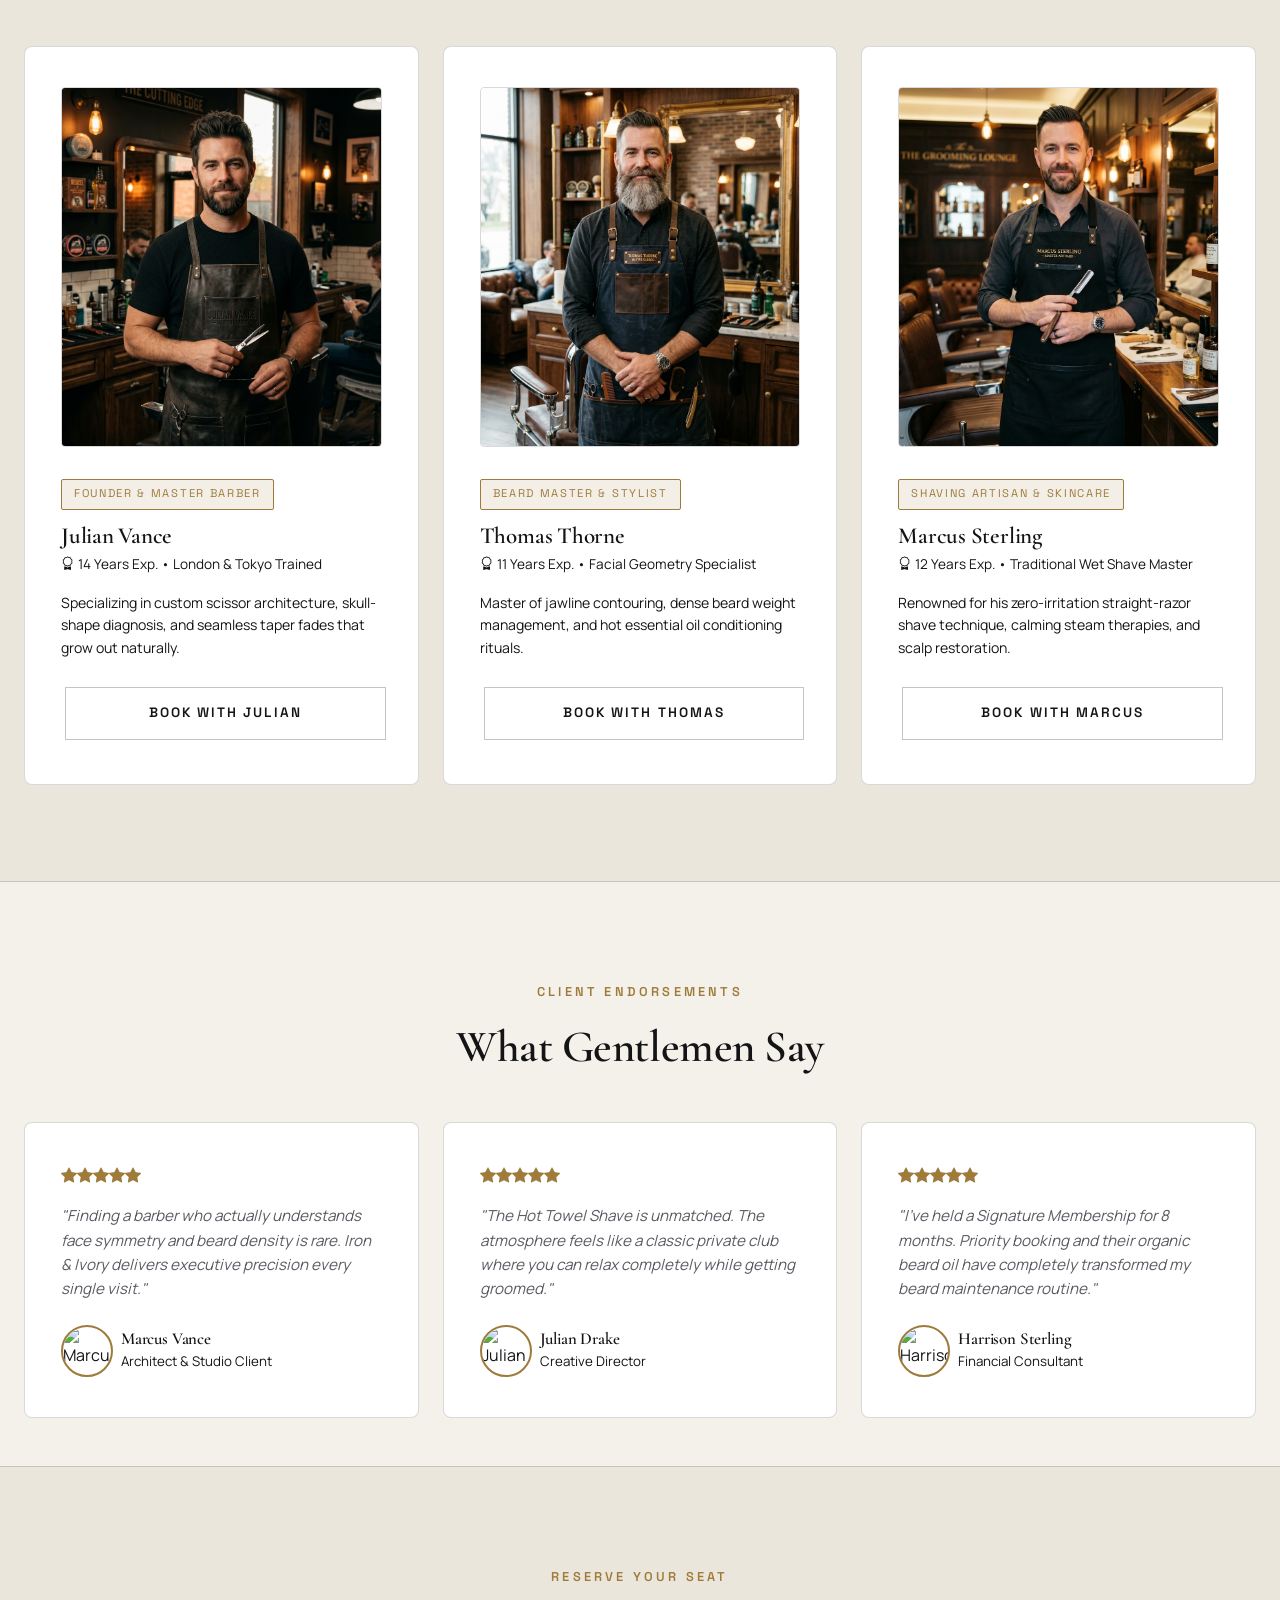
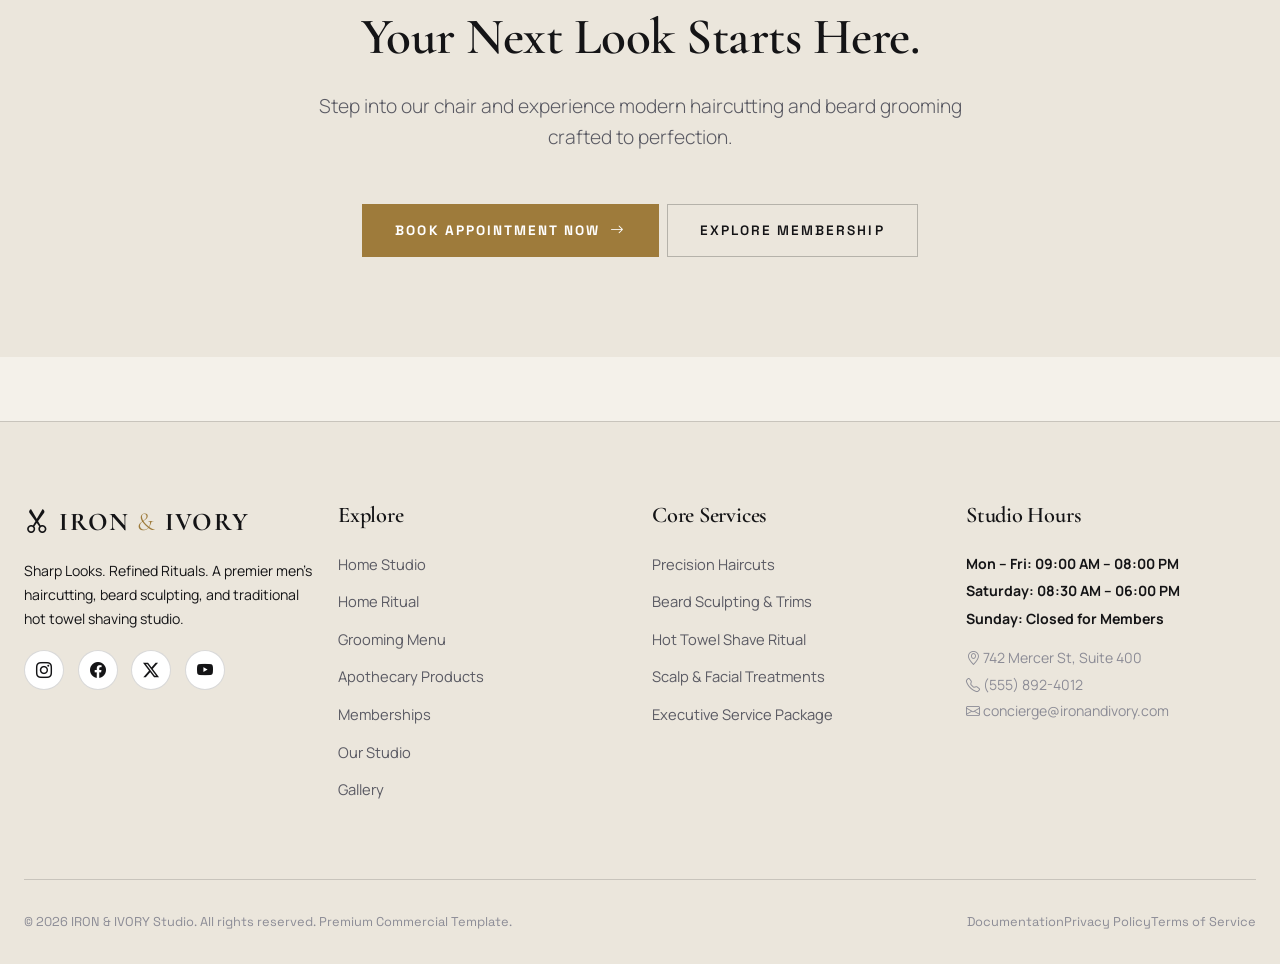
==== commit fa3a1a3a: "Your commit message" ====
--- a/index.html
+++ b/index.html
@@ -58,13 +58,13 @@
         </nav>
 
         <!-- Header Actions: Theme & RTL Toggle & Book CTA -->
-        <div class="d-flex align-items-center gap-3">
-          <button class="rtl-toggle-btn" aria-label="Toggle Layout Direction">RTL</button>
-          <button class="theme-toggle-btn" aria-label="Toggle Theme">
+        <div class="header-actions-wrapper">
+          <button class="rtl-toggle-btn" aria-label="Toggle Layout Direction" title="Toggle RTL/LTR"><i class="bi bi-text-right"></i></button>
+          <button class="theme-toggle-btn" aria-label="Toggle Theme" title="Toggle Light/Dark Mode">
             <i class="bi bi-sun-fill"></i>
           </button>
           
-          <a href="contact.html" class="btn-primary-studio d-inline-flex nav-book-btn trigger-booking-modal">
+          <a href="contact.html" class="btn-primary-studio nav-book-btn trigger-booking-modal">
             Book Appointment
           </a>
 
@@ -118,11 +118,11 @@
       </a>
       <div class="d-flex align-items-center justify-content-between text-muted mb-2" style="font-size: 0.85rem;">
         <span>Layout Direction:</span>
-        <button class="rtl-toggle-btn" aria-label="Toggle Layout Direction">RTL</button>
+        <button class="rtl-toggle-btn" aria-label="Toggle Layout Direction" title="Toggle RTL/LTR"><i class="bi bi-text-right"></i></button>
       </div>
       <div class="d-flex align-items-center justify-content-between text-muted" style="font-size: 0.85rem;">
         <span>Toggle Mode:</span>
-        <button class="theme-toggle-btn" aria-label="Toggle Theme">
+        <button class="theme-toggle-btn" aria-label="Toggle Theme" title="Toggle Light/Dark Mode">
           <i class="bi bi-sun-fill"></i>
         </button>
       </div>
@@ -315,32 +315,90 @@
   </section>
 
   <!-- =========================================================================
-       COMBINATION PACKAGES
+       WHY CHOOSE US SECTION
+       ========================================================================= -->
+  <section class="py-5" style="padding-top: 6rem !important; padding-bottom: 6rem !important; background-color: var(--bg-tertiary); border-bottom: 1px solid var(--border-color);">
+    <div class="container">
+      <div class="text-center mb-5" style="max-width: 720px; margin: 0 auto;">
+        <span class="section-label">The Studio Standard</span>
+        <h2>Why Choose Iron & Ivory</h2>
+        <p class="text-muted">Uncompromising dedication to classic barbershop rituals, surgical blade precision, and private masculine comfort.</p>
+      </div>
+
+      <div class="row g-4">
+        <div class="col-lg-4 col-md-6">
+          <div class="service-card-editorial h-100 p-4">
+            <div class="mb-3 text-gold" style="font-size: 2rem;"><i class="bi bi-award"></i></div>
+            <h3 class="h4 mb-2">Master Barber Artistry</h3>
+            <p class="text-muted" style="font-size: 0.9rem;">Every chair is helmed by barbers with over a decade of dedicated training in Japanese steel scissor work and straight-razor ergonomics.</p>
+          </div>
+        </div>
+        <div class="col-lg-4 col-md-6">
+          <div class="service-card-editorial h-100 p-4">
+            <div class="mb-3 text-gold" style="font-size: 2rem;"><i class="bi bi-shield-check"></i></div>
+            <h3 class="h4 mb-2">Hospital-Grade Sterilization</h3>
+            <p class="text-muted" style="font-size: 0.9rem;">Medical UV autoclaves and single-use German platinum razor blades guarantee the highest standards of studio hygiene and skin safety.</p>
+          </div>
+        </div>
+        <div class="col-lg-4 col-md-6">
+          <div class="service-card-editorial h-100 p-4">
+            <div class="mb-3 text-gold" style="font-size: 2rem;"><i class="bi bi-droplet"></i></div>
+            <h3 class="h4 mb-2">Organic Botanical Formulations</h3>
+            <p class="text-muted" style="font-size: 0.9rem;">All beard elixirs, tonics, and hot-towel steam infusions are batch-crafted in-house with zero sulfates, parabens, or synthetic additives.</p>
+          </div>
+        </div>
+        <div class="col-lg-4 col-md-6">
+          <div class="service-card-editorial h-100 p-4">
+            <div class="mb-3 text-gold" style="font-size: 2rem;"><i class="bi bi-person-bounding-box"></i></div>
+            <h3 class="h4 mb-2">Bespoke Diagnostic Consultations</h3>
+            <p class="text-muted" style="font-size: 0.9rem;">We diagnose your bone structure, hair growth direction, and beard density prior to making the first cut for a look tailored strictly to you.</p>
+          </div>
+        </div>
+        <div class="col-lg-4 col-md-6">
+          <div class="service-card-editorial h-100 p-4">
+            <div class="mb-3 text-gold" style="font-size: 2rem;"><i class="bi bi-cup-hot"></i></div>
+            <h3 class="h4 mb-2">Private Executive Lounge</h3>
+            <p class="text-muted" style="font-size: 0.9rem;">Enjoy single-origin espresso or curated single malt whiskies in an unhurried, leather-appointed gentlemen's club atmosphere.</p>
+          </div>
+        </div>
+        <div class="col-lg-4 col-md-6">
+          <div class="service-card-editorial h-100 p-4">
+            <div class="mb-3 text-gold" style="font-size: 2rem;"><i class="bi bi-star"></i></div>
+            <h3 class="h4 mb-2">Seamless Membership Perks</h3>
+            <p class="text-muted" style="font-size: 0.9rem;">Priority slot reservation, complimentary touch-up sessions, and quarterly product allowances for recurring patrons.</p>
+          </div>
+        </div>
+      </div>
+    </div>
+  </section>
+
+  <!-- =========================================================================
+       GROOMING PACKAGES
        ========================================================================= -->
   <section class="py-5" style="padding-top: 6rem !important;">
     <div class="container">
       <div class="text-center mb-5" style="max-width: 700px; margin: 0 auto;">
-        <span class="section-label">Curated Experience</span>
-        <h2>Haircut & Beard Combinations</h2>
-        <p class="text-muted">Combining haircut, beard sculpt, and hot towel treatments for maximum synergy and value.</p>
+        <span class="section-label">All-Inclusive Sessions</span>
+        <h2>Curated Grooming Packages</h2>
+        <p class="text-muted">Combining tailored haircutting, architectural beard sculpting, and restorative hot towel therapies into complete ritual experiences.</p>
       </div>
 
       <div class="row g-4">
-        <!-- Combo 1 -->
+        <!-- Package 1 -->
         <div class="col-lg-4">
-          <div class="service-card-editorial">
-            <div>
-              <span class="badge-gold mb-3">Popular Choice</span>
-              <h3 class="h3 mb-2">The Signature</h3>
+          <div class="service-card-editorial h-100 d-flex flex-column justify-content-between">
+            <div>
+              <span class="badge-gold mb-3">ESSENTIAL CARE</span>
+              <h3 class="h3 mb-2">The Signature Combo</h3>
               <p class="text-muted" style="font-size: 0.9rem; margin-bottom: 1.5rem;">
-                Custom Precision Haircut + Complete Beard Trim & Line-up with hot oil treatment.
+                Custom Precision Haircut + Complete Beard Trim & Line-up with hot essential oil treatment.
               </p>
 
               <ul class="list-unstyled text-muted mb-4" style="font-size: 0.9rem;">
-                <li class="mb-2"><i class="bi bi-check2 text-gold me-2" style="color: var(--accent-gold);"></i> Scalp cleansing & consultation</li>
-                <li class="mb-2"><i class="bi bi-check2 text-gold me-2" style="color: var(--accent-gold);"></i> Scissor & clipper hair styling</li>
-                <li class="mb-2"><i class="bi bi-check2 text-gold me-2" style="color: var(--accent-gold);"></i> Beard shape contouring</li>
-                <li class="mb-2"><i class="bi bi-check2 text-gold me-2" style="color: var(--accent-gold);"></i> Hot towel neck finish</li>
+                <li class="mb-2"><i class="bi bi-check2 text-gold me-2" style="color: var(--accent-gold);"></i> Scalp cleansing & hair diagnosis</li>
+                <li class="mb-2"><i class="bi bi-check2 text-gold me-2" style="color: var(--accent-gold);"></i> Precision scissor & clipper hair styling</li>
+                <li class="mb-2"><i class="bi bi-check2 text-gold me-2" style="color: var(--accent-gold);"></i> Beard shape contouring & razor line-up</li>
+                <li class="mb-2"><i class="bi bi-check2 text-gold me-2" style="color: var(--accent-gold);"></i> Eucalyptus hot towel neck finish</li>
               </ul>
             </div>
 
@@ -349,28 +407,28 @@
                 <span class="text-muted" style="font-size: 0.85rem;"><i class="bi bi-clock me-1"></i> 60 Mins</span>
                 <span class="service-price">$85</span>
               </div>
-              <a href="contact.html" class="btn-primary-studio w-100 mt-3 trigger-booking-modal" data-service="The Signature ($85)">
-                Book Combination
+              <a href="contact.html" class="btn-primary-studio w-100 mt-3 trigger-booking-modal" data-service="The Signature Combo ($85)">
+                Book Package
               </a>
             </div>
           </div>
         </div>
 
-        <!-- Combo 2 -->
+        <!-- Package 2 -->
         <div class="col-lg-4">
-          <div class="service-card-editorial" style="border-color: var(--accent-gold);">
-            <div>
-              <span class="badge-gold mb-3" style="background: var(--accent-gold); color: #000;">Executive Ritual</span>
-              <h3 class="h3 mb-2">The Executive</h3>
+          <div class="service-card-editorial h-100 d-flex flex-column justify-content-between" style="border-color: var(--accent-gold);">
+            <div>
+              <span class="badge-gold mb-3" style="background: var(--accent-gold); color: #000;">MOST POPULAR</span>
+              <h3 class="h3 mb-2">The Executive Overhaul</h3>
               <p class="text-muted" style="font-size: 0.9rem; margin-bottom: 1.5rem;">
                 Full Haircut + Beard Sculpting + Straight Razor Cheek Pass + Express Scalp Treatment.
               </p>
 
               <ul class="list-unstyled text-muted mb-4" style="font-size: 0.9rem;">
                 <li class="mb-2"><i class="bi bi-check2 text-gold me-2" style="color: var(--accent-gold);"></i> Everything in Signature package</li>
-                <li class="mb-2"><i class="bi bi-check2 text-gold me-2" style="color: var(--accent-gold);"></i> Straight razor line sharpness</li>
+                <li class="mb-2"><i class="bi bi-check2 text-gold me-2" style="color: var(--accent-gold);"></i> Straight razor line sharpness & steam</li>
                 <li class="mb-2"><i class="bi bi-check2 text-gold me-2" style="color: var(--accent-gold);"></i> Organic beard balm massage</li>
-                <li class="mb-2"><i class="bi bi-check2 text-gold me-2" style="color: var(--accent-gold);"></i> Hair styling with clay/pomade</li>
+                <li class="mb-2"><i class="bi bi-check2 text-gold me-2" style="color: var(--accent-gold);"></i> Hair styling with clay/pomade finish</li>
               </ul>
             </div>
 
@@ -379,28 +437,28 @@
                 <span class="text-muted" style="font-size: 0.85rem;"><i class="bi bi-clock me-1"></i> 75 Mins</span>
                 <span class="service-price">$110</span>
               </div>
-              <a href="contact.html" class="btn-primary-studio w-100 mt-3 trigger-booking-modal" data-service="The Executive ($110)">
-                Book Combination
+              <a href="contact.html" class="btn-primary-studio w-100 mt-3 trigger-booking-modal" data-service="The Executive Overhaul ($110)">
+                Book Package
               </a>
             </div>
           </div>
         </div>
 
-        <!-- Combo 3 -->
+        <!-- Package 3 -->
         <div class="col-lg-4">
-          <div class="service-card-editorial">
-            <div>
-              <span class="badge-gold mb-3">Ultimate Care</span>
-              <h3 class="h3 mb-2">The Ritual</h3>
+          <div class="service-card-editorial h-100 d-flex flex-column justify-content-between">
+            <div>
+              <span class="badge-gold mb-3">ROYAL TREATMENT</span>
+              <h3 class="h3 mb-2">The Ultimate Ritual</h3>
               <p class="text-muted" style="font-size: 0.9rem; margin-bottom: 1.5rem;">
                 Haircut + Full Hot Towel Shave / Beard Restoration + Deep Facial Cleansing & Scalp Massage.
               </p>
 
               <ul class="list-unstyled text-muted mb-4" style="font-size: 0.9rem;">
-                <li class="mb-2"><i class="bi bi-check2 text-gold me-2" style="color: var(--accent-gold);"></i> Complete Haircut & Styling</li>
+                <li class="mb-2"><i class="bi bi-check2 text-gold me-2" style="color: var(--accent-gold);"></i> Complete Haircut & Custom Styling</li>
                 <li class="mb-2"><i class="bi bi-check2 text-gold me-2" style="color: var(--accent-gold);"></i> Double Hot Towel Shave ritual</li>
-                <li class="mb-2"><i class="bi bi-check2 text-gold me-2" style="color: var(--accent-gold);"></i> Botanical facial steam cleanse</li>
-                <li class="mb-2"><i class="bi bi-check2 text-gold me-2" style="color: var(--accent-gold);"></i> Complimentary lounge beverage</li>
+                <li class="mb-2"><i class="bi bi-check2 text-gold me-2" style="color: var(--accent-gold);"></i> Botanical facial steam & pore cleanse</li>
+                <li class="mb-2"><i class="bi bi-check2 text-gold me-2" style="color: var(--accent-gold);"></i> Complimentary top-shelf lounge beverage</li>
               </ul>
             </div>
 
@@ -409,8 +467,8 @@
                 <span class="text-muted" style="font-size: 0.85rem;"><i class="bi bi-clock me-1"></i> 90 Mins</span>
                 <span class="service-price">$140</span>
               </div>
-              <a href="contact.html" class="btn-primary-studio w-100 mt-3 trigger-booking-modal" data-service="The Ritual ($140)">
-                Book Combination
+              <a href="contact.html" class="btn-primary-studio w-100 mt-3 trigger-booking-modal" data-service="The Ultimate Ritual ($140)">
+                Book Package
               </a>
             </div>
           </div>
@@ -494,8 +552,8 @@
         <div class="col-lg-3 col-md-6">
           <div class="product-card">
             <div class="product-thumb">
-              <span class="badge-gold" style="position: absolute; top: 12px; left: 12px;">Best Seller</span>
-              <img src="https://images.unsplash.com/photo-1626285861696-9f0bf5a49c6d?auto=format&fit=crop&w=500&q=80" alt="Signature Beard Elixir Oil">
+              <span class="badge-gold" style="position: absolute; top: 12px; left: 12px; z-index: 2;">Best Seller</span>
+              <img src="https://images.unsplash.com/photo-1526947425960-945c6e72858f?auto=format&fit=crop&w=600&q=80" alt="Signature Beard Elixir Oil">
             </div>
             <div>
               <span class="text-muted" style="font-size: 0.75rem; text-transform: uppercase; font-family: var(--font-mono);">BEARD CARE</span>
@@ -515,7 +573,7 @@
         <div class="col-lg-3 col-md-6">
           <div class="product-card">
             <div class="product-thumb">
-              <img src="https://images.unsplash.com/photo-1535585209827-a15fcdbc4c2d?auto=format&fit=crop&w=500&q=80" alt="Matte Finish Hair Clay">
+              <img src="https://images.unsplash.com/photo-1535585209827-a15fcdbc4c2d?auto=format&fit=crop&w=600&q=80" alt="Matte Finish Hair Clay">
             </div>
             <div>
               <span class="text-muted" style="font-size: 0.75rem; text-transform: uppercase; font-family: var(--font-mono);">STYLING</span>
@@ -535,7 +593,7 @@
         <div class="col-lg-3 col-md-6">
           <div class="product-card">
             <div class="product-thumb">
-              <img src="https://images.unsplash.com/photo-1556228720-195a672e8a03?auto=format&fit=crop&w=500&q=80" alt="Beard Conditioning Balm">
+              <img src="https://images.unsplash.com/photo-1556228720-195a672e8a03?auto=format&fit=crop&w=600&q=80" alt="Beard Conditioning Balm">
             </div>
             <div>
               <span class="text-muted" style="font-size: 0.75rem; text-transform: uppercase; font-family: var(--font-mono);">BEARD CARE</span>
@@ -555,7 +613,7 @@
         <div class="col-lg-3 col-md-6">
           <div class="product-card">
             <div class="product-thumb">
-              <img src="https://images.unsplash.com/photo-1617897903246-719242758050?auto=format&fit=crop&w=500&q=80" alt="Botanical Aftershave Tonic">
+              <img src="https://images.unsplash.com/photo-1617897903246-719242758050?auto=format&fit=crop&w=600&q=80" alt="Botanical Aftershave Tonic">
             </div>
             <div>
               <span class="text-muted" style="font-size: 0.75rem; text-transform: uppercase; font-family: var(--font-mono);">SHAVING</span>
@@ -575,9 +633,83 @@
   </section>
 
   <!-- =========================================================================
+       BEFORE & AFTER / STYLE GALLERY
+       ========================================================================= -->
+  <section class="py-5" style="background-color: var(--bg-secondary); border-top: 1px solid var(--border-color); border-bottom: 1px solid var(--border-color);">
+    <div class="container py-4">
+      <div class="d-flex justify-content-between align-items-end mb-5 flex-wrap gap-3">
+        <div>
+          <span class="section-label">Real Transformations</span>
+          <h2>Before & After / Style Gallery</h2>
+          <p class="text-muted mb-0">Witness the structural definition, razor sharpness, and volume balance created in our chairs.</p>
+        </div>
+        <a href="gallery.html" class="btn-outline-studio" style="padding: 0.6rem 1.5rem; font-size: 0.75rem;">
+          View Full Archive <i class="bi bi-arrow-right"></i>
+        </a>
+      </div>
+
+      <div class="row g-4">
+        <!-- Transformation 1 -->
+        <div class="col-lg-4 col-md-6">
+          <div class="service-card-editorial h-100">
+            <div class="service-img-wrapper" style="height: 280px;">
+              <img src="https://images.unsplash.com/photo-1585747860715-2ba37e788b70?auto=format&fit=crop&w=800&q=80" alt="Executive Taper Fade & Beard Sculpt Transformation">
+            </div>
+            <span class="badge-gold">TRANSFORMATION 01</span>
+            <h3 class="h4 mb-2">Executive Low Taper & Beard Blend</h3>
+            <p class="text-gold font-monospace mb-2" style="font-size: 0.82rem;"><i class="bi bi-scissors me-1"></i> Master Julian Vance</p>
+            <p class="text-muted mb-3" style="font-size: 0.88rem;">
+              Corrected overgrown neckline bulk into an architectural taper fade with crisp straight-razor cheek alignment and organic balm finish.
+            </p>
+            <a href="gallery.html" class="btn-outline-studio w-100 text-center" style="padding: 0.45rem 1rem; font-size: 0.72rem;">
+              Inspect Cut Details
+            </a>
+          </div>
+        </div>
+
+        <!-- Transformation 2 -->
+        <div class="col-lg-4 col-md-6">
+          <div class="service-card-editorial h-100">
+            <div class="service-img-wrapper" style="height: 280px;">
+              <img src="https://images.unsplash.com/photo-1621605815971-fbc98d665033?auto=format&fit=crop&w=800&q=80" alt="Full Beard Geometric Reshape Transformation">
+            </div>
+            <span class="badge-gold">TRANSFORMATION 02</span>
+            <h3 class="h4 mb-2">Jawline Geometry & Beard Contouring</h3>
+            <p class="text-gold font-monospace mb-2" style="font-size: 0.82rem;"><i class="bi bi-scissors me-1"></i> Master Thomas Thorne</p>
+            <p class="text-muted mb-3" style="font-size: 0.88rem;">
+              Reshaped patchy, uneven growth into a masculine chiseled silhouette, complemented by hot eucalyptus oil deep conditioning.
+            </p>
+            <a href="gallery.html" class="btn-outline-studio w-100 text-center" style="padding: 0.45rem 1rem; font-size: 0.72rem;">
+              Inspect Cut Details
+            </a>
+          </div>
+        </div>
+
+        <!-- Transformation 3 -->
+        <div class="col-lg-4 col-md-12">
+          <div class="service-card-editorial h-100">
+            <div class="service-img-wrapper" style="height: 280px;">
+              <img src="https://images.unsplash.com/photo-1599351431202-1e0f0137899a?auto=format&fit=crop&w=800&q=80" alt="Hot Towel Straight Razor Transformation">
+            </div>
+            <span class="badge-gold">TRANSFORMATION 03</span>
+            <h3 class="h4 mb-2">Textured Pompadour & Razor Shave</h3>
+            <p class="text-gold font-monospace mb-2" style="font-size: 0.82rem;"><i class="bi bi-scissors me-1"></i> Master Marcus Sterling</p>
+            <p class="text-muted mb-3" style="font-size: 0.88rem;">
+              Scissor shear-textured pompadour paired with a double hot towel straight-razor shave for effortless everyday maintenance.
+            </p>
+            <a href="gallery.html" class="btn-outline-studio w-100 text-center" style="padding: 0.45rem 1rem; font-size: 0.72rem;">
+              Inspect Cut Details
+            </a>
+          </div>
+        </div>
+      </div>
+    </div>
+  </section>
+
+  <!-- =========================================================================
        MEMBERSHIP PREVIEW
        ========================================================================= -->
-  <section class="py-5" style="background-color: var(--bg-secondary); border-top: 1px solid var(--border-color); border-bottom: 1px solid var(--border-color);">
+  <section class="py-5" style="border-bottom: 1px solid var(--border-color);">
     <div class="container py-4">
       <div class="row align-items-center g-5">
         <div class="col-lg-6">
@@ -620,6 +752,75 @@
 
             <a href="membership.html" class="btn-outline-studio w-100 mt-3 text-center">
               View All 3 Tiers
+            </a>
+          </div>
+        </div>
+      </div>
+    </div>
+  </section>
+
+  <!-- =========================================================================
+       OUR GROOMING EXPERTS / BARBERS SECTION
+       ========================================================================= -->
+  <section class="py-5" style="padding-top: 6rem !important; padding-bottom: 6rem !important; background-color: var(--bg-secondary); border-bottom: 1px solid var(--border-color);">
+    <div class="container">
+      <div class="text-center mb-5" style="max-width: 650px; margin: 0 auto;">
+        <span class="section-label">Master Artisans</span>
+        <h2>Our Grooming Experts & Barbers</h2>
+        <p class="text-muted">Meet the certified craftsmen dedicated to delivering precision, style architecture, and timeless relaxation.</p>
+      </div>
+
+      <div class="row g-4">
+        <!-- Barber 1 -->
+        <div class="col-lg-4 col-md-6">
+          <div class="service-card-editorial h-100">
+            <div class="service-img-wrapper" style="height: 360px;">
+              <img src="assets/images/barbers/julian-vance.jpg" alt="Master Barber Julian Vance">
+            </div>
+            <span class="badge-gold">FOUNDER & MASTER BARBER</span>
+            <h3 class="h4 mb-1">Julian Vance</h3>
+            <p class="text-gold font-monospace mb-3" style="font-size: 0.85rem;"><i class="bi bi-award me-1"></i> 14 Years Exp. • London & Tokyo Trained</p>
+            <p class="text-muted mb-4" style="font-size: 0.88rem;">
+              Specializing in custom scissor architecture, skull-shape diagnosis, and seamless taper fades that grow out naturally.
+            </p>
+            <a href="contact.html" class="btn-outline-studio w-100 text-center trigger-booking-modal" data-service="Julian Vance — Master Cut ($55)">
+              Book With Julian
+            </a>
+          </div>
+        </div>
+
+        <!-- Barber 2 -->
+        <div class="col-lg-4 col-md-6">
+          <div class="service-card-editorial h-100">
+            <div class="service-img-wrapper" style="height: 360px;">
+              <img src="assets/images/barbers/thomas-thorne.jpg" alt="Beard Sculpt Specialist Thomas Thorne">
+            </div>
+            <span class="badge-gold">BEARD MASTER & STYLIST</span>
+            <h3 class="h4 mb-1">Thomas Thorne</h3>
+            <p class="text-gold font-monospace mb-3" style="font-size: 0.85rem;"><i class="bi bi-award me-1"></i> 11 Years Exp. • Facial Geometry Specialist</p>
+            <p class="text-muted mb-4" style="font-size: 0.88rem;">
+              Master of jawline contouring, dense beard weight management, and hot essential oil conditioning rituals.
+            </p>
+            <a href="contact.html" class="btn-outline-studio w-100 text-center trigger-booking-modal" data-service="Thomas Thorne — Beard Sculpt ($45)">
+              Book With Thomas
+            </a>
+          </div>
+        </div>
+
+        <!-- Barber 3 -->
+        <div class="col-lg-4 col-md-12">
+          <div class="service-card-editorial h-100">
+            <div class="service-img-wrapper" style="height: 360px;">
+              <img src="assets/images/barbers/marcus-sterling.jpg" alt="Shaving Master Marcus Sterling">
+            </div>
+            <span class="badge-gold">SHAVING ARTISAN & SKINCARE</span>
+            <h3 class="h4 mb-1">Marcus Sterling</h3>
+            <p class="text-gold font-monospace mb-3" style="font-size: 0.85rem;"><i class="bi bi-award me-1"></i> 12 Years Exp. • Traditional Wet Shave Master</p>
+            <p class="text-muted mb-4" style="font-size: 0.88rem;">
+              Renowned for his zero-irritation straight-razor shave technique, calming steam therapies, and scalp restoration.
+            </p>
+            <a href="contact.html" class="btn-outline-studio w-100 text-center trigger-booking-modal" data-service="Marcus Sterling — Hot Towel Shave ($60)">
+              Book With Marcus
             </a>
           </div>
         </div>
--- a/assets/css/style.css
+++ b/assets/css/style.css
@@ -278,7 +278,10 @@
   padding: 0.35rem 0.75rem;
   border: 1px solid var(--accent-gold);
   border-radius: 2px;
-  display: inline-block;
+  display: inline-flex;
+  width: fit-content;
+  max-width: max-content;
+  align-self: flex-start;
   margin-top: 0.5rem;
   margin-bottom: 0.85rem;
 }
@@ -395,21 +398,19 @@
   color: var(--text-primary);
   width: 40px;
   height: 40px;
-  border-radius: 50%;
+  border-radius: var(--radius-sm, 4px);
   display: inline-flex;
   align-items: center;
   justify-content: center;
   cursor: pointer;
   transition: all var(--transition-fast);
   font-family: var(--font-mono);
-  font-size: 0.72rem;
-  font-weight: 700;
-  letter-spacing: 0.05em;
+  font-size: 1.05rem;
   padding: 0;
   line-height: 1;
-  text-transform: uppercase;
   flex-shrink: 0;
-  margin: 0 4px !important;
+  margin: 0 !important;
+  box-sizing: border-box;
 }
 
 .theme-toggle-btn:hover,
@@ -424,17 +425,38 @@
   display: inline-flex !important;
   align-items: center;
   justify-content: center;
-  padding: 0.45rem 1rem !important;
+  height: 40px !important;
+  padding: 0 1.25rem !important;
   font-size: 0.78rem !important;
+  font-family: var(--font-mono);
+  font-weight: 700;
+  letter-spacing: 0.12em;
+  text-transform: uppercase;
+  border-radius: var(--radius-sm, 4px) !important;
   white-space: nowrap !important;
   flex-shrink: 0;
   width: auto !important;
+  margin: 0 !important;
+  line-height: 1 !important;
+  box-sizing: border-box;
+}
+
+.header-actions-wrapper {
+  display: flex;
+  align-items: center;
+  gap: 0.75rem;
 }
 
 @media (max-width: 575px) {
   .nav-book-btn {
-    padding: 0.35rem 0.65rem !important;
+    padding: 0 0.85rem !important;
     font-size: 0.72rem !important;
+    height: 38px !important;
+  }
+  .theme-toggle-btn,
+  .rtl-toggle-btn {
+    width: 38px;
+    height: 38px;
   }
 }
 
@@ -568,6 +590,9 @@
   align-items: center;
   padding-top: 6rem;
   background-color: var(--bg-primary);
+  background-image: url('https://images.unsplash.com/photo-1503951914875-452162b0f3f1?auto=format&fit=crop&w=1920&q=80');
+  background-size: cover;
+  background-position: center;
   overflow: hidden;
 }
 
@@ -576,8 +601,8 @@
   top: 0; left: 0; width: 100%; height: 100%;
   background-size: cover;
   background-position: center;
-  opacity: 0.35;
-  filter: contrast(1.1) grayscale(0.2);
+  opacity: 0.42;
+  filter: contrast(1.15) brightness(0.85);
 }
 
 .hero-gradient-mask {
@@ -811,21 +836,27 @@
 }
 
 .product-thumb {
-  height: 260px;
+  height: 250px;
+  width: 100%;
   display: flex;
   align-items: center;
   justify-content: center;
   background-color: var(--bg-secondary);
   margin-bottom: 1.2rem;
-  padding: 1rem;
+  padding: 0;
+  border-radius: var(--radius-sm, 4px);
   position: relative;
   overflow: hidden;
+  border: 1px solid var(--border-color);
 }
 
 .product-thumb img {
-  max-height: 220px;
-  object-fit: contain;
+  width: 100%;
+  height: 100%;
+  max-height: 250px;
+  object-fit: cover;
   transition: transform var(--transition-normal);
+  display: block;
 }
 
 .product-card:hover .product-thumb img {
@@ -966,6 +997,7 @@
   display: flex;
   flex-direction: column;
   justify-content: flex-end;
+  align-items: flex-start !important;
   padding: 1.5rem;
   opacity: 0;
   transition: opacity var(--transition-normal);
@@ -1004,9 +1036,40 @@
 
 .gallery-overlay .badge-gold,
 html[data-theme="light"] .gallery-overlay .badge-gold {
+  display: inline-flex !important;
+  align-self: flex-start !important;
+  width: auto !important;
+  width: fit-content !important;
+  max-width: max-content !important;
   color: #F4F2ED !important;
   background: rgba(197, 160, 89, 0.35) !important;
   border: 1px solid var(--accent-gold) !important;
+  font-size: 0.65rem !important;
+  padding: 0.2rem 0.55rem !important;
+  letter-spacing: 0.12em !important;
+  margin-top: 0 !important;
+  margin-bottom: 0.45rem !important;
+  border-radius: 2px !important;
+  white-space: nowrap !important;
+}
+
+.gallery-overlay .gallery-cta-action {
+  display: inline-flex;
+  align-items: center;
+  gap: 0.35rem;
+  font-family: var(--font-mono);
+  font-size: 0.72rem;
+  font-weight: 600;
+  color: var(--accent-gold) !important;
+  text-transform: uppercase;
+  letter-spacing: 0.08em;
+  margin-top: 0.5rem;
+  transition: all var(--transition-fast);
+}
+
+.gallery-overlay .gallery-cta-action:hover {
+  color: #FFFFFF !important;
+  transform: translateX(3px);
 }
 
 .gallery-grid-item:hover .gallery-overlay {
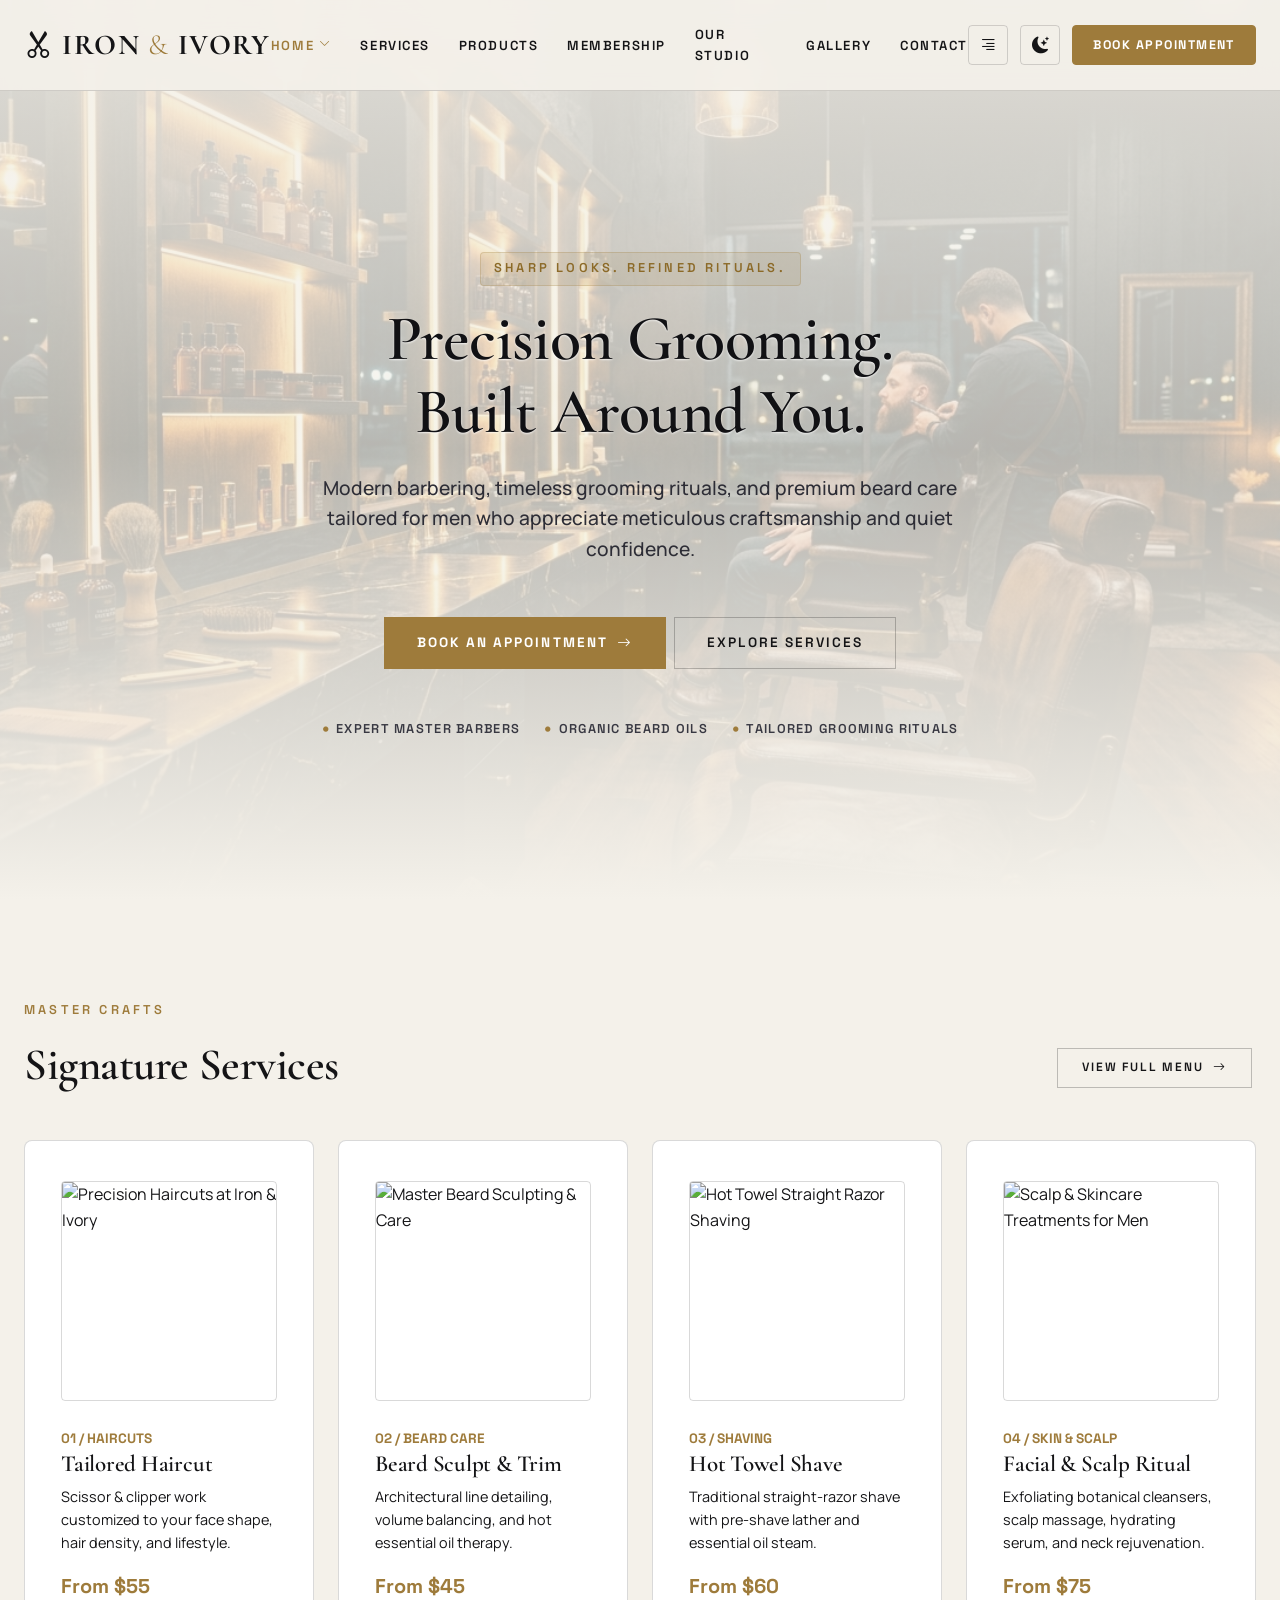
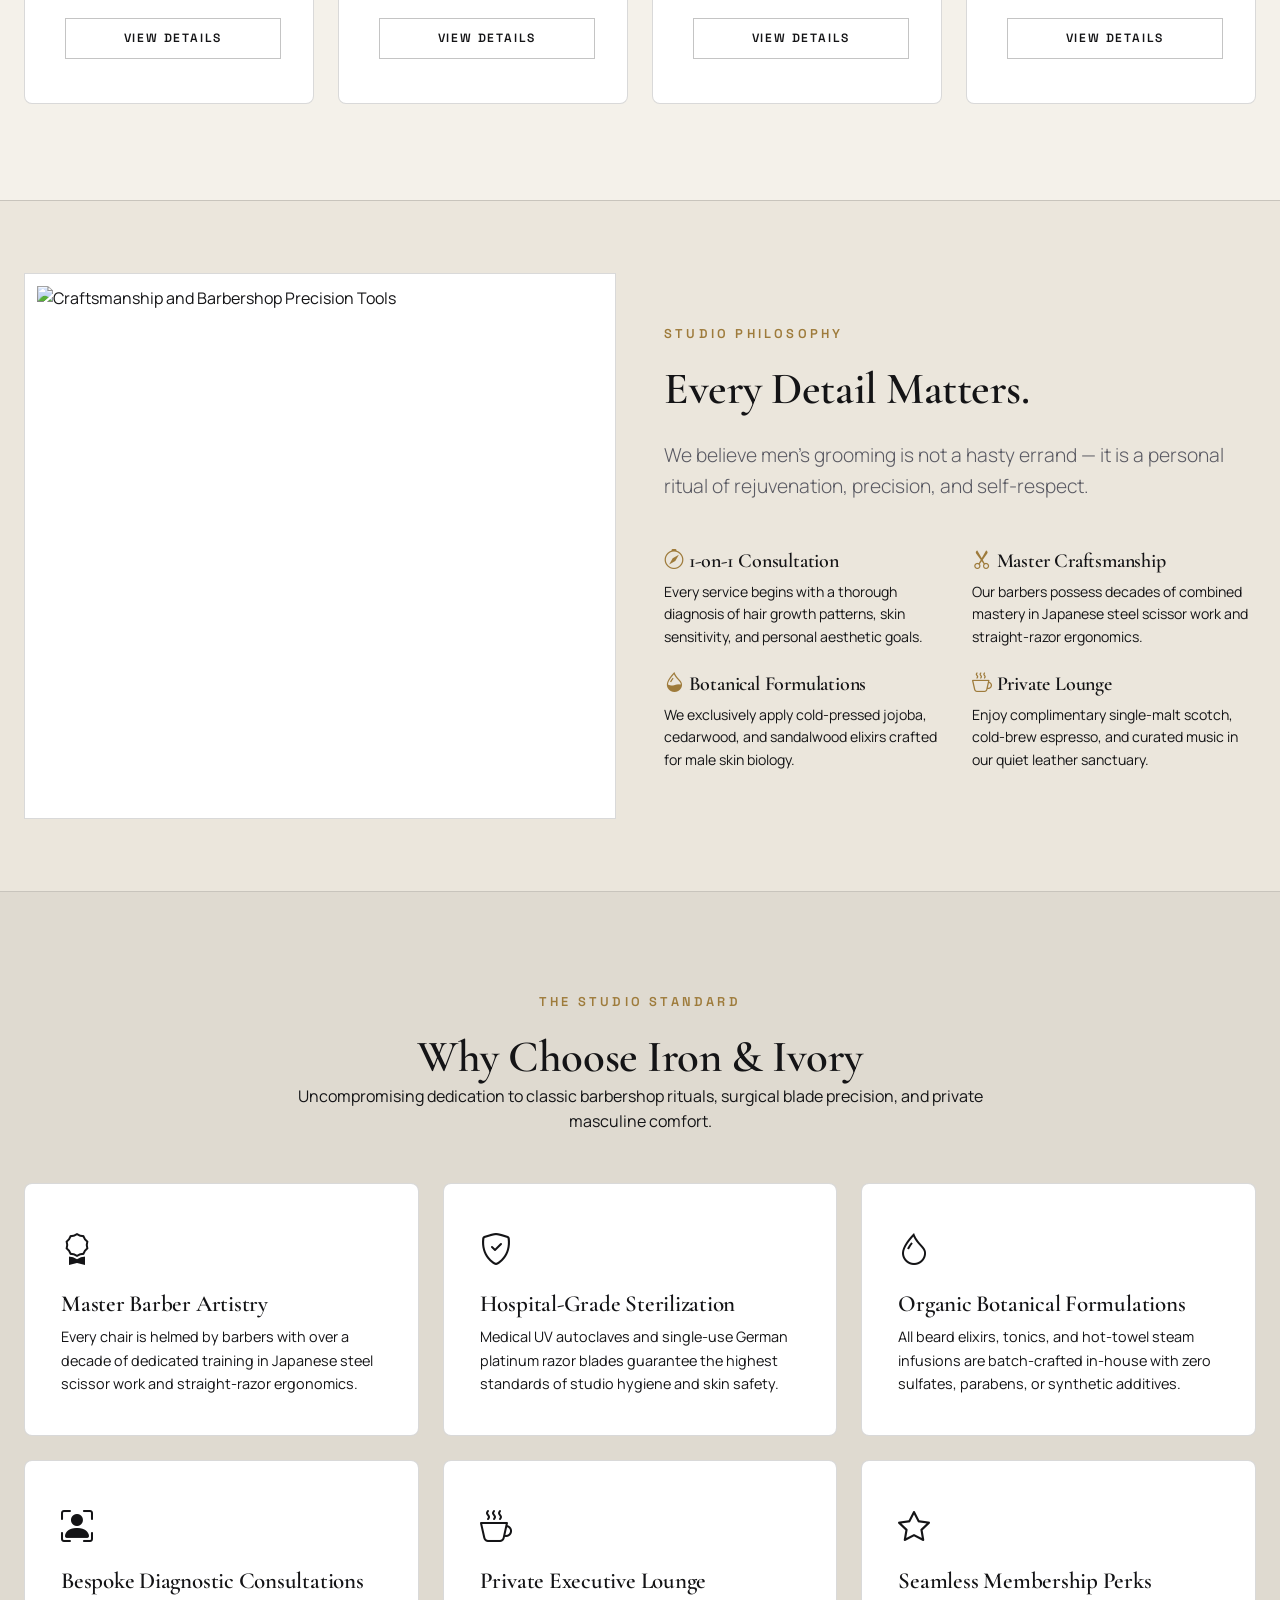
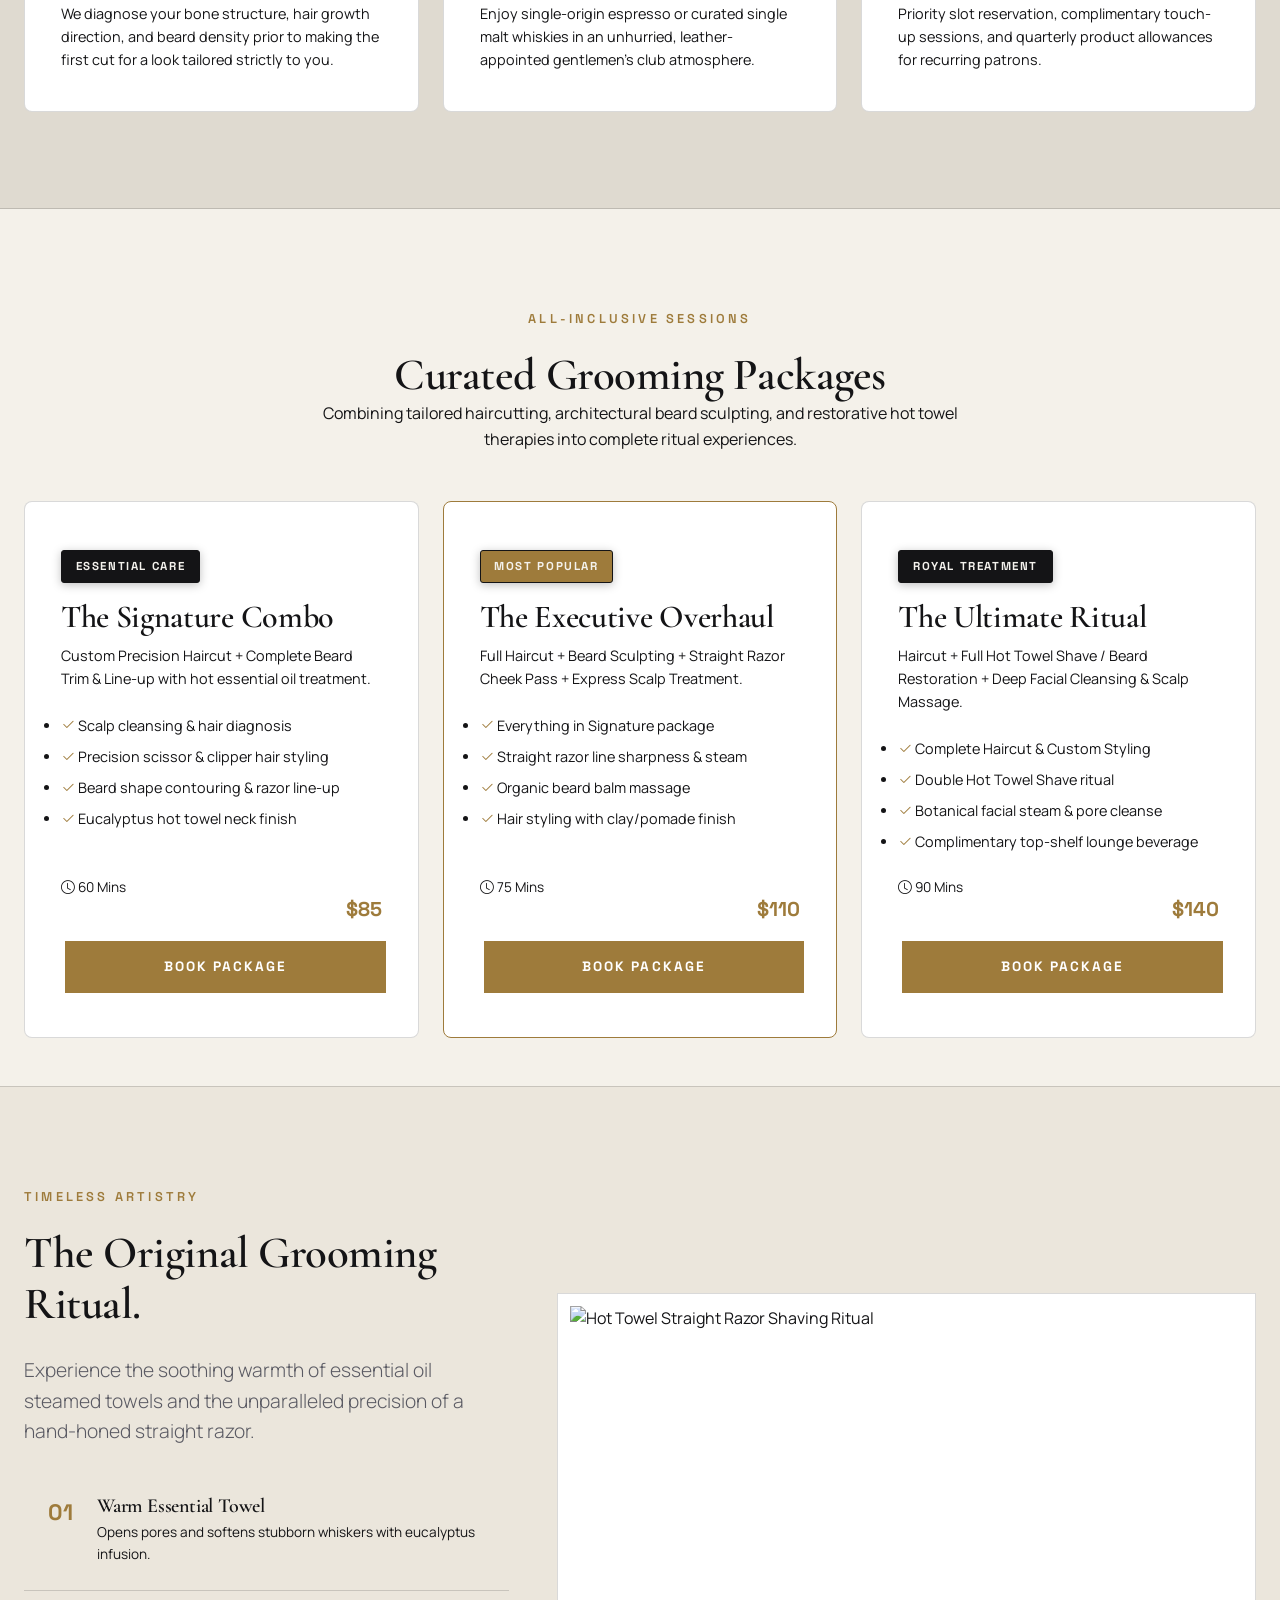
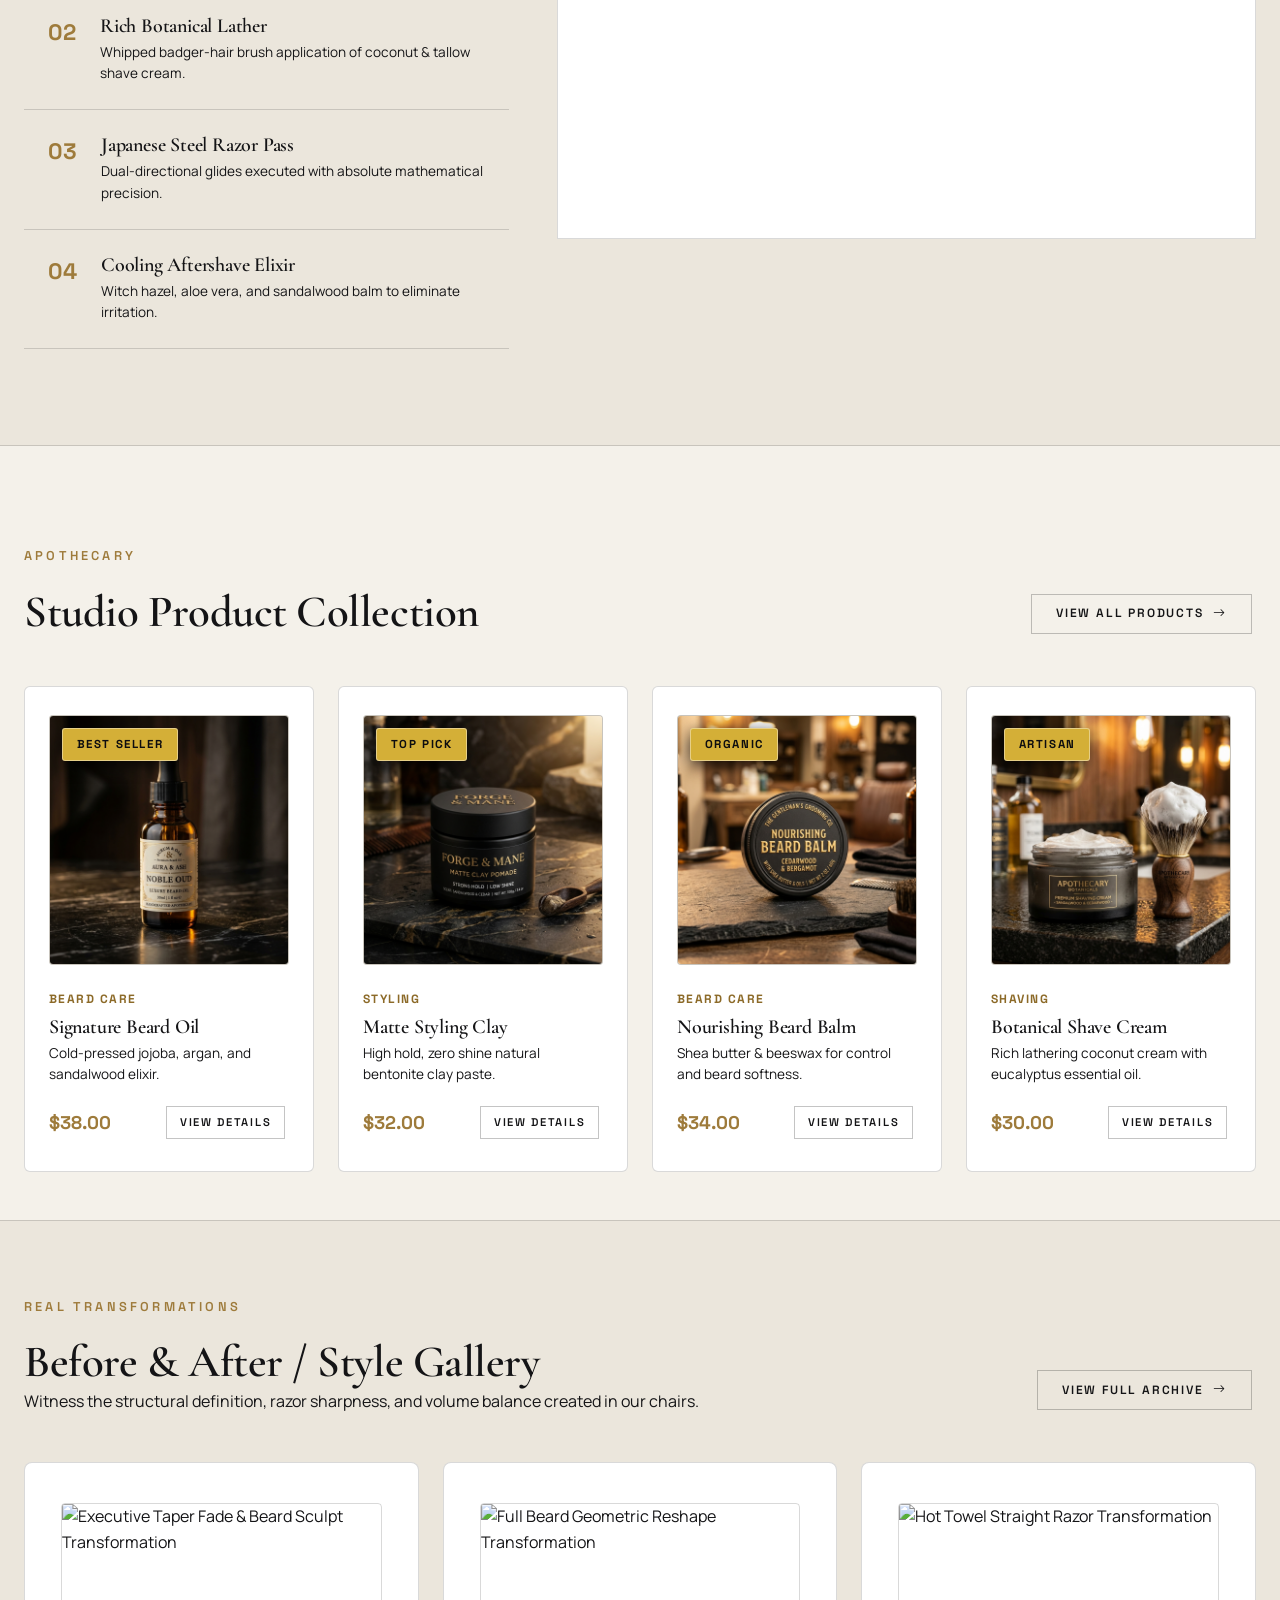
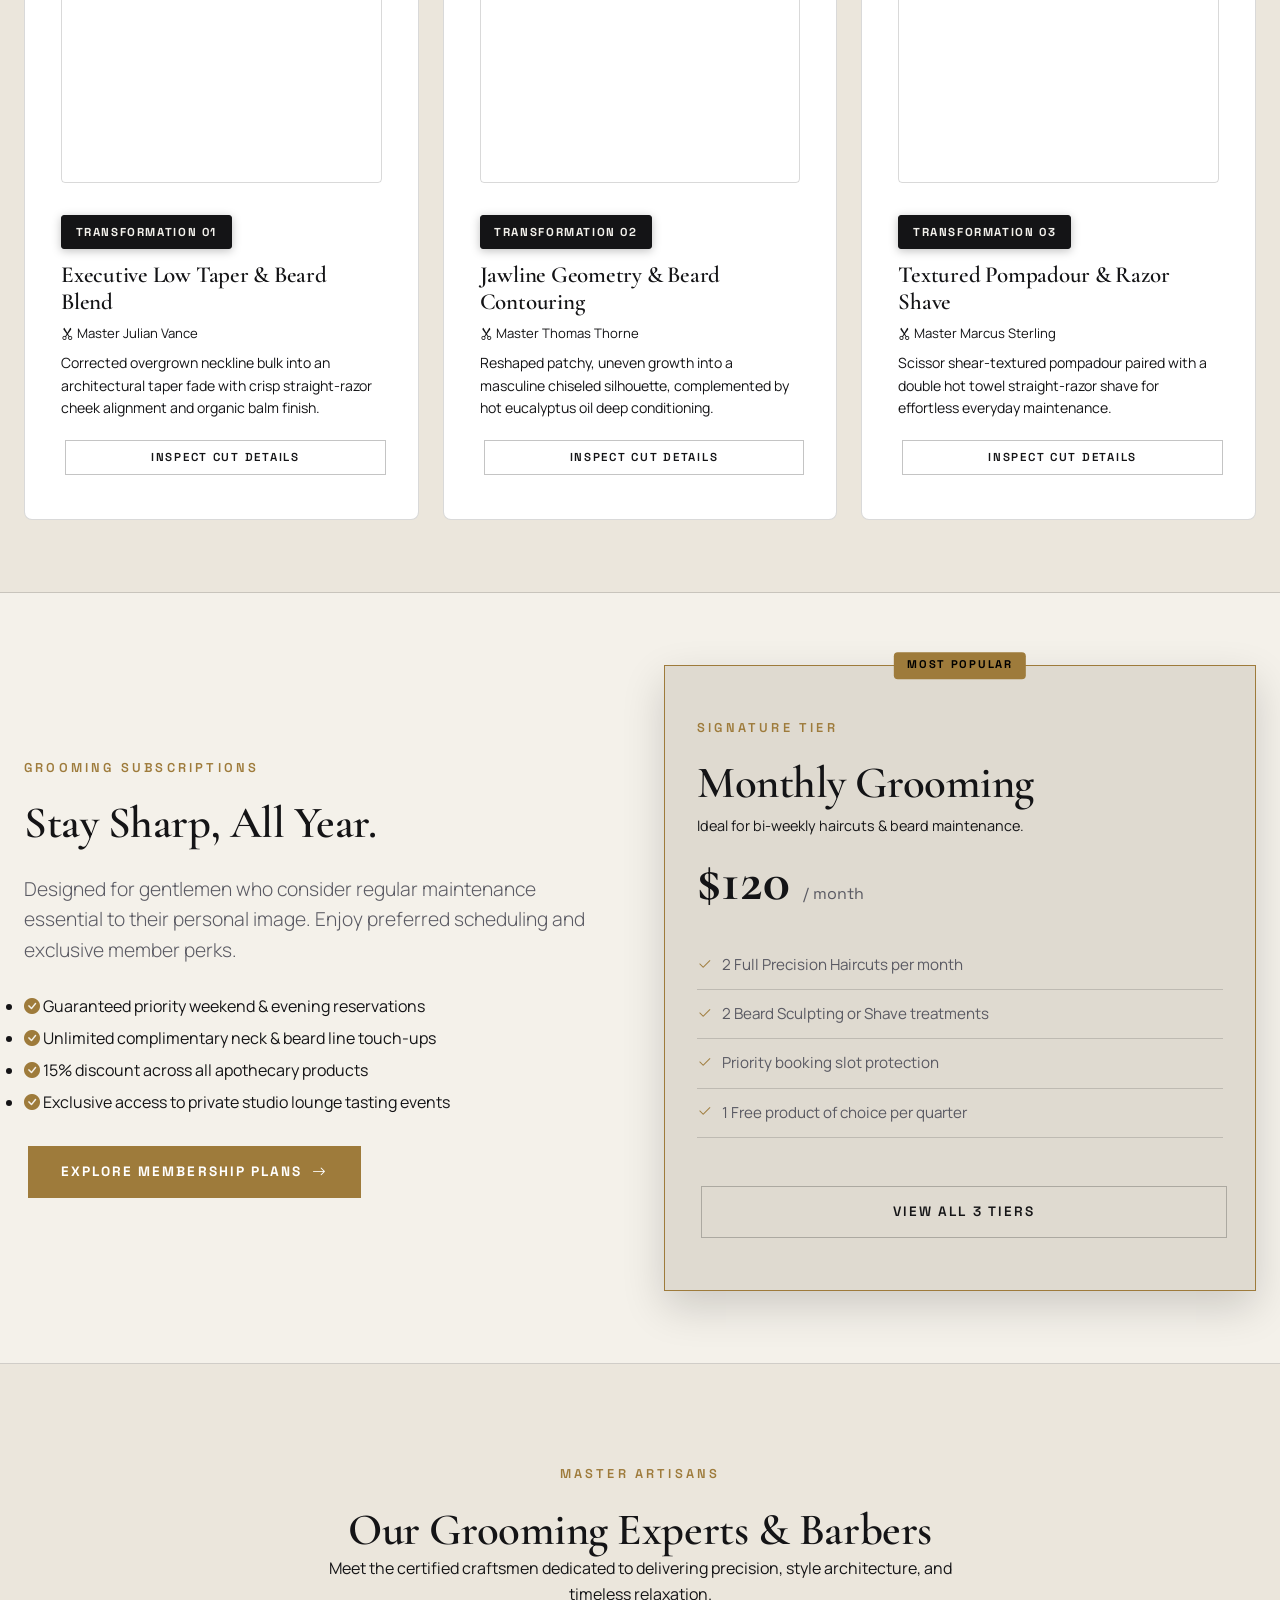
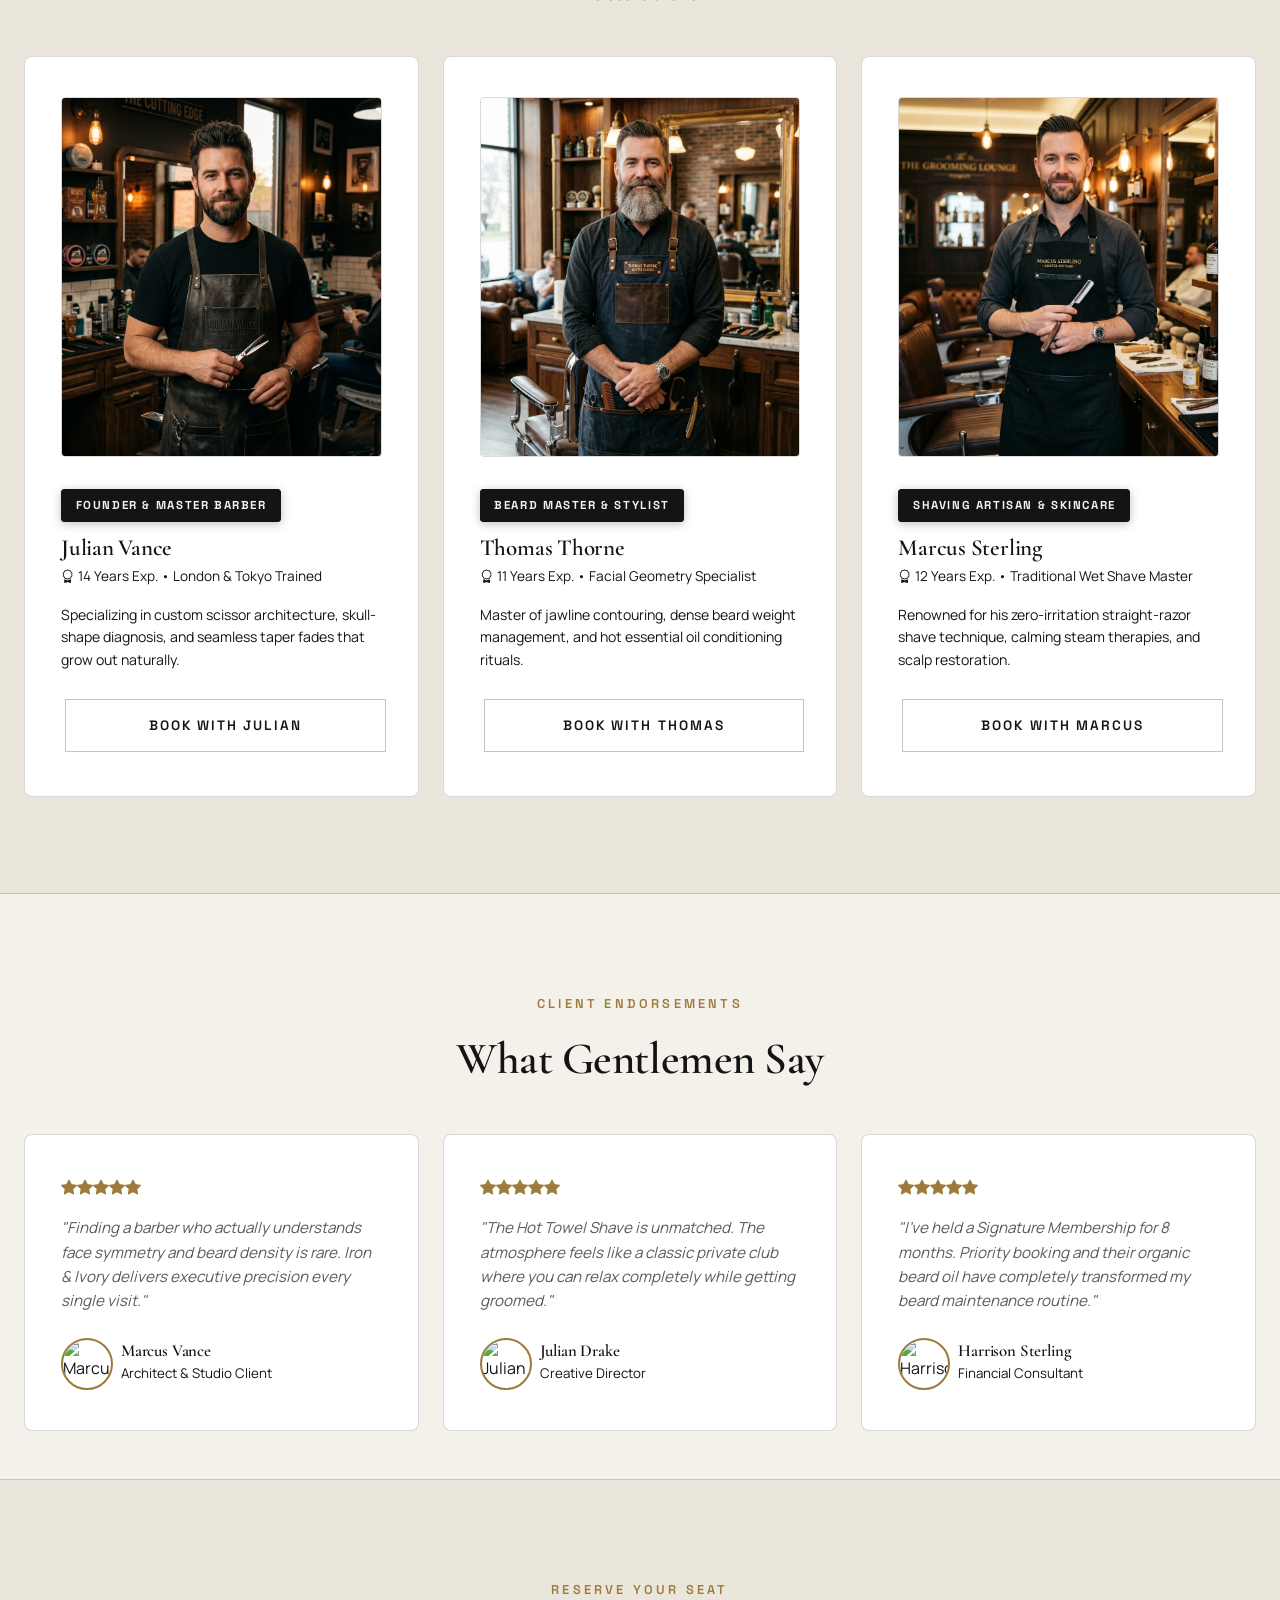
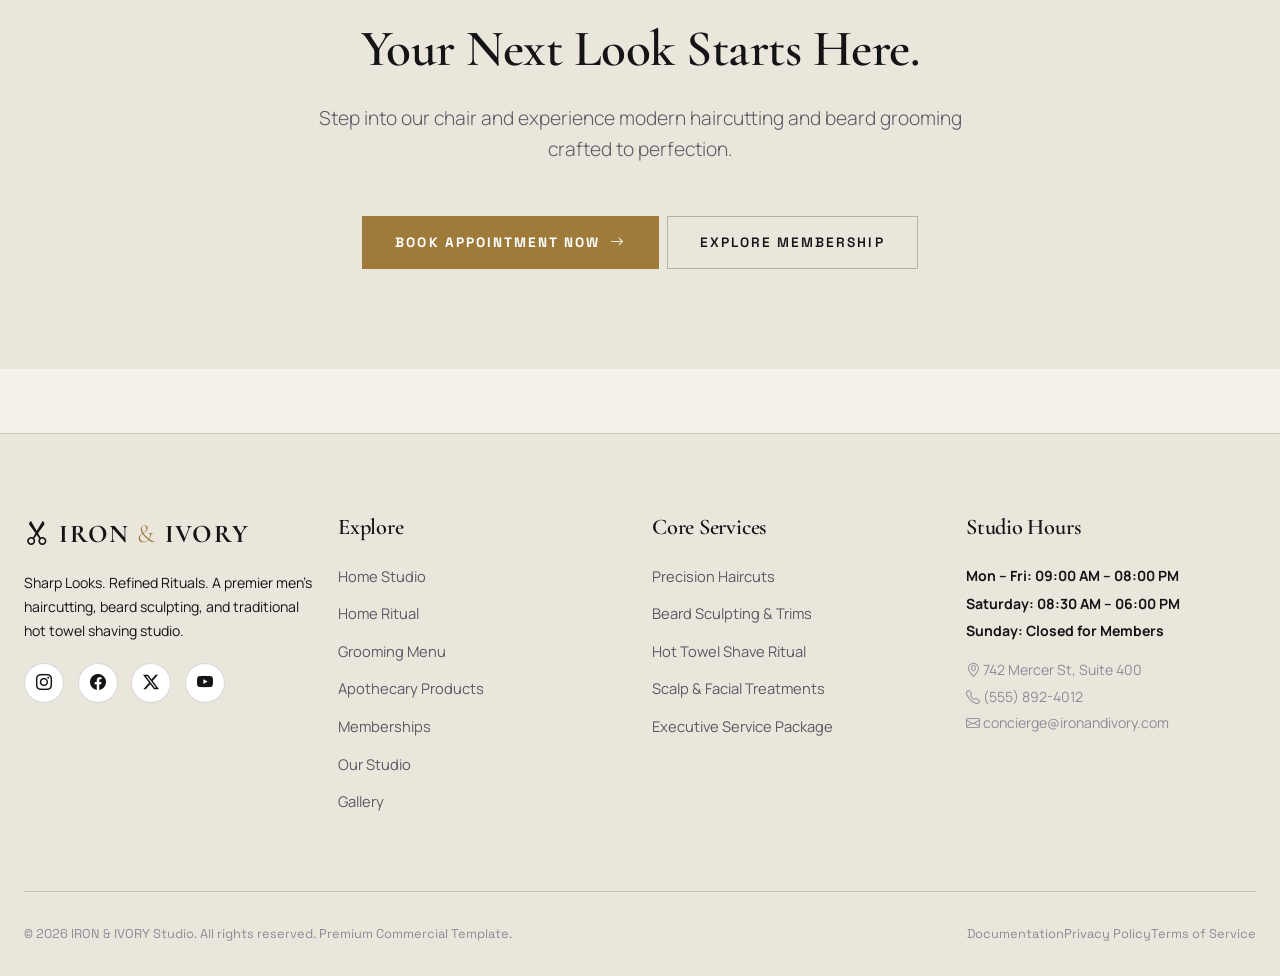
==== commit 84d6209c: "Your commit message" ====
--- a/index.html
+++ b/index.html
@@ -133,7 +133,7 @@
        HERO SECTION — CINEMATIC GROOMING
        ========================================================================= -->
   <section class="hero-cinematic">
-    <div class="hero-bg-overlay" style="background-image: url('https://images.unsplash.com/photo-1503951914875-452162b0f3f1?auto=format&fit=crop&w=1920&q=80');"></div>
+    <div class="hero-bg-overlay" style="background-image: url('assets/images/hero-bg.jpg');"></div>
     <div class="hero-gradient-mask"></div>
 
     <div class="container hero-content text-center">
@@ -552,11 +552,11 @@
         <div class="col-lg-3 col-md-6">
           <div class="product-card">
             <div class="product-thumb">
-              <span class="badge-gold" style="position: absolute; top: 12px; left: 12px; z-index: 2;">Best Seller</span>
-              <img src="https://images.unsplash.com/photo-1526947425960-945c6e72858f?auto=format&fit=crop&w=600&q=80" alt="Signature Beard Elixir Oil">
-            </div>
-            <div>
-              <span class="text-muted" style="font-size: 0.75rem; text-transform: uppercase; font-family: var(--font-mono);">BEARD CARE</span>
+              <span class="badge-gold">Best Seller</span>
+              <img src="assets/images/products/signature-beard-oil.jpg" alt="Signature Beard Elixir Oil">
+            </div>
+            <div>
+              <span class="product-category-tag">BEARD CARE</span>
               <h4 class="h5 mb-1"><a href="product-details.html">Signature Beard Oil</a></h4>
               <p class="text-muted mb-3" style="font-size: 0.85rem;">Cold-pressed jojoba, argan, and sandalwood elixir.</p>
             </div>
@@ -573,10 +573,11 @@
         <div class="col-lg-3 col-md-6">
           <div class="product-card">
             <div class="product-thumb">
-              <img src="https://images.unsplash.com/photo-1535585209827-a15fcdbc4c2d?auto=format&fit=crop&w=600&q=80" alt="Matte Finish Hair Clay">
-            </div>
-            <div>
-              <span class="text-muted" style="font-size: 0.75rem; text-transform: uppercase; font-family: var(--font-mono);">STYLING</span>
+              <span class="badge-gold">Top Pick</span>
+              <img src="assets/images/products/matte-styling-clay.jpg" alt="Matte Finish Hair Clay">
+            </div>
+            <div>
+              <span class="product-category-tag">STYLING</span>
               <h4 class="h5 mb-1"><a href="product-details.html">Matte Styling Clay</a></h4>
               <p class="text-muted mb-3" style="font-size: 0.85rem;">High hold, zero shine natural bentonite clay paste.</p>
             </div>
@@ -593,10 +594,11 @@
         <div class="col-lg-3 col-md-6">
           <div class="product-card">
             <div class="product-thumb">
-              <img src="https://images.unsplash.com/photo-1556228720-195a672e8a03?auto=format&fit=crop&w=600&q=80" alt="Beard Conditioning Balm">
-            </div>
-            <div>
-              <span class="text-muted" style="font-size: 0.75rem; text-transform: uppercase; font-family: var(--font-mono);">BEARD CARE</span>
+              <span class="badge-gold">Organic</span>
+              <img src="assets/images/products/nourishing-beard-balm.jpg" alt="Beard Conditioning Balm">
+            </div>
+            <div>
+              <span class="product-category-tag">BEARD CARE</span>
               <h4 class="h5 mb-1"><a href="product-details.html">Nourishing Beard Balm</a></h4>
               <p class="text-muted mb-3" style="font-size: 0.85rem;">Shea butter & beeswax for control and beard softness.</p>
             </div>
@@ -613,15 +615,16 @@
         <div class="col-lg-3 col-md-6">
           <div class="product-card">
             <div class="product-thumb">
-              <img src="https://images.unsplash.com/photo-1617897903246-719242758050?auto=format&fit=crop&w=600&q=80" alt="Botanical Aftershave Tonic">
-            </div>
-            <div>
-              <span class="text-muted" style="font-size: 0.75rem; text-transform: uppercase; font-family: var(--font-mono);">SHAVING</span>
-              <h4 class="h5 mb-1"><a href="product-details.html">Calming Aftershave Splash</a></h4>
-              <p class="text-muted mb-3" style="font-size: 0.85rem;">Witch hazel & cedarwood anti-burn toning elixir.</p>
+              <span class="badge-gold">Artisan</span>
+              <img src="assets/images/products/botanical-shave-cream.jpg" alt="Botanical Shaving Cream">
+            </div>
+            <div>
+              <span class="product-category-tag">SHAVING</span>
+              <h4 class="h5 mb-1"><a href="product-details.html">Botanical Shave Cream</a></h4>
+              <p class="text-muted mb-3" style="font-size: 0.85rem;">Rich lathering coconut cream with eucalyptus essential oil.</p>
             </div>
             <div class="d-flex align-items-center justify-content-between pt-2 border-top" style="border-color: var(--border-color) !important;">
-              <span class="product-price">$29.00</span>
+              <span class="product-price">$30.00</span>
               <a href="product-details.html" class="btn-outline-studio" style="padding: 0.4rem 0.8rem; font-size: 0.7rem;">
                 View Details
               </a>
--- a/assets/css/style.css
+++ b/assets/css/style.css
@@ -270,20 +270,59 @@
 
 .badge-gold {
   font-family: var(--font-mono);
-  font-size: 0.7rem;
+  font-size: 0.72rem;
+  font-weight: 800;
   text-transform: uppercase;
-  letter-spacing: 0.15em;
-  background: var(--accent-soft);
-  color: var(--accent-gold);
-  padding: 0.35rem 0.75rem;
-  border: 1px solid var(--accent-gold);
-  border-radius: 2px;
+  letter-spacing: 0.14em;
+  background-color: var(--accent-brass);
+  color: #0D0D0F !important;
+  padding: 0.4rem 0.85rem;
+  border: 1px solid #E5C175;
+  border-radius: 3px;
   display: inline-flex;
+  align-items: center;
   width: fit-content;
   max-width: max-content;
   align-self: flex-start;
   margin-top: 0.5rem;
   margin-bottom: 0.85rem;
+  box-shadow: 0 4px 14px rgba(0, 0, 0, 0.6);
+  text-shadow: none;
+}
+
+[data-theme="light"] .badge-gold {
+  background-color: #141416;
+  color: #F4F2ED !important;
+  border-color: #141416;
+  box-shadow: 0 2px 10px rgba(0, 0, 0, 0.25);
+}
+
+.product-thumb .badge-gold {
+  position: absolute;
+  top: 12px;
+  left: 12px;
+  z-index: 5;
+  margin: 0;
+  background-color: #D4AF37 !important;
+  color: #0D0D0F !important;
+  border: 1px solid rgba(255, 255, 255, 0.4);
+  font-weight: 800;
+  box-shadow: 0 4px 16px rgba(0, 0, 0, 0.75);
+}
+
+.product-category-tag {
+  font-family: var(--font-mono);
+  font-size: 0.75rem;
+  font-weight: 700;
+  text-transform: uppercase;
+  letter-spacing: 0.12em;
+  color: var(--accent-gold) !important;
+  display: inline-block;
+  margin-bottom: 0.4rem;
+}
+
+[data-theme="light"] .product-category-tag {
+  color: #8C6A28 !important;
 }
 
 /* --------------------------------------------------------------------------
@@ -590,9 +629,11 @@
   align-items: center;
   padding-top: 6rem;
   background-color: var(--bg-primary);
-  background-image: url('https://images.unsplash.com/photo-1503951914875-452162b0f3f1?auto=format&fit=crop&w=1920&q=80');
+  background-image: url('../images/hero-bg.jpg');
   background-size: cover;
   background-position: center;
+  background-repeat: no-repeat;
+  image-rendering: -webkit-optimize-contrast;
   overflow: hidden;
 }
 
@@ -601,14 +642,16 @@
   top: 0; left: 0; width: 100%; height: 100%;
   background-size: cover;
   background-position: center;
-  opacity: 0.42;
-  filter: contrast(1.15) brightness(0.85);
+  background-repeat: no-repeat;
+  opacity: 0.62;
+  filter: contrast(1.08) brightness(0.92);
 }
 
 .hero-gradient-mask {
   position: absolute;
   top: 0; left: 0; width: 100%; height: 100%;
-  background: linear-gradient(180deg, var(--bg-primary) 0%, rgba(13,13,15,0.4) 50%, var(--bg-primary) 100%);
+  background: radial-gradient(circle at center, rgba(13,13,15,0.25) 0%, rgba(13,13,15,0.65) 65%, var(--bg-primary) 100%),
+              linear-gradient(180deg, rgba(13,13,15,0.7) 0%, transparent 35%, rgba(13,13,15,0.88) 100%);
 }
 
 .hero-content {
@@ -842,25 +885,27 @@
   align-items: center;
   justify-content: center;
   background-color: var(--bg-secondary);
-  margin-bottom: 1.2rem;
+  margin-bottom: 1.25rem;
   padding: 0;
   border-radius: var(--radius-sm, 4px);
   position: relative;
   overflow: hidden;
   border: 1px solid var(--border-color);
+  flex-shrink: 0;
 }
 
 .product-thumb img {
   width: 100%;
   height: 100%;
-  max-height: 250px;
+  aspect-ratio: 1 / 1;
   object-fit: cover;
+  object-position: center;
   transition: transform var(--transition-normal);
   display: block;
 }
 
 .product-card:hover .product-thumb img {
-  transform: scale(1.08);
+  transform: scale(1.06);
 }
 
 .product-price {
